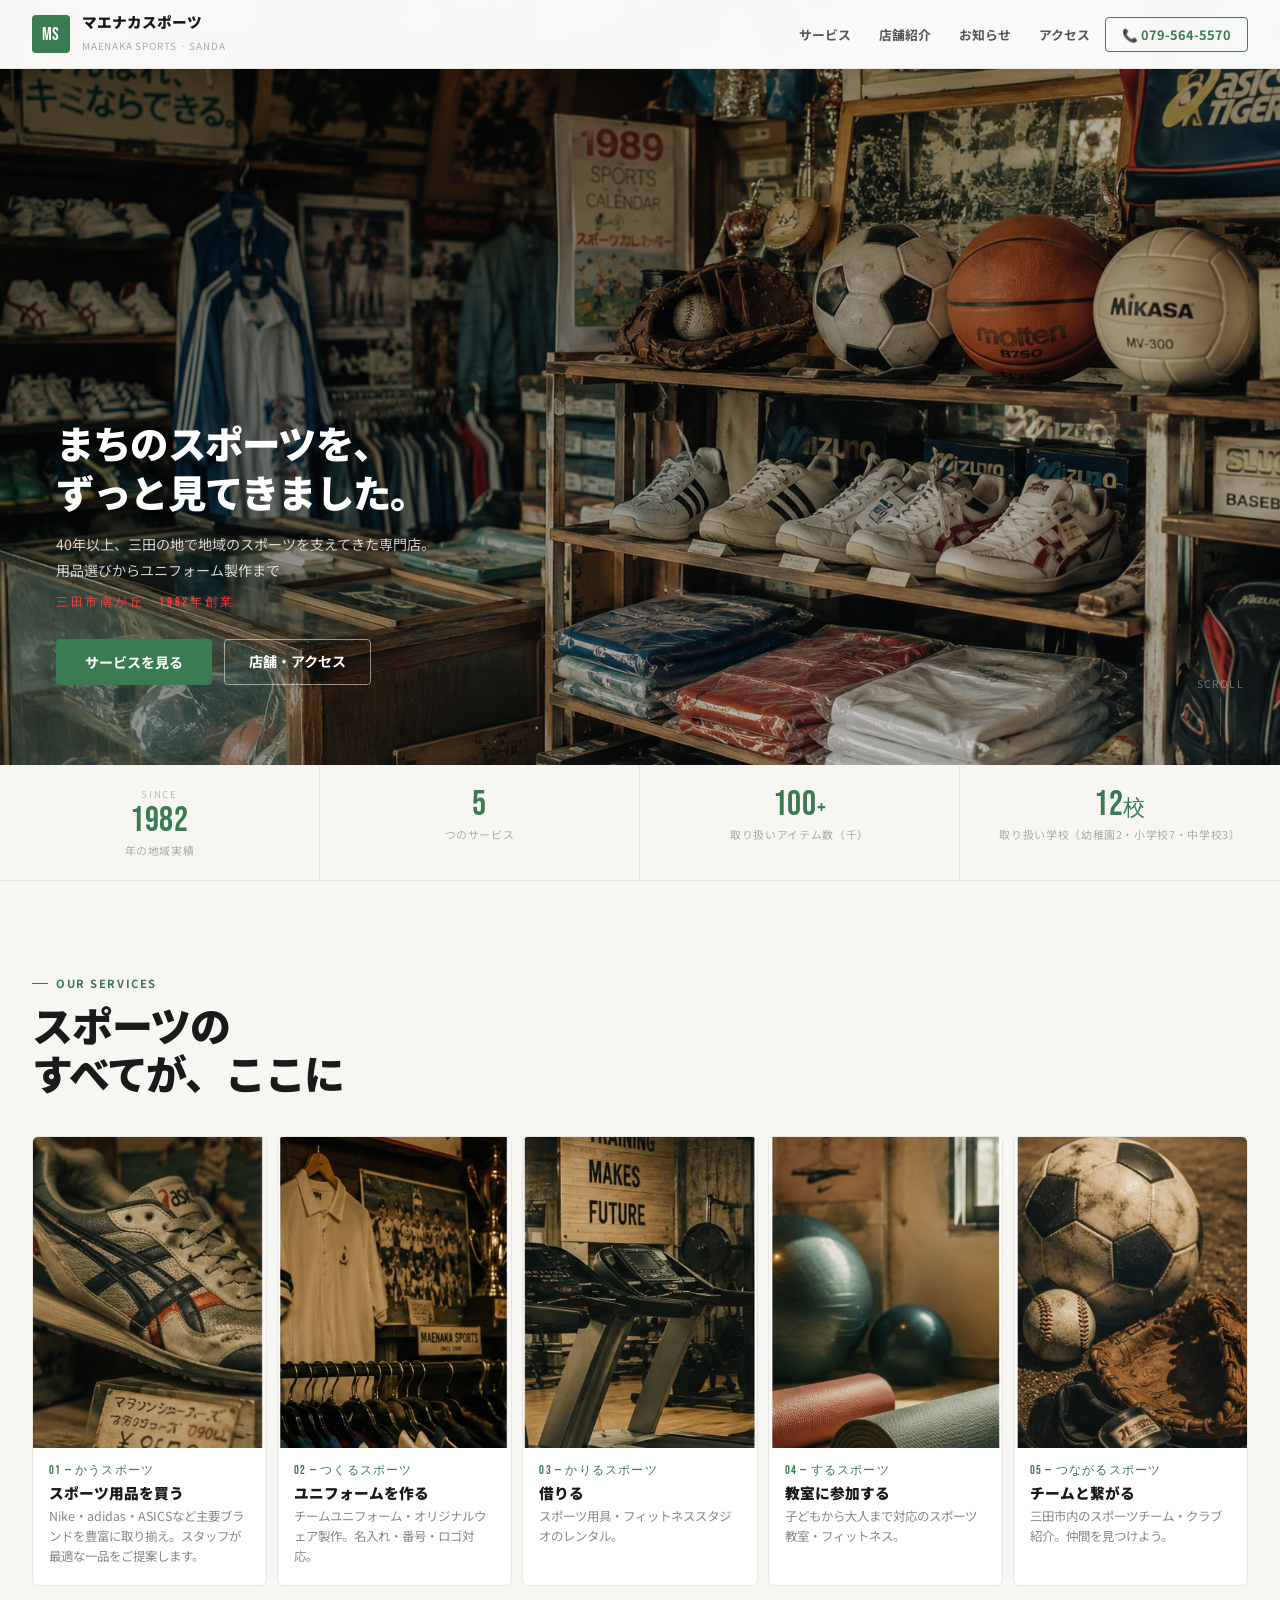
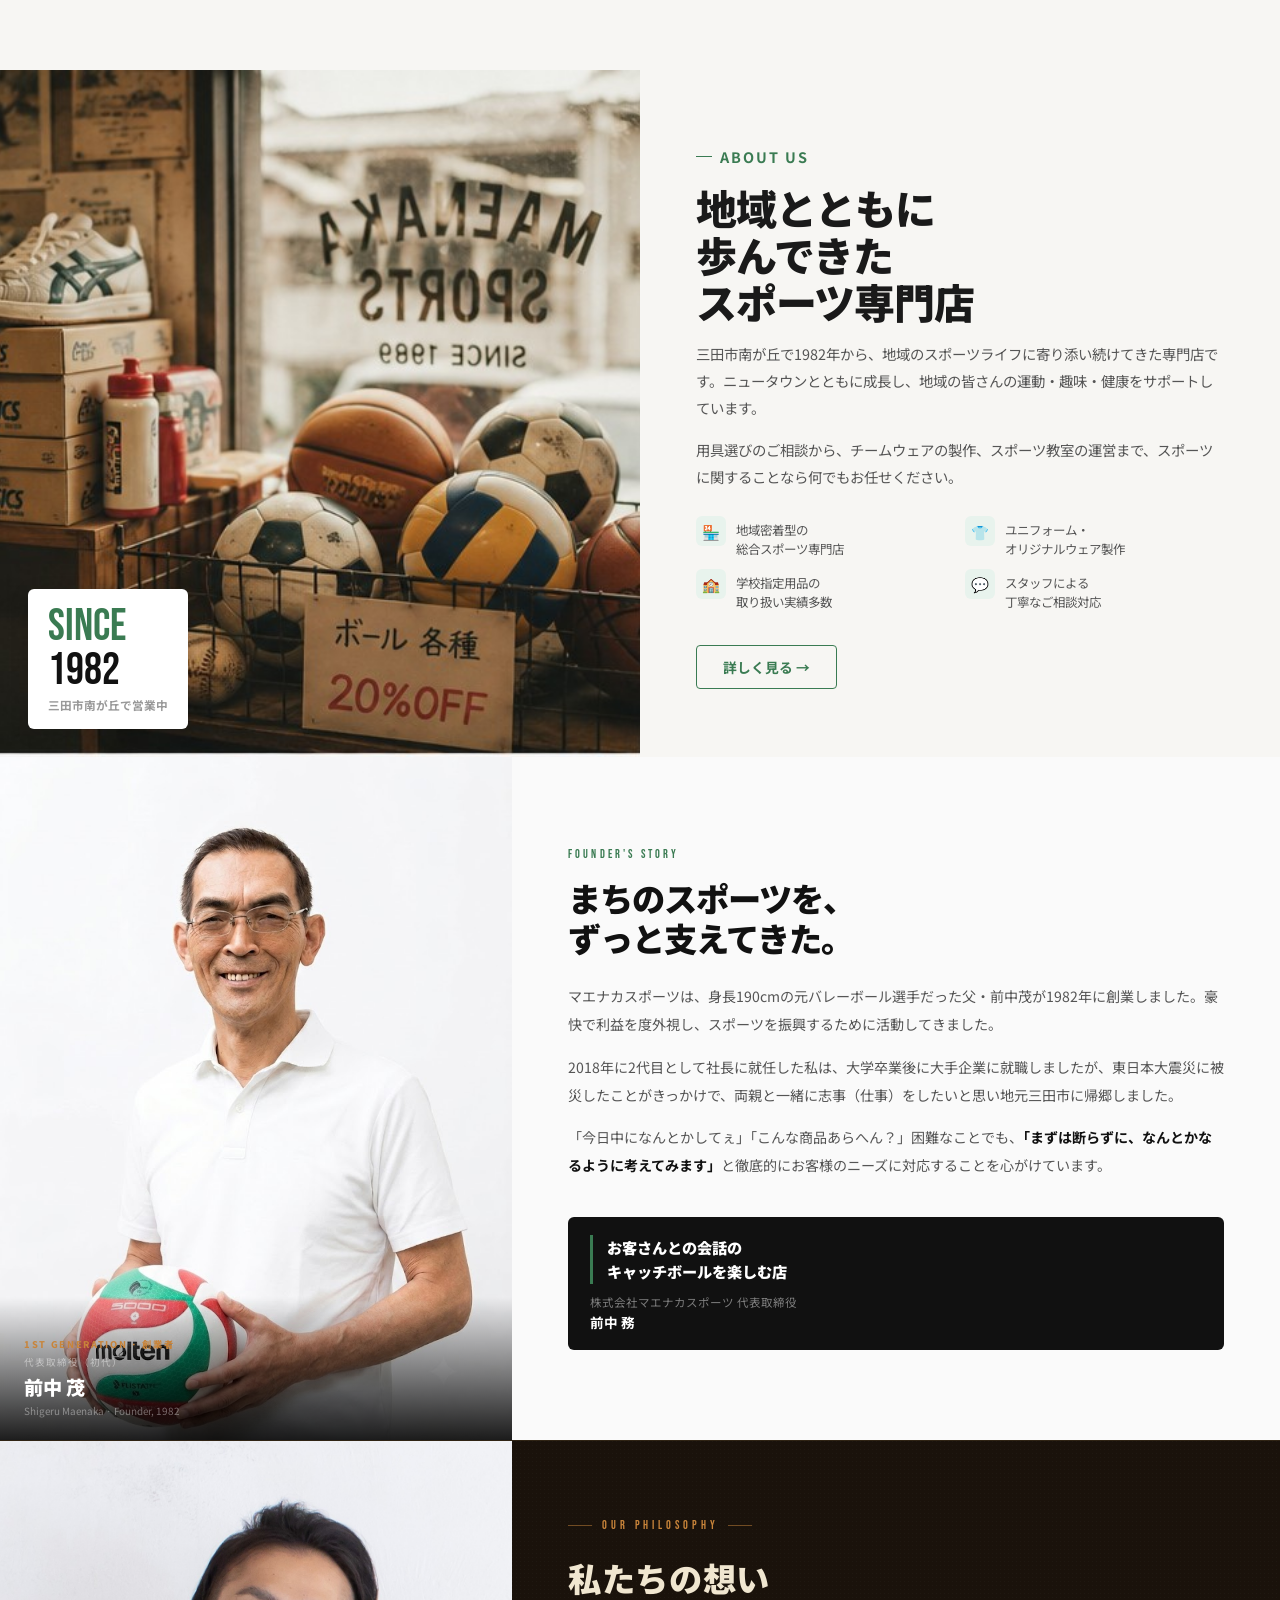
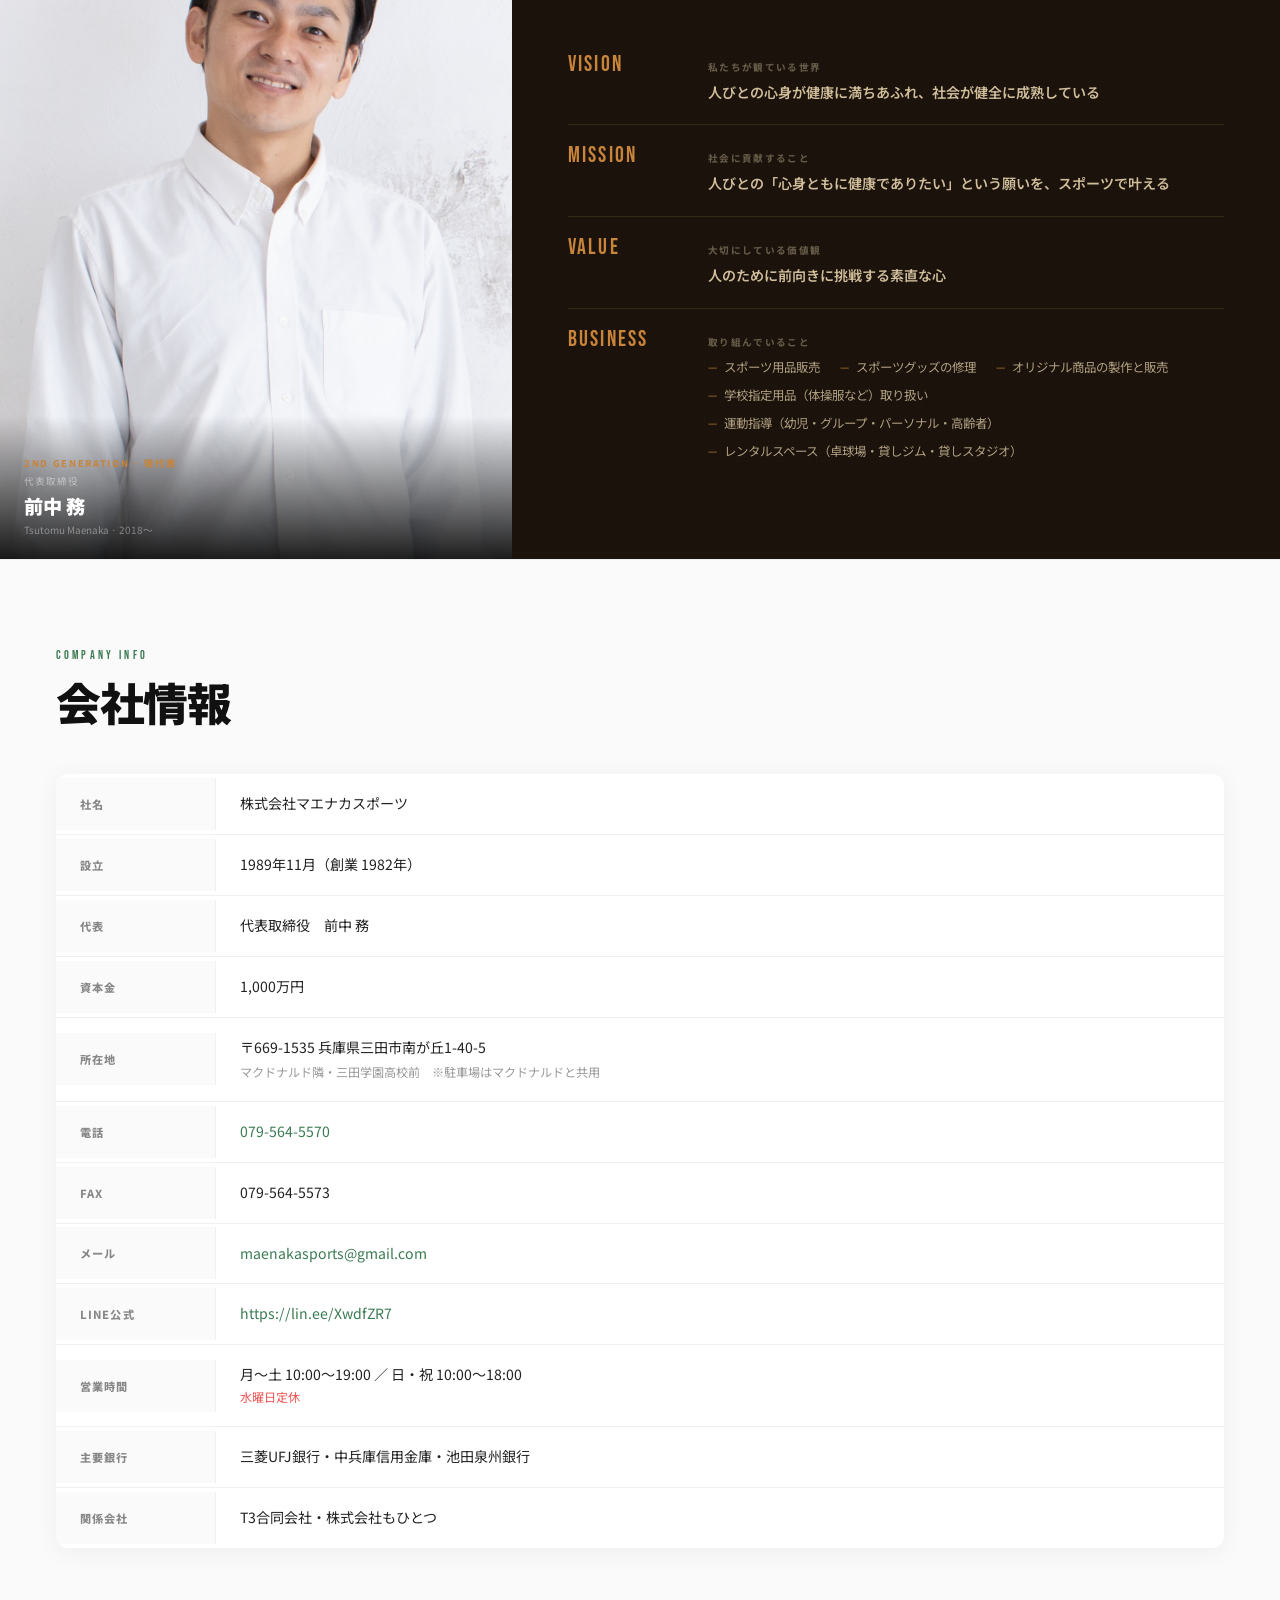
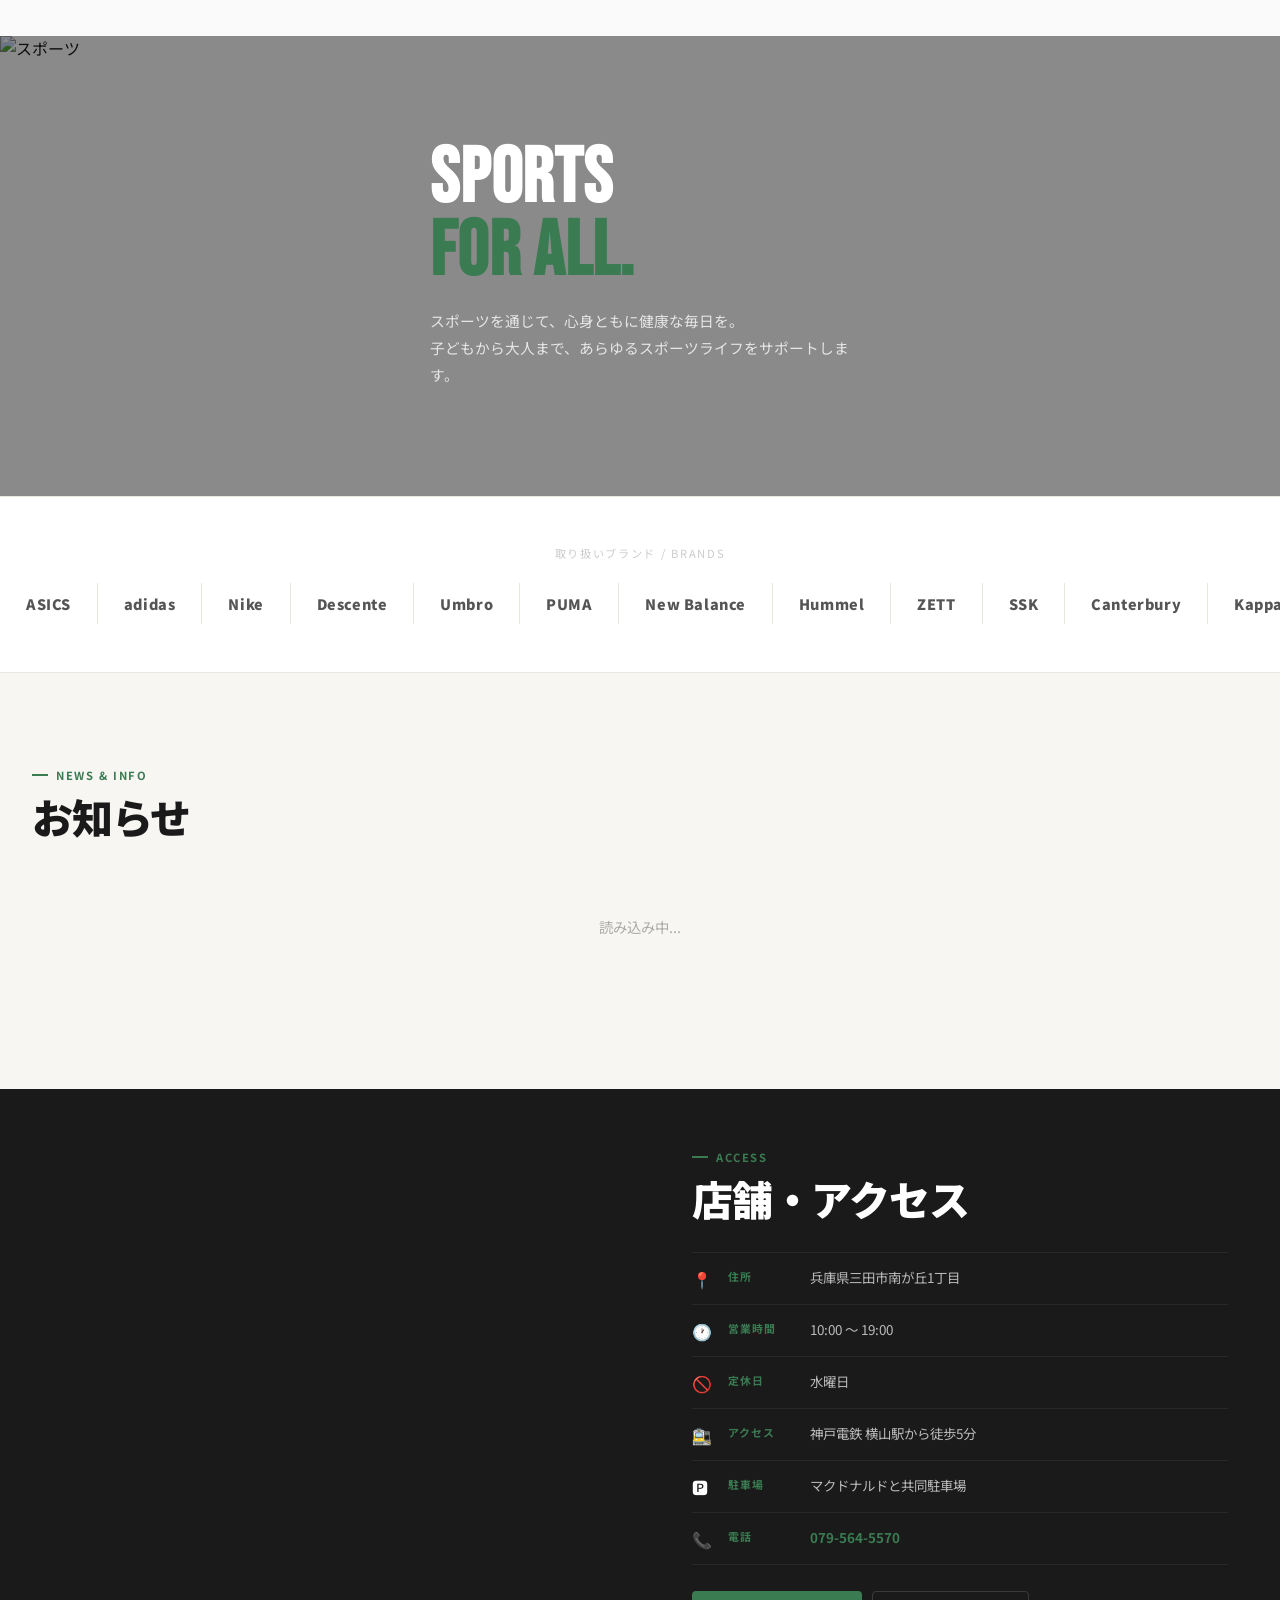
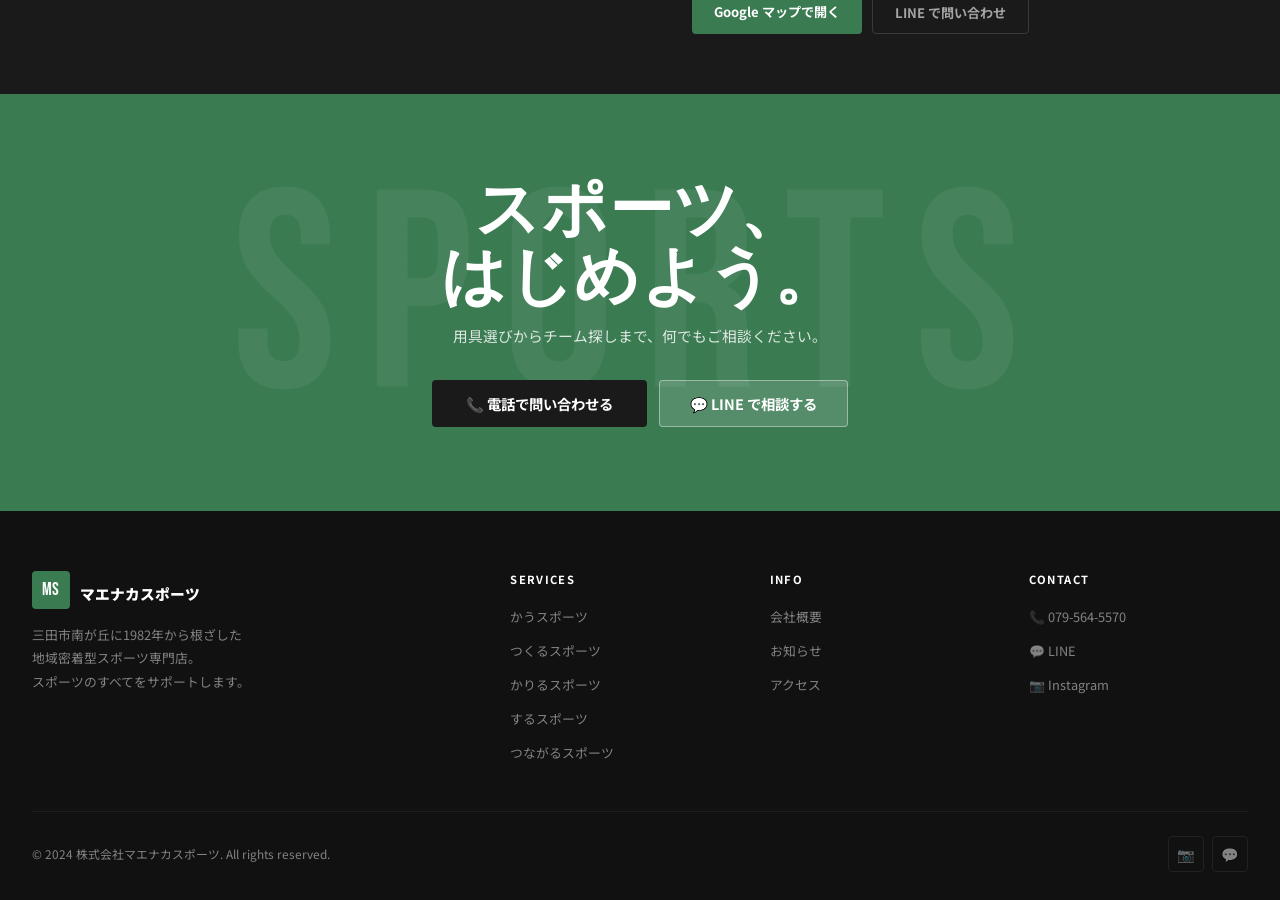
==== index.html @ 83ae56c2 "fix: reveal CSS opacity:0→1 でコンテンツ常時表示" ====
<!DOCTYPE html>
<html lang="ja">
<head>
  <meta charset="UTF-8">
  <meta name="viewport" content="width=device-width, initial-scale=1.0">
  <meta name="description" content="三田市の地域密着型スポーツ専門店マエナカスポーツ。スポーツ用品販売・ユニフォーム製作・レンタル・教室・チーム紹介まで。">
  <title>マエナカスポーツ｜三田市のスポーツ専門店</title>
  <link rel="preconnect" href="https://fonts.googleapis.com">
  <link href="https://fonts.googleapis.com/css2?family=Noto+Sans+JP:wght@400;700;900&family=Bebas+Neue&display=swap" rel="stylesheet">
  <script src="https://identity.netlify.com/v1/netlify-identity-widget.js"></script>
  <style>
    *, *::before, *::after { box-sizing: border-box; margin: 0; padding: 0; }
    html { scroll-behavior: smooth; font-size: 16px; }
    body {
      font-family: 'Noto Sans JP', 'Hiragino Sans', sans-serif;
      color: #1a1a1a; background: #fff; overflow-x: hidden;
    }
    img { display: block; max-width: 100%; }
    a { text-decoration: none; color: inherit; }

    /* ===== HEADER ===== */
    #header {
      position: fixed; top: 0; left: 0; right: 0; z-index: 999;
      background: rgba(255,255,255,0.97);
      border-bottom: 1px solid #e8e6df;
      padding: 0 32px;
      backdrop-filter: blur(8px);
      transition: box-shadow 0.3s;
    }
    #header.scrolled { box-shadow: 0 2px 16px rgba(0,0,0,0.06); }
    .header-inner {
      display: flex; align-items: center;
      justify-content: space-between;
      height: 68px;
      max-width: 1280px; margin: 0 auto;
    }
    .logo-wrap { display: flex; align-items: center; gap: 12px; }
    .logo-icon {
      width: 38px; height: 38px;
      background: #3a7b52;
      border-radius: 4px;
      display: flex; align-items: center; justify-content: center;
      font-family: 'Bebas Neue', sans-serif;
      font-size: 1.1rem; color: #fff; letter-spacing: 0.05em;
    }
    .logo-text-wrap strong { display: block; font-size: 0.92rem; font-weight: 900; color: #1a1a1a; line-height: 1.2; }
    .logo-text-wrap span { font-size: 0.62rem; color: #aaa; letter-spacing: 0.08em; }
    .header-nav { display: flex; align-items: center; gap: 2px; }
    .header-nav a {
      padding: 8px 13px; font-size: 0.8rem; font-weight: 700;
      color: #555; border-radius: 4px; transition: all 0.2s;
    }
    .header-nav a:hover { background: #f5f4f0; color: #1a1a1a; }
    .header-cta {
      border: 1.5px solid #3a7b52 !important; color: #3a7b52 !important;
      border-radius: 4px !important; padding: 7px 16px !important;
    }
    .header-cta:hover { background: #3a7b52 !important; color: #fff !important; }
    .hbg { display: none; flex-direction: column; gap: 5px; cursor: pointer; }
    .hbg span { width: 26px; height: 2px; background: #1a1a1a; border-radius: 2px; }

    /* ===== MOBILE MENU ===== */
    #mmenu { display: none; position: fixed; inset: 0; z-index: 1000; background: rgba(0,0,0,0.4); }
    #mmenu.open { display: block; }
    .mmenu-panel {
      position: absolute; top: 0; right: 0;
      width: min(320px, 90vw); height: 100%;
      background: #fff; padding: 28px 24px;
      display: flex; flex-direction: column; overflow-y: auto;
    }
    .mmenu-close { align-self: flex-end; background: none; border: none; font-size: 1.6rem; cursor: pointer; margin-bottom: 24px; color: #1a1a1a; }
    .mmenu-panel a { display: block; padding: 16px 8px; font-size: 1rem; font-weight: 700; border-bottom: 1px solid #f0f0f0; color: #1a1a1a; }
    .mmenu-cta { margin-top: 20px; background: #3a7b52; color: #fff !important; text-align: center; border-radius: 4px; padding: 16px !important; border: none !important; }

    /* ===== HERO ===== */
    #hero { position: relative; height: 85vh; min-height: 540px; max-height: 860px; overflow: hidden; background: #111; }
    .hero-bg { position: absolute; inset: 0; width: 100%; height: 100%; object-fit: cover; object-position: center; display: block; }
    .hero-overlay {
      position: absolute; inset: 0; z-index: 1;
      background: linear-gradient(135deg, rgba(0,0,0,0.58) 0%, rgba(0,0,0,0.32) 55%, rgba(0,0,0,0.10) 100%);
    }
    .hero-eyebrow {
      display: inline-block;
      font-size: 0.7rem; font-weight: 700; letter-spacing: 0.16em;
      color: rgba(255,255,255,0.7); margin-bottom: 18px;
    }
    .hero-content { position: absolute; z-index: 10; left: 56px; bottom: 80px; max-width: 560px; }
    .hero-h1 {
      font-size: clamp(1.75rem, 3vw, 3rem);
      font-weight: 900; color: #fff; line-height: 1.28;
      letter-spacing: -0.02em; margin-bottom: 14px; white-space: nowrap;
    }
    .hero-sub { font-size: clamp(0.8rem, 1.1vw, 0.9rem); color: rgba(255,255,255,0.8); line-height: 1.9; margin-bottom: 10px; }
    .hero-tagline { font-family: 'Bebas Neue', sans-serif; font-size: 0.78rem; letter-spacing: 0.22em; color: #ff4040; display: block; margin-bottom: 28px; }
    .hero-actions { display: flex; gap: 12px; flex-wrap: wrap; }
    .btn-hero-g {
      background: #3a7b52; color: #fff; padding: 12px 28px; border-radius: 4px;
      font-size: 0.88rem; font-weight: 700; transition: background 0.2s, transform 0.15s;
      border: 1.5px solid #3a7b52;
    }
    .btn-hero-g:hover { background: #2c5f3e; transform: translateY(-1px); }
    .btn-hero-o {
      border: 1.5px solid rgba(255,255,255,0.5); color: #fff;
      padding: 11px 24px; border-radius: 4px;
      font-size: 0.88rem; font-weight: 700; transition: all 0.2s;
    }
    .btn-hero-o:hover { background: rgba(255,255,255,0.1); border-color: rgba(255,255,255,0.85); }
    .scroll-hint {
      position: absolute; bottom: 28px; right: 36px; z-index: 10;
      display: flex; flex-direction: column; align-items: center; gap: 6px;
      color: rgba(255,255,255,0.38); font-size: 0.65rem; letter-spacing: 0.12em;
    }
    .scroll-hint .line { width: 1px; height: 40px; background: rgba(255,255,255,0.18); position: relative; overflow: hidden; }
    .scroll-hint .line::after {
      content: ''; position: absolute; top: -100%; left: 0;
      width: 100%; height: 100%; background: #3a7b52;
      animation: scrollline 1.8s ease-in-out infinite;
    }
    @keyframes scrollline { to { top: 100%; } }

    /* ===== SPORT CATEGORIES ===== */
    #sport-cats { background: #fff; border-bottom: 1px solid #e8e6df; }
    .sport-cats-inner {
      max-width: 1280px; margin: 0 auto; padding: 0 32px;
      display: grid; grid-template-columns: repeat(8, 1fr);
    }
    .sport-cat {
      display: flex; flex-direction: column; align-items: center;
      gap: 9px; padding: 22px 10px;
      font-size: 0.65rem; font-weight: 800; letter-spacing: 0.05em;
      color: #777; border-right: 1px solid #f0ede6;
      cursor: default; transition: color 0.2s, background 0.2s;
    }
    .sport-cat:last-child { border-right: none; }
    .sport-cat:hover { color: #3a7b52; background: #f4faf7; }
    .sport-cat svg { width: 27px; height: 27px; stroke: currentColor; fill: none; stroke-width: 1.6; }

    /* ===== STATS BAR ===== */
    .stats-bar { background: #f7f6f3; border-bottom: 1px solid #e8e6df; display: flex; }
    .stats-bar-inner { max-width: 1280px; margin: 0 auto; display: grid; grid-template-columns: repeat(4, 1fr); width: 100%; }
    .stat-item { padding: 22px 18px; border-right: 1px solid #e8e6df; text-align: center; }
    .stat-item:last-child { border-right: none; }
    .stat-pre { font-size: 0.6rem; color: #bbb; letter-spacing: 0.18em; margin-bottom: 2px; text-transform: uppercase; }
    .stat-num { font-family: 'Bebas Neue', sans-serif; font-size: 2.2rem; color: #3a7b52; line-height: 1; letter-spacing: 0.02em; }
    .svc-arrow-link { display: block; }
    .stat-label { font-size: 0.68rem; color: #aaa; margin-top: 4px; letter-spacing: 0.06em; }
    a.stat-item { text-decoration: none; cursor: pointer; transition: background 0.2s; }
    a.stat-item:hover { background: #f0efe9; }
    a.stat-item:hover .stat-num { color: #2c5f3e; }

    /* ===== SECTION UTILS ===== */
    .sec { padding: 84px 32px; max-width: 1280px; margin: 0 auto; }
    .sec-tag {
      font-size: 0.7rem; font-weight: 700; letter-spacing: 0.14em;
      text-transform: uppercase; color: #3a7b52;
      margin-bottom: 10px; display: inline-flex; align-items: center; gap: 8px;
    }
    .sec-tag::before { content: ''; display: inline-block; width: 16px; height: 1.5px; background: #3a7b52; flex-shrink: 0; }
    .sec-title { font-size: clamp(1.65rem, 3.2vw, 2.6rem); font-weight: 900; letter-spacing: -0.03em; line-height: 1.15; margin-bottom: 14px; }
    .sec-desc { font-size: 0.9rem; color: #666; line-height: 1.85; max-width: 460px; }

    /* ===== SERVICES ===== */
    #services { background: #f7f6f3; padding: 84px 0; }
    .services-wrap { max-width: 1280px; margin: 0 auto; padding: 0 32px; }
    .services-header { margin-bottom: 40px; }
    .services-grid { display: grid; grid-template-columns: repeat(5, 1fr); gap: 10px; }

    /* カード: iCas風 縦長 写真上・テキスト下 */
    .svc-card {
      border-radius: 6px; overflow: hidden;
      background: #fff; border: 1px solid #e8e6df;
      cursor: pointer; display: flex; flex-direction: column;
      transition: box-shadow 0.25s, transform 0.25s;
      text-decoration: none;
    }
    .svc-card:hover { box-shadow: 0 6px 28px rgba(0,0,0,0.09); transform: translateY(-3px); }
    /* 古いgrid-column指定を無効化 */
    .svc-card:first-child, .svc-card:nth-child(2) { grid-column: auto; grid-row: auto; }
    .svc-photo { overflow: hidden; flex-shrink: 0; }
    .svc-img {
      width: 100%; aspect-ratio: 3 / 4;
      object-fit: cover; display: block;
      transition: transform 0.55s cubic-bezier(0.25,0.46,0.45,0.94);
    }
    .svc-card:hover .svc-img { transform: scale(1.04); }
    .svc-overlay { display: none; }
    .svc-body { padding: 14px 16px 18px; flex: 1; }
    .svc-num { font-family: 'Bebas Neue', sans-serif; font-size: 0.75rem; color: #3a7b52; letter-spacing: 0.1em; margin-bottom: 4px; }
    .svc-name { font-size: 0.92rem; font-weight: 900; color: #1a1a1a; line-height: 1.35; }
    .svc-sub { font-size: 0.78rem; color: #888; line-height: 1.6; margin-top: 5px; }
    .svc-arrow { display: none; }

    /* ===== ABOUT ===== */
    #about { background: #fff; }
    .about-layout { display: grid; grid-template-columns: 1fr 1fr; gap: 0; min-height: 580px; }
    .about-img-col { position: relative; overflow: hidden; }
    .about-img-col img { width: 100%; height: 100%; object-fit: cover; transition: transform 0.8s; }
    .about-img-col:hover img { transform: scale(1.02); }
    .about-badge-float {
      position: absolute; bottom: 28px; left: 28px;
      background: #fff; border-radius: 6px; padding: 16px 20px;
      box-shadow: 0 4px 20px rgba(0,0,0,0.11);
    }
    .about-badge-float .big { font-family: 'Bebas Neue', sans-serif; font-size: 2.8rem; color: #3a7b52; line-height: 1; }
    .about-badge-float .small { font-size: 0.73rem; color: #999; margin-top: 2px; font-weight: 700; }
    .about-text-col { background: #f7f6f3; color: #1a1a1a; display: flex; align-items: center; }
    .about-text-inner { padding: 68px 56px; }
    .about-text-inner .sec-tag { color: #3a7b52; }
    .about-text-inner .sec-tag::before { background: #3a7b52; }
    .about-text-inner .sec-title { color: #1a1a1a; }
    .about-text-inner p { color: #555; line-height: 1.9; margin-bottom: 14px; font-size: 0.9rem; }
    .feature-grid { display: grid; grid-template-columns: 1fr 1fr; gap: 10px; margin: 26px 0; }
    .feat-item { display: flex; align-items: flex-start; gap: 10px; }
    .feat-icon { width: 30px; height: 30px; flex-shrink: 0; background: #e8f3ed; border-radius: 6px; display: flex; align-items: center; justify-content: center; font-size: 0.9rem; }
    .feat-item span { font-size: 0.78rem; color: #555; line-height: 1.5; padding-top: 5px; }
    .btn-white {
      display: inline-block; border: 1.5px solid #3a7b52; color: #3a7b52;
      padding: 11px 26px; border-radius: 4px; font-size: 0.86rem; font-weight: 700;
      transition: all 0.2s; margin-top: 8px;
    }
    .btn-white:hover { background: #3a7b52; color: #fff; }

    /* ===== FULL BLEED ===== */
    .fullbleed { position: relative; height: 460px; overflow: hidden; }
    .fullbleed img { width: 100%; height: 100%; object-fit: cover; }
    .fullbleed-overlay { position: absolute; inset: 0; background: rgba(0,0,0,0.46); display: flex; align-items: center; }
    .fullbleed-text { max-width: 1280px; margin: 0 auto; padding: 0 32px; color: #fff; }
    .fullbleed-text h2 { font-family: 'Bebas Neue', sans-serif; font-size: clamp(2.6rem, 6vw, 5.2rem); line-height: 0.95; letter-spacing: 0.01em; margin-bottom: 18px; }
    .fullbleed-text h2 span { color: #3a7b52; }
    .fullbleed-text p { font-size: 0.92rem; color: rgba(255,255,255,0.78); max-width: 420px; line-height: 1.85; }

    /* ===== BRANDS ===== */
    #brands { background: #fff; padding: 48px 0; overflow: hidden; border-top: 1px solid #e8e6df; border-bottom: 1px solid #e8e6df; }
    .brands-title { text-align: center; font-size: 0.7rem; letter-spacing: 0.15em; color: #ccc; text-transform: uppercase; margin-bottom: 22px; }
    .marquee-wrap { overflow: hidden; }
    .marquee-track { display: flex; gap: 0; animation: marquee 22s linear infinite; width: max-content; }
    .marquee-track:hover { animation-play-state: paused; }
    .brand-chip { flex-shrink: 0; padding: 10px 26px; font-size: 0.9rem; font-weight: 900; color: #555; letter-spacing: 0.04em; border-right: 1px solid #e8e6df; white-space: nowrap; }
    @keyframes marquee { to { transform: translateX(-50%); } }

    /* ===== NEWS ===== */
    #news { background: #f7f6f3; }
    .news-list { margin-top: 44px; display: flex; flex-direction: column; gap: 0; }
    .news-item {
      display: flex; align-items: center; gap: 20px;
      padding: 20px 0; border-bottom: 1px solid #e4e2da;
      cursor: pointer; text-decoration: none; color: inherit;
      transition: background 0.15s;
    }
    .news-item:first-child { border-top: 1px solid #e4e2da; }
    .news-item:hover { background: rgba(58,123,82,0.04); }
    .news-thumb {
      width: 96px; height: 72px; flex-shrink: 0;
      object-fit: cover; border-radius: 4px; background: #ddd;
    }
    .news-thumb-placeholder {
      width: 96px; height: 72px; flex-shrink: 0;
      background: #e4e2da; border-radius: 4px;
      display: flex; align-items: center; justify-content: center;
      color: #bbb; font-size: 0.7rem;
    }
    .news-item-meta { display: flex; gap: 10px; align-items: center; margin-bottom: 6px; }
    .news-cat {
      font-size: 0.67rem; font-weight: 700; letter-spacing: 0.06em;
      color: #fff; background: #3a7b52; padding: 2px 8px; border-radius: 2px;
    }
    .news-date { font-size: 0.72rem; color: #aaa; }
    .news-item-title { font-size: 0.95rem; font-weight: 700; line-height: 1.5; color: #1a1a1a; }
    .news-more-wrap { text-align: center; margin-top: 36px; }
    .news-loading { text-align: center; padding: 32px; color: #aaa; font-size: 0.9rem; }

    /* ===== ACCESS ===== */
    #access { background: #1a1a1a; padding: 0; }
    .access-layout { display: grid; grid-template-columns: 1fr 1fr; }
    .access-map { height: 500px; }
    .access-map iframe { width: 100%; height: 100%; border: 0; display: block; }
    .access-info { padding: 60px 52px; color: #fff; display: flex; flex-direction: column; justify-content: center; }
    .access-info .sec-tag { color: #3a7b52; }
    .access-info .sec-tag::before { background: #3a7b52; }
    .access-info .sec-title { color: #fff; margin-bottom: 30px; }
    .info-rows { display: flex; flex-direction: column; gap: 0; }
    .info-row { display: flex; gap: 16px; align-items: flex-start; padding: 13px 0; border-bottom: 1px solid #282828; }
    .info-row:first-child { border-top: 1px solid #282828; }
    .info-icon { font-size: 1rem; width: 20px; flex-shrink: 0; margin-top: 1px; }
    .info-label { font-size: 0.68rem; font-weight: 700; letter-spacing: 0.08em; color: #3a7b52; width: 66px; flex-shrink: 0; margin-top: 2px; text-transform: uppercase; }
    .info-val { font-size: 0.84rem; color: rgba(255,255,255,0.7); line-height: 1.7; }
    .access-btns { display: flex; gap: 10px; margin-top: 26px; flex-wrap: wrap; }
    .btn-g { display: inline-block; background: #3a7b52; color: #fff; padding: 11px 22px; border-radius: 4px; font-size: 0.82rem; font-weight: 700; transition: background 0.2s; }
    .btn-g:hover { background: #2c5f3e; }
    .btn-ghost { display: inline-block; border: 1px solid #3a3a3a; color: rgba(255,255,255,0.6); padding: 11px 22px; border-radius: 4px; font-size: 0.82rem; font-weight: 700; transition: all 0.2s; }
    .btn-ghost:hover { border-color: #fff; color: #fff; }

    /* ===== CTA ===== */
    #cta { background: #3a7b52; padding: 84px 32px; text-align: center; position: relative; overflow: hidden; }
    #cta::before { content: 'SPORTS'; font-family: 'Bebas Neue', sans-serif; font-size: 22vw; color: rgba(255,255,255,0.06); position: absolute; top: 50%; left: 50%; transform: translate(-50%, -50%); white-space: nowrap; pointer-events: none; letter-spacing: 0.1em; }
    #cta h2 { font-family: 'Bebas Neue', sans-serif; font-size: clamp(2.2rem, 5vw, 4.2rem); color: #fff; line-height: 1.05; margin-bottom: 12px; position: relative; z-index: 1; letter-spacing: 0.01em; }
    #cta p { color: rgba(255,255,255,0.82); font-size: 0.92rem; margin-bottom: 34px; position: relative; z-index: 1; }
    .cta-btns { display: flex; gap: 12px; justify-content: center; flex-wrap: wrap; position: relative; z-index: 1; }
    .btn-cta-dark { background: #1a1a1a; color: #fff; padding: 13px 34px; border-radius: 4px; font-size: 0.9rem; font-weight: 700; transition: background 0.2s; }
    .btn-cta-dark:hover { background: #333; }
    .btn-cta-wh { background: rgba(255,255,255,0.14); color: #fff; border: 1.5px solid rgba(255,255,255,0.4); padding: 12px 30px; border-radius: 4px; font-size: 0.9rem; font-weight: 700; transition: all 0.2s; }
    .btn-cta-wh:hover { background: rgba(255,255,255,0.24); border-color: #fff; }

    /* ===== FOOTER ===== */
    footer { background: #111; color: rgba(255,255,255,0.48); padding: 60px 32px 28px; }
    .footer-inner { max-width: 1280px; margin: 0 auto; }
    .footer-top { display: grid; grid-template-columns: 2fr 1fr 1fr 1fr; gap: 40px; padding-bottom: 48px; border-bottom: 1px solid #1e1e1e; }
    .footer-brand p { font-size: 0.8rem; line-height: 1.85; margin-top: 14px; }
    .footer-logo-text { color: #fff; font-weight: 900; font-size: 0.92rem; margin-top: 8px; }
    .footer-col h4 { color: #fff; font-size: 0.7rem; letter-spacing: 0.12em; text-transform: uppercase; margin-bottom: 16px; }
    .footer-col ul { list-style: none; display: flex; flex-direction: column; gap: 10px; }
    .footer-col ul li a { font-size: 0.8rem; transition: color 0.2s; }
    .footer-col ul li a:hover { color: #3a7b52; }
    .footer-bottom { display: flex; justify-content: space-between; align-items: center; padding-top: 24px; flex-wrap: wrap; gap: 12px; }
    .footer-bottom p { font-size: 0.74rem; }
    .socials { display: flex; gap: 8px; }
    .social-btn { width: 36px; height: 36px; border: 1px solid #222; border-radius: 4px; display: flex; align-items: center; justify-content: center; font-size: 0.88rem; transition: all 0.2s; }
    .social-btn:hover { border-color: #3a7b52; background: #3a7b52; color: #fff; }

    /* ===== ANIMATIONS ===== */
    .reveal { opacity: 1; transform: none; transition: opacity 0.6s cubic-bezier(0.22,1,0.36,1), transform 0.6s cubic-bezier(0.22,1,0.36,1); }
    .reveal.visible { opacity: 1; transform: none; }
    .reveal-left { opacity: 1; transform: none; transition: opacity 0.65s cubic-bezier(0.22,1,0.36,1), transform 0.65s cubic-bezier(0.22,1,0.36,1); }
    .reveal-left.visible { opacity: 1; transform: none; }
    .reveal-right { opacity: 1; transform: none; transition: opacity 0.65s cubic-bezier(0.22,1,0.36,1), transform 0.65s cubic-bezier(0.22,1,0.36,1); }
    .reveal-right.visible { opacity: 1; transform: none; }
    .delay-1 { transition-delay: 0.1s; }
    .delay-2 { transition-delay: 0.2s; }
    .delay-3 { transition-delay: 0.3s; }

    /* ===== RESPONSIVE ===== */
    @media (max-width: 1200px) {
      .services-grid { grid-template-columns: repeat(3, 1fr); }
      .footer-top { grid-template-columns: 1fr 1fr; }
      .about-text-inner { padding: 52px 40px; }
    }
    @media (max-width: 900px) {
      .sport-cats-inner { grid-template-columns: repeat(4, 1fr); }
      .sport-cat:nth-child(4) { border-right: none; }
      .news-thumb { width: 80px; height: 60px; }
      .access-layout { grid-template-columns: 1fr; }
      .access-map { height: 260px; }
      .access-info { padding: 36px 28px; }
    }
    @media (max-width: 768px) {
      #header { padding: 0 20px; }
      .header-nav { display: none; }
      .hbg { display: flex; }
      #hero { height: 75vh; min-height: 450px; }
      .hero-content { left: 0; right: 0; bottom: 0; padding: 20px 20px 72px; max-width: 100%; }
      .hero-h1 { white-space: normal; font-size: clamp(1.45rem, 5.5vw, 1.85rem); line-height: 1.3; }
      .hero-sub { font-size: 0.78rem; }
      .btn-hero-g, .btn-hero-o { padding: 10px 18px; font-size: 0.83rem; }
      .scroll-hint { display: none; }
      .stats-bar-inner { grid-template-columns: repeat(2, 1fr); }
      .stat-item:nth-child(2) { border-right: none; }
      .stat-num { font-size: 2rem; }
      .services-grid { grid-template-columns: repeat(2, 1fr); gap: 8px; }
      .about-layout { grid-template-columns: 1fr; }
      .about-img-col { height: 280px; }
      .about-text-inner { padding: 36px 20px; }
      .about-badge-float { left: 16px; bottom: 16px; }
      .fullbleed { height: 260px; }
      .footer-top { grid-template-columns: 1fr; gap: 24px; }
      .footer-bottom { flex-direction: column; align-items: flex-start; gap: 8px; }
      .sec { padding: 56px 20px; }
      .services-wrap { padding: 0 20px; }
      .sec-title { font-size: clamp(1.4rem, 5.5vw, 1.8rem); }
    }
    @media (max-width: 540px) {
      .sport-cats-inner { grid-template-columns: repeat(4, 1fr); }
      .sport-cat { padding: 16px 6px; font-size: 0.59rem; }
    }
    @media (max-width: 400px) {
      .hero-h1 { font-size: 1.3rem; }
      .stat-num { font-size: 1.75rem; }
    }

    /* ===== STORY (初代+2代目 2行レイアウト) ===== */
    #story { background: #1a120b; position: relative; }
    #story::before {
      content: ''; position: absolute; inset: 0;
      background: url("data:image/svg+xml,%3Csvg xmlns='http://www.w3.org/2000/svg' width='4' height='4'%3E%3Crect width='1' height='1' fill='rgba(255,255,255,0.025)'/%3E%3C/svg%3E") repeat;
      pointer-events: none;
    }
    .story-row { display: grid; grid-template-columns: 1fr 1.5fr; min-height: 520px; border-bottom: 1px solid rgba(200,160,80,0.12); position: relative; z-index: 1; }
    .story-row:last-child { border-bottom: none; }
    .story-photo { position: relative; overflow: hidden; background: #0e0a06; }
    .story-photo img { width: 100%; height: 100%; object-fit: cover; object-position: center top; display: block; transition: transform 0.6s; }
    .story-photo:hover img { transform: scale(1.04); }
    .story-photo-caption { position: absolute; bottom: 0; left: 0; right: 0; background: linear-gradient(to top, rgba(0,0,0,0.88) 0%, transparent 100%); padding: 40px 24px 22px; color: #fff; }
    .spc-gen { font-size: 0.58rem; font-weight: 800; letter-spacing: 0.18em; color: #c8843a; margin-bottom: 4px; text-transform: uppercase; }
    .spc-role { font-size: 0.6rem; letter-spacing: 0.1em; color: rgba(255,255,255,0.45); margin-bottom: 4px; }
    .spc-name { font-size: 1.2rem; font-weight: 900; color: #fff; }
    .spc-name span { display: block; font-size: 0.62rem; color: rgba(255,255,255,0.4); font-weight: 400; margin-top: 2px; }
    /* 右: テキストエリア共通 */
    .story-content { padding: 64px 56px; display: flex; flex-direction: column; justify-content: center; }
    /* 上段（初代）: 明るめ */
    .story-row.row-gen1 .story-content { background: #fafafa; }
    .fd-eyebrow { font-family: 'Bebas Neue', sans-serif; font-size: 0.76rem; letter-spacing: 0.26em; color: #3a7b52; margin-bottom: 16px; }
    .fd-h2 { font-size: clamp(1.5rem, 2.6vw, 2.2rem); font-weight: 900; line-height: 1.2; letter-spacing: -0.03em; color: #111; margin-bottom: 24px; }
    .fd-body p { font-size: 0.88rem; color: #555; line-height: 2; margin-bottom: 14px; }
    .fd-body p strong { color: #111; }
    .fd-quote { margin-top: 24px; padding: 18px 22px; background: #111; border-radius: 6px; color: #fff; }
    .fd-quote-text { font-size: 0.95rem; font-weight: 900; line-height: 1.6; border-left: 3px solid #3a7b52; padding-left: 14px; margin-bottom: 10px; }
    .fd-quote-by { font-size: 0.72rem; color: rgba(255,255,255,0.45); }
    .fd-quote-by strong { display: block; color: #fff; font-size: 0.85rem; margin-top: 2px; }
    /* 下段（2代目）: ダークレトロ */
    .story-row.row-gen2 .story-content { background: transparent; }
    .phi-eyebrow {
      font-family: 'Bebas Neue', sans-serif; font-size: 0.76rem; letter-spacing: 0.32em;
      color: #c8843a; margin-bottom: 20px;
      display: flex; align-items: center; gap: 10px;
    }
    .phi-eyebrow::before, .phi-eyebrow::after { content: ''; display: inline-block; height: 1px; width: 24px; background: #c8843a; opacity: 0.5; }
    .phi-h2 { font-size: clamp(1.5rem, 2.6vw, 2.2rem); font-weight: 900; letter-spacing: 0.02em; color: #f0e6d0; margin-bottom: 32px; }
    .vmvb-list { display: flex; flex-direction: column; }
    .vmvb-row-item { display: grid; grid-template-columns: 140px 1fr; border-bottom: 1px solid rgba(200,160,80,0.15); padding: 20px 0; align-items: baseline; }
    .vmvb-row-item:last-child { border-bottom: none; }
    .vi-label { font-family: 'Bebas Neue', sans-serif; font-size: 1.35rem; letter-spacing: 0.1em; color: #c8843a; line-height: 1; }
    .vi-tag { font-size: 0.6rem; font-weight: 800; letter-spacing: 0.14em; text-transform: uppercase; color: rgba(240,220,180,0.35); margin-bottom: 6px; }
    .vi-body { font-size: 0.88rem; font-weight: 600; color: rgba(240,220,180,0.85); line-height: 1.75; }
    .vi-biz-list { list-style: none; display: flex; flex-wrap: wrap; gap: 4px 20px; }
    .vi-biz-list li { font-size: 0.78rem; color: rgba(240,220,180,0.7); padding: 3px 0; display: flex; align-items: center; gap: 7px; }
    .vi-biz-list li::before { content: "—"; color: #c8843a; font-size: 0.65rem; }

    /* COMPANY INFO */
    #company { padding: 88px 56px; background: #fafafa; border-top: 1px solid #eee; }
    .co-hd { margin-bottom: 40px; }
    .co-tag { font-family: 'Bebas Neue', sans-serif; font-size: 0.76rem; letter-spacing: 0.26em; color: #3a7b52; margin-bottom: 6px; }
    .co-h2 { font-size: clamp(1.8rem, 3.5vw, 3rem); font-weight: 900; letter-spacing: -0.03em; color: #111; }
    .co-rows { display: flex; flex-direction: column; background: #fff; border-radius: 12px; overflow: hidden; box-shadow: 0 4px 24px rgba(0,0,0,0.05); }
    .co-row { display: grid; grid-template-columns: 160px 1fr; align-items: center; border-bottom: 1px solid #f0f0f0; }
    .co-row:last-child { border-bottom: none; }
    .co-key { padding: 18px 24px; font-size: 0.7rem; font-weight: 800; letter-spacing: 0.1em; color: #888; background: #fafafa; border-right: 1px solid #f0f0f0; white-space: nowrap; }
    .co-val { padding: 18px 24px; font-size: 0.88rem; color: #222; line-height: 1.7; }
    .co-val a { color: #3a7b52; }
    .co-val .sub { font-size: 0.76rem; color: #999; margin-top: 2px; }
    .co-val .warn { color: #e55; font-size: 0.76rem; }

    /* RESPONSIVE */
    @media (max-width: 900px) {
      .story-row { grid-template-columns: 1fr; min-height: auto; }
      .story-photo { height: 70vw; max-height: 480px; }
      .story-content { padding: 44px 28px; }

      #company { padding: 64px 28px; }
    }
    @media (max-width: 560px) {
      .story-content { padding: 32px 20px; }
      .vmvb-item { padding: 30px 24px; }
      #company { padding: 48px 20px; }
      .co-row { grid-template-columns: 1fr; }
      .co-key { border-right: none; border-bottom: 1px solid #f0f0f0; padding: 10px 18px 6px; }
      .co-val { padding: 6px 18px 14px; }
    }
  </style>
</head>
<body>

<!-- MOBILE MENU -->
<div id="mmenu" onclick="if(event.target===this)closeMM()">
  <div class="mmenu-panel">
    <button class="mmenu-close" onclick="closeMM()">✕</button>
    <a href="#services" onclick="closeMM()">サービス</a>
    <a href="#about" onclick="closeMM()">店舗紹介</a>
    <a href="#news" onclick="closeMM()">お知らせ</a>
    <a href="#access" onclick="closeMM()">アクセス</a>
    <a href="tel:0795645570" class="mmenu-cta">📞 今すぐ電話する</a>
  </div>
</div>

<!-- HEADER -->
<header id="header">
  <div class="header-inner">
    <a href="#" class="logo-wrap">
      <div class="logo-icon">MS</div>
      <div class="logo-text-wrap">
        <strong>マエナカスポーツ</strong>
        <span>MAENAKA SPORTS · SANDA</span>
      </div>
    </a>
    <nav class="header-nav">
      <a href="#services">サービス</a>
      <a href="#about">店舗紹介</a>
      <a href="#news">お知らせ</a>
      <a href="#access">アクセス</a>
      <a href="tel:0795645570" class="header-cta">📞 079-564-5570</a>
    </nav>
    <div class="hbg" onclick="openMM()"><span></span><span></span><span></span></div>
  </div>
</header>

<!-- HERO -->
<section id="hero">
  <img class="hero-bg" src="hero-top3.png" alt="マエナカスポーツ トップビジュアル">
  <div class="hero-overlay"></div>

  <!-- Text overlay -->
  <div class="hero-content">
    <h1 class="hero-h1">まちのスポーツを、<br>ずっと見てきました。</h1>
    <p class="hero-sub">40年以上、三田の地で地域のスポーツを支えてきた専門店。<br>用品選びからユニフォーム製作まで</p>
    <span class="hero-tagline">三田市南が丘　1982年創業</span>
    <div class="hero-actions">
      <a href="#services" class="btn-hero-g">サービスを見る</a>
      <a href="#access" class="btn-hero-o">店舗・アクセス</a>
    </div>
  </div>
  <div class="scroll-hint"><span>SCROLL</span><div class="line"></div></div>
</section>

<!-- STATS BAR -->
<div class="stats-bar">
  <div class="stats-bar-inner">
    <a href="#about" class="stat-item">
      <div class="stat-pre">SINCE</div>
      <div class="stat-num">1982</div>
      <div class="stat-label">年の地域実績</div>
    </a>
    <a href="#services" class="stat-item">
      <div class="stat-num">5</div>
      <div class="stat-label">つのサービス</div>
    </a>
    <div class="stat-item">
      <div class="stat-num">100<span style="font-size:1.4rem">+</span></div>
      <div class="stat-label">取り扱いアイテム数（千）</div>
    </div>
    <a href="kau.html#school" class="stat-item">
      <div class="stat-num">12<span style="font-size:1.4rem">校</span></div>
      <div class="stat-label">取り扱い学校（幼稚園2・小学校7・中学校3）</div>
    </a>
  </div>
</div>

<!-- SERVICES -->
<section id="services">
  <div class="services-wrap">
    <div class="services-header reveal">
      <p class="sec-tag">Our Services</p>
      <h2 class="sec-title">スポーツの<br>すべてが、ここに</h2>
    </div>
    <div class="services-grid">

      <!-- Card 1: かう -->
      <a href="kau.html" class="svc-card reveal">
        <div class="svc-photo">
          <img class="svc-img"
          src="svc-kau.jpg"
          alt="スポーツ用品販売">
        </div>
        <div class="svc-body">
          <div class="svc-num">01 — かうスポーツ</div>
          <div class="svc-name">スポーツ用品を買う</div>
          <div class="svc-sub">Nike・adidas・ASICSなど主要ブランドを豊富に取り揃え。スタッフが最適な一品をご提案します。</div>
          <div class="svc-arrow">詳しく見る →</div>
        </div>
      </a>

      <!-- Card 2: つくる -->
      <a href="tsukuru.html" class="svc-card reveal delay-1">
        <div class="svc-photo">
          <img class="svc-img"
          src="svc-tsukuru.jpg"
          alt="ユニフォーム製作">
        </div>
        <div class="svc-body">
          <div class="svc-num">02 — つくるスポーツ</div>
          <div class="svc-name">ユニフォームを作る</div>
          <div class="svc-sub">チームユニフォーム・オリジナルウェア製作。名入れ・番号・ロゴ対応。</div>
          <div class="svc-arrow">詳しく見る →</div>
        </div>
      </a>

      <!-- Card 3: かりる -->
      <a href="kariru.html" class="svc-card reveal">
        <div class="svc-photo">
          <img class="svc-img"
          src="svc-kariru.jpg"
          alt="用具レンタル">
        </div>
        <div class="svc-body">
          <div class="svc-num">03 — かりるスポーツ</div>
          <div class="svc-name">借りる</div>
          <div class="svc-sub">スポーツ用具・フィットネススタジオのレンタル。</div>
          <div class="svc-arrow">詳しく見る →</div>
        </div>
      </a>

      <!-- Card 4: する -->
      <a href="suru.html" class="svc-card reveal delay-1">
        <div class="svc-photo">
          <img class="svc-img"
          src="svc-suru.jpg"
          alt="スポーツ教室">
        </div>
        <div class="svc-body">
          <div class="svc-num">04 — するスポーツ</div>
          <div class="svc-name">教室に参加する</div>
          <div class="svc-sub">子どもから大人まで対応のスポーツ教室・フィットネス。</div>
          <div class="svc-arrow">詳しく見る →</div>
        </div>
      </a>

      <!-- Card 5: つながる -->
      <a href="tsunagaru.html" class="svc-card reveal delay-2">
        <div class="svc-photo">
          <img class="svc-img"
          src="svc-tsunagaru.jpg"
          alt="チーム・コミュニティ">
        </div>
        <div class="svc-body">
          <div class="svc-num">05 — つながるスポーツ</div>
          <div class="svc-name">チームと繋がる</div>
          <div class="svc-sub">三田市内のスポーツチーム・クラブ紹介。仲間を見つけよう。</div>
          <div class="svc-arrow">詳しく見る →</div>
        </div>
      </a>

    </div>
  </div>
</section>

<!-- ABOUT -->
<section id="about">
  <div class="about-layout">
    <div class="about-img-col reveal">
      <img src="about-store.jpg" alt="マエナカスポーツ 店舗">
      <div class="about-badge-float">
        <div class="big">SINCE</div>
        <div class="big" style="color:#111;font-size:2.8rem;">1982</div>
        <div class="small">三田市南が丘で営業中</div>
      </div>
    </div>
    <div class="about-text-col">
      <div class="about-text-inner reveal">
        <p class="sec-tag">About Us</p>
        <h2 class="sec-title">地域とともに<br>歩んできた<br>スポーツ専門店</h2>
        <p>三田市南が丘で1982年から、地域のスポーツライフに寄り添い続けてきた専門店です。ニュータウンとともに成長し、地域の皆さんの運動・趣味・健康をサポートしています。</p>
        <p>用具選びのご相談から、チームウェアの製作、スポーツ教室の運営まで、スポーツに関することなら何でもお任せください。</p>
        <div class="feature-grid">
          <div class="feat-item"><div class="feat-icon">🏪</div><span>地域密着型の<br>総合スポーツ専門店</span></div>
          <div class="feat-item"><div class="feat-icon">👕</div><span>ユニフォーム・<br>オリジナルウェア製作</span></div>
          <div class="feat-item"><div class="feat-icon">🏫</div><span>学校指定用品の<br>取り扱い実績多数</span></div>
          <div class="feat-item"><div class="feat-icon">💬</div><span>スタッフによる<br>丁寧なご相談対応</span></div>
        </div>
        <a href="#founder" class="btn-white">詳しく見る →</a>
      </div>
    </div>
  </div>
</section>

<!-- STORY: 初代 + 2代目 -->
<section id="story">

  <!-- 上段: 初代 × Founder's Story -->
  <div class="story-row row-gen1">
    <div class="story-photo reveal-left">
      <img src="shacho1.jpg.jpg" alt="創業者 前中茂">
      <div class="story-photo-caption">
        <div class="spc-gen">1st Generation · 創業者</div>
        <div class="spc-role">代表取締役（初代）</div>
        <div class="spc-name">前中 茂<span>Shigeru Maenaka · Founder, 1982</span></div>
      </div>
    </div>
    <div class="story-content reveal-right">
      <div class="fd-eyebrow">Founder's Story</div>
      <h2 class="fd-h2">まちのスポーツを、<br>ずっと支えてきた。</h2>
      <div class="fd-body">
        <p>マエナカスポーツは、身長190cmの元バレーボール選手だった父・前中茂が1982年に創業しました。豪快で利益を度外視し、スポーツを振興するために活動してきました。</p>
        <p>2018年に2代目として社長に就任した私は、大学卒業後に大手企業に就職しましたが、東日本大震災に被災したことがきっかけで、両親と一緒に志事（仕事）をしたいと思い地元三田市に帰郷しました。</p>
        <p>「今日中になんとかしてぇ」「こんな商品あらへん？」困難なことでも、<strong>「まずは断らずに、なんとかなるように考えてみます」</strong>と徹底的にお客様のニーズに対応することを心がけています。</p>
      </div>
      <div class="fd-quote">
        <div class="fd-quote-text">お客さんとの会話の<br>キャッチボールを楽しむ店</div>
        <div class="fd-quote-by">株式会社マエナカスポーツ 代表取締役<strong>前中 務</strong></div>
      </div>
    </div>
  </div>

  <!-- 下段: 2代目 × 私たちの想い -->
  <div class="story-row row-gen2">
    <div class="story-photo reveal-left">
      <img src="shacho.jpg" alt="代表取締役 前中 務">
      <div class="story-photo-caption">
        <div class="spc-gen">2nd Generation · 現代表</div>
        <div class="spc-role">代表取締役</div>
        <div class="spc-name">前中 務<span>Tsutomu Maenaka · 2018〜</span></div>
      </div>
    </div>
    <div class="story-content reveal-right">
      <div class="phi-eyebrow">Our Philosophy</div>
      <h2 class="phi-h2">私たちの想い</h2>
      <div class="vmvb-list">
        <div class="vmvb-row-item">
          <div class="vi-label">Vision</div>
          <div class="vi-content">
            <div class="vi-tag">私たちが観ている世界</div>
            <div class="vi-body">人びとの心身が健康に満ちあふれ、社会が健全に成熟している</div>
          </div>
        </div>
        <div class="vmvb-row-item">
          <div class="vi-label">Mission</div>
          <div class="vi-content">
            <div class="vi-tag">社会に貢献すること</div>
            <div class="vi-body">人びとの「心身ともに健康でありたい」という願いを、スポーツで叶える</div>
          </div>
        </div>
        <div class="vmvb-row-item">
          <div class="vi-label">Value</div>
          <div class="vi-content">
            <div class="vi-tag">大切にしている価値観</div>
            <div class="vi-body">人のために前向きに挑戦する素直な心</div>
          </div>
        </div>
        <div class="vmvb-row-item">
          <div class="vi-label">Business</div>
          <div class="vi-content">
            <div class="vi-tag">取り組んでいること</div>
            <ul class="vi-biz-list">
              <li>スポーツ用品販売</li>
              <li>スポーツグッズの修理</li>
              <li>オリジナル商品の製作と販売</li>
              <li>学校指定用品（体操服など）取り扱い</li>
              <li>運動指導（幼児・グループ・パーソナル・高齢者）</li>
              <li>レンタルスペース（卓球場・貸しジム・貸しスタジオ）</li>
            </ul>
          </div>
        </div>
      </div>
    </div>
  </div>

</section>

<!-- COMPANY INFO -->
<section id="company" class="reveal">
  <div class="co-hd">
    <div class="co-tag">Company Info</div>
    <h2 class="co-h2">会社情報</h2>
  </div>
  <div class="co-rows">
    <div class="co-row"><div class="co-key">社名</div><div class="co-val">株式会社マエナカスポーツ</div></div>
    <div class="co-row"><div class="co-key">設立</div><div class="co-val">1989年11月（創業 1982年）</div></div>
    <div class="co-row"><div class="co-key">代表</div><div class="co-val">代表取締役　前中 務</div></div>
    <div class="co-row"><div class="co-key">資本金</div><div class="co-val">1,000万円</div></div>
    <div class="co-row">
      <div class="co-key">所在地</div>
      <div class="co-val">〒669-1535 兵庫県三田市南が丘1-40-5<div class="sub">マクドナルド隣・三田学園高校前　※駐車場はマクドナルドと共用</div></div>
    </div>
    <div class="co-row"><div class="co-key">電話</div><div class="co-val"><a href="tel:0795645570">079-564-5570</a></div></div>
    <div class="co-row"><div class="co-key">FAX</div><div class="co-val">079-564-5573</div></div>
    <div class="co-row"><div class="co-key">メール</div><div class="co-val"><a href="mailto:maenakasports@gmail.com">maenakasports@gmail.com</a></div></div>
    <div class="co-row"><div class="co-key">LINE公式</div><div class="co-val"><a href="https://lin.ee/XwdfZR7" target="_blank" rel="noopener">https://lin.ee/XwdfZR7</a></div></div>
    <div class="co-row">
      <div class="co-key">営業時間</div>
      <div class="co-val">月〜土 10:00〜19:00 ／ 日・祝 10:00〜18:00<div class="warn">水曜日定休</div></div>
    </div>
    <div class="co-row"><div class="co-key">主要銀行</div><div class="co-val">三菱UFJ銀行・中兵庫信用金庫・池田泉州銀行</div></div>
    <div class="co-row"><div class="co-key">関係会社</div><div class="co-val">T3合同会社・株式会社もひとつ</div></div>
  </div>
</section>


<!-- FULL BLEED VISUAL -->
<div class="fullbleed">
  <img src="https://images.unsplash.com/photo-1574629810360-7efbbe195018?w=1600&q=75" alt="スポーツ">
  <div class="fullbleed-overlay">
    <div class="fullbleed-text">
      <h2>SPORTS<br><span>FOR ALL.</span></h2>
      <p>スポーツを通じて、心身ともに健康な毎日を。<br>子どもから大人まで、あらゆるスポーツライフをサポートします。</p>
    </div>
  </div>
</div>

<!-- BRANDS MARQUEE -->
<div id="brands">
  <p class="brands-title">取り扱いブランド / Brands</p>
  <div class="marquee-wrap">
    <div class="marquee-track">
      <span class="brand-chip">ASICS</span><span class="brand-chip">adidas</span><span class="brand-chip">Nike</span><span class="brand-chip">Descente</span><span class="brand-chip">Umbro</span><span class="brand-chip">PUMA</span><span class="brand-chip">New Balance</span><span class="brand-chip">Hummel</span><span class="brand-chip">ZETT</span><span class="brand-chip">SSK</span><span class="brand-chip">Canterbury</span><span class="brand-chip">Kappa</span><span class="brand-chip">Le coq sportif</span><span class="brand-chip">Butterfly</span><span class="brand-chip">Nittaku</span><span class="brand-chip">Yasaka</span><span class="brand-chip">VICTAS</span><span class="brand-chip">MIKASA</span><span class="brand-chip">Molten</span><span class="brand-chip">YONEX</span><span class="brand-chip">Gosen</span><span class="brand-chip">TOEILIGHT</span><span class="brand-chip">Evernew</span><span class="brand-chip">Bridgestone</span><span class="brand-chip">Kusazakura</span><span class="brand-chip">TOMS</span><span class="brand-chip">CAB</span><span class="brand-chip">WUNDOU</span><span class="brand-chip">HATACHI</span><span class="brand-chip">Nichiyo</span><span class="brand-chip">LOGOS</span><span class="brand-chip">Under Armour</span><span class="brand-chip">Wilson</span><span class="brand-chip">Ellesse</span><span class="brand-chip">CASIO</span><span class="brand-chip">Kaneya</span><span class="brand-chip">GAVIC</span><span class="brand-chip">Captain Stag</span><span class="brand-chip">Caravan</span><span class="brand-chip">Coleman</span><span class="brand-chip">Kenko</span><span class="brand-chip">Sunlucky</span><span class="brand-chip">Sinano</span><span class="brand-chip">Danno</span><span class="brand-chip">Sanwa</span><span class="brand-chip">Dr.Air</span><span class="brand-chip">Hata</span><span class="brand-chip">Prince</span><span class="brand-chip">Luxilon</span><span class="brand-chip">Yonger</span>
      <span class="brand-chip">ASICS</span><span class="brand-chip">adidas</span><span class="brand-chip">Nike</span><span class="brand-chip">Descente</span><span class="brand-chip">Umbro</span><span class="brand-chip">PUMA</span><span class="brand-chip">New Balance</span><span class="brand-chip">Hummel</span><span class="brand-chip">ZETT</span><span class="brand-chip">SSK</span><span class="brand-chip">Canterbury</span><span class="brand-chip">Kappa</span><span class="brand-chip">Le coq sportif</span><span class="brand-chip">Butterfly</span><span class="brand-chip">Nittaku</span><span class="brand-chip">Yasaka</span><span class="brand-chip">VICTAS</span><span class="brand-chip">MIKASA</span><span class="brand-chip">Molten</span><span class="brand-chip">YONEX</span><span class="brand-chip">Gosen</span><span class="brand-chip">TOEILIGHT</span><span class="brand-chip">Evernew</span><span class="brand-chip">Bridgestone</span><span class="brand-chip">Kusazakura</span><span class="brand-chip">TOMS</span><span class="brand-chip">CAB</span><span class="brand-chip">WUNDOU</span><span class="brand-chip">HATACHI</span><span class="brand-chip">Nichiyo</span><span class="brand-chip">LOGOS</span><span class="brand-chip">Under Armour</span><span class="brand-chip">Wilson</span><span class="brand-chip">Ellesse</span><span class="brand-chip">CASIO</span><span class="brand-chip">Kaneya</span><span class="brand-chip">GAVIC</span><span class="brand-chip">Captain Stag</span><span class="brand-chip">Caravan</span><span class="brand-chip">Coleman</span><span class="brand-chip">Kenko</span><span class="brand-chip">Sunlucky</span><span class="brand-chip">Sinano</span><span class="brand-chip">Danno</span><span class="brand-chip">Sanwa</span><span class="brand-chip">Dr.Air</span><span class="brand-chip">Hata</span><span class="brand-chip">Prince</span><span class="brand-chip">Luxilon</span><span class="brand-chip">Yonger</span>
    </div>
  </div>
</div>

<!-- NEWS -->
<section id="news">
  <div class="sec">
    <p class="sec-tag">News & Info</p>
    <h2 class="sec-title">お知らせ</h2>
    <div class="news-list" id="newsList">
      <p class="news-loading">読み込み中...</p>
    </div>
    <div class="news-more-wrap">
      <a href="index.html#news" class="btn-outline" id="newsMoreBtn" style="display:none">もっと見る</a>
    </div>
  </div>
</section>

<!-- ACCESS -->
<section id="access">
  <div class="access-layout">
    <div class="access-map">
      <iframe
        src="https://maps.google.com/maps?q=マエナカスポーツ+三田市&output=embed&hl=ja"
        title="マエナカスポーツ 地図"
        allowfullscreen="" loading="lazy" referrerpolicy="no-referrer-when-downgrade">
      </iframe>
    </div>
    <div class="access-info reveal">
      <p class="sec-tag">Access</p>
      <h2 class="sec-title">店舗・アクセス</h2>
      <div class="info-rows">
        <div class="info-row">
          <span class="info-icon">📍</span>
          <span class="info-label">住所</span>
          <span class="info-val">兵庫県三田市南が丘1丁目</span>
        </div>
        <div class="info-row">
          <span class="info-icon">🕐</span>
          <span class="info-label">営業時間</span>
          <span class="info-val">10:00 〜 19:00</span>
        </div>
        <div class="info-row">
          <span class="info-icon">🚫</span>
          <span class="info-label">定休日</span>
          <span class="info-val">水曜日</span>
        </div>
        <div class="info-row">
          <span class="info-icon">🚉</span>
          <span class="info-label">アクセス</span>
          <span class="info-val">神戸電鉄 横山駅から徒歩5分</span>
        </div>
        <div class="info-row">
          <span class="info-icon">🅿️</span>
          <span class="info-label">駐車場</span>
          <span class="info-val">マクドナルドと共同駐車場</span>
        </div>
        <div class="info-row">
          <span class="info-icon">📞</span>
          <span class="info-label">電話</span>
          <span class="info-val"><a href="tel:0795645570" style="color:#3a7b52;font-weight:700">079-564-5570</a></span>
        </div>
      </div>
      <div class="access-btns">
        <a href="https://maps.google.com/maps?q=マエナカスポーツ+三田市" target="_blank" rel="noopener" class="btn-g">Google マップで開く</a>
        <a href="https://lin.ee/XwdfZR7" target="_blank" rel="noopener" class="btn-ghost">LINE で問い合わせ</a>
      </div>
    </div>
  </div>
</section>

<!-- CTA -->
<section id="cta">
  <h2>スポーツ、<br>はじめよう。</h2>
  <p>用具選びからチーム探しまで、何でもご相談ください。</p>
  <div class="cta-btns">
    <a href="tel:0795645570" class="btn-cta-dark">📞 電話で問い合わせる</a>
    <a href="https://lin.ee/XwdfZR7" target="_blank" rel="noopener" class="btn-cta-wh">💬 LINE で相談する</a>
  </div>
</section>

<!-- FOOTER -->
<footer>
  <div class="footer-inner">
    <div class="footer-top">
      <div class="footer-brand">
        <div style="display:flex;align-items:center;gap:10px;">
          <div class="logo-icon">MS</div>
          <div class="footer-logo-text">マエナカスポーツ</div>
        </div>
        <p>三田市南が丘に1982年から根ざした<br>地域密着型スポーツ専門店。<br>スポーツのすべてをサポートします。</p>
      </div>
      <div class="footer-col">
        <h4>Services</h4>
        <ul>
          <li><a href="kau.html">かうスポーツ</a></li>
          <li><a href="tsukuru.html">つくるスポーツ</a></li>
          <li><a href="kariru.html">かりるスポーツ</a></li>
          <li><a href="suru.html">するスポーツ</a></li>
          <li><a href="tsunagaru.html">つながるスポーツ</a></li>
        </ul>
      </div>
      <div class="footer-col">
        <h4>Info</h4>
        <ul>
          <li><a href="#about">会社概要</a></li>
          <li><a href="#news">お知らせ</a></li>
          <li><a href="#access">アクセス</a></li>
        </ul>
      </div>
      <div class="footer-col">
        <h4>Contact</h4>
        <ul>
          <li><a href="tel:0795645570">📞 079-564-5570</a></li>
          <li><a href="https://lin.ee/XwdfZR7" target="_blank" rel="noopener">💬 LINE</a></li>
          <li><a href="https://www.instagram.com/maenakasports/" target="_blank" rel="noopener">📷 Instagram</a></li>
        </ul>
      </div>
    </div>
    <div class="footer-bottom">
      <p>© 2024 株式会社マエナカスポーツ. All rights reserved.</p>
      <div class="socials">
        <a class="social-btn" href="https://www.instagram.com/maenakasports/" target="_blank" rel="noopener" title="Instagram">📷</a>
        <a class="social-btn" href="https://lin.ee/XwdfZR7" target="_blank" rel="noopener" title="LINE">💬</a>
      </div>
    </div>
  </div>
</footer>

<script>
  const header = document.getElementById('header');
  window.addEventListener('scroll', () => {
    header.classList.toggle('scrolled', window.scrollY > 60);
  }, { passive: true });

  function openMM() { document.getElementById('mmenu').classList.add('open'); }
  function closeMM() { document.getElementById('mmenu').classList.remove('open'); }

  const revealEls = document.querySelectorAll('.reveal, .reveal-left, .reveal-right');
  const observer = new IntersectionObserver((entries) => {
    entries.forEach(e => {
      if (e.isIntersecting) { e.target.classList.add('visible'); observer.unobserve(e.target); }
    });
  }, { threshold: 0.01, rootMargin: '0px 0px -20px 0px' });
  revealEls.forEach(el => {
    const r = el.getBoundingClientRect();
    if (r.top < window.innerHeight && r.bottom > 0) {
      el.classList.add('visible'); // すでに表示範囲内なら即表示
    } else {
      observer.observe(el);
    }
  });

  // ===== NEWS LIST =====
  (async () => {
    const list = document.getElementById('newsList');
    const moreBtn = document.getElementById('newsMoreBtn');
    const LIMIT = 5;

    try {
      const res = await fetch('news.json?_=' + Date.now());
      const data = await res.json();
      const items = Array.isArray(data) ? data : (data.items || []);

      if (!items.length) {
        list.innerHTML = '<p class="news-loading">現在お知らせはありません。</p>';
        return;
      }

      const shown = items.slice(0, LIMIT);
      list.innerHTML = shown.map(item => {
        const thumb = item.image
          ? `<img class="news-thumb" src="${item.image}" alt="${item.title}" loading="lazy">`
          : `<div class="news-thumb-placeholder
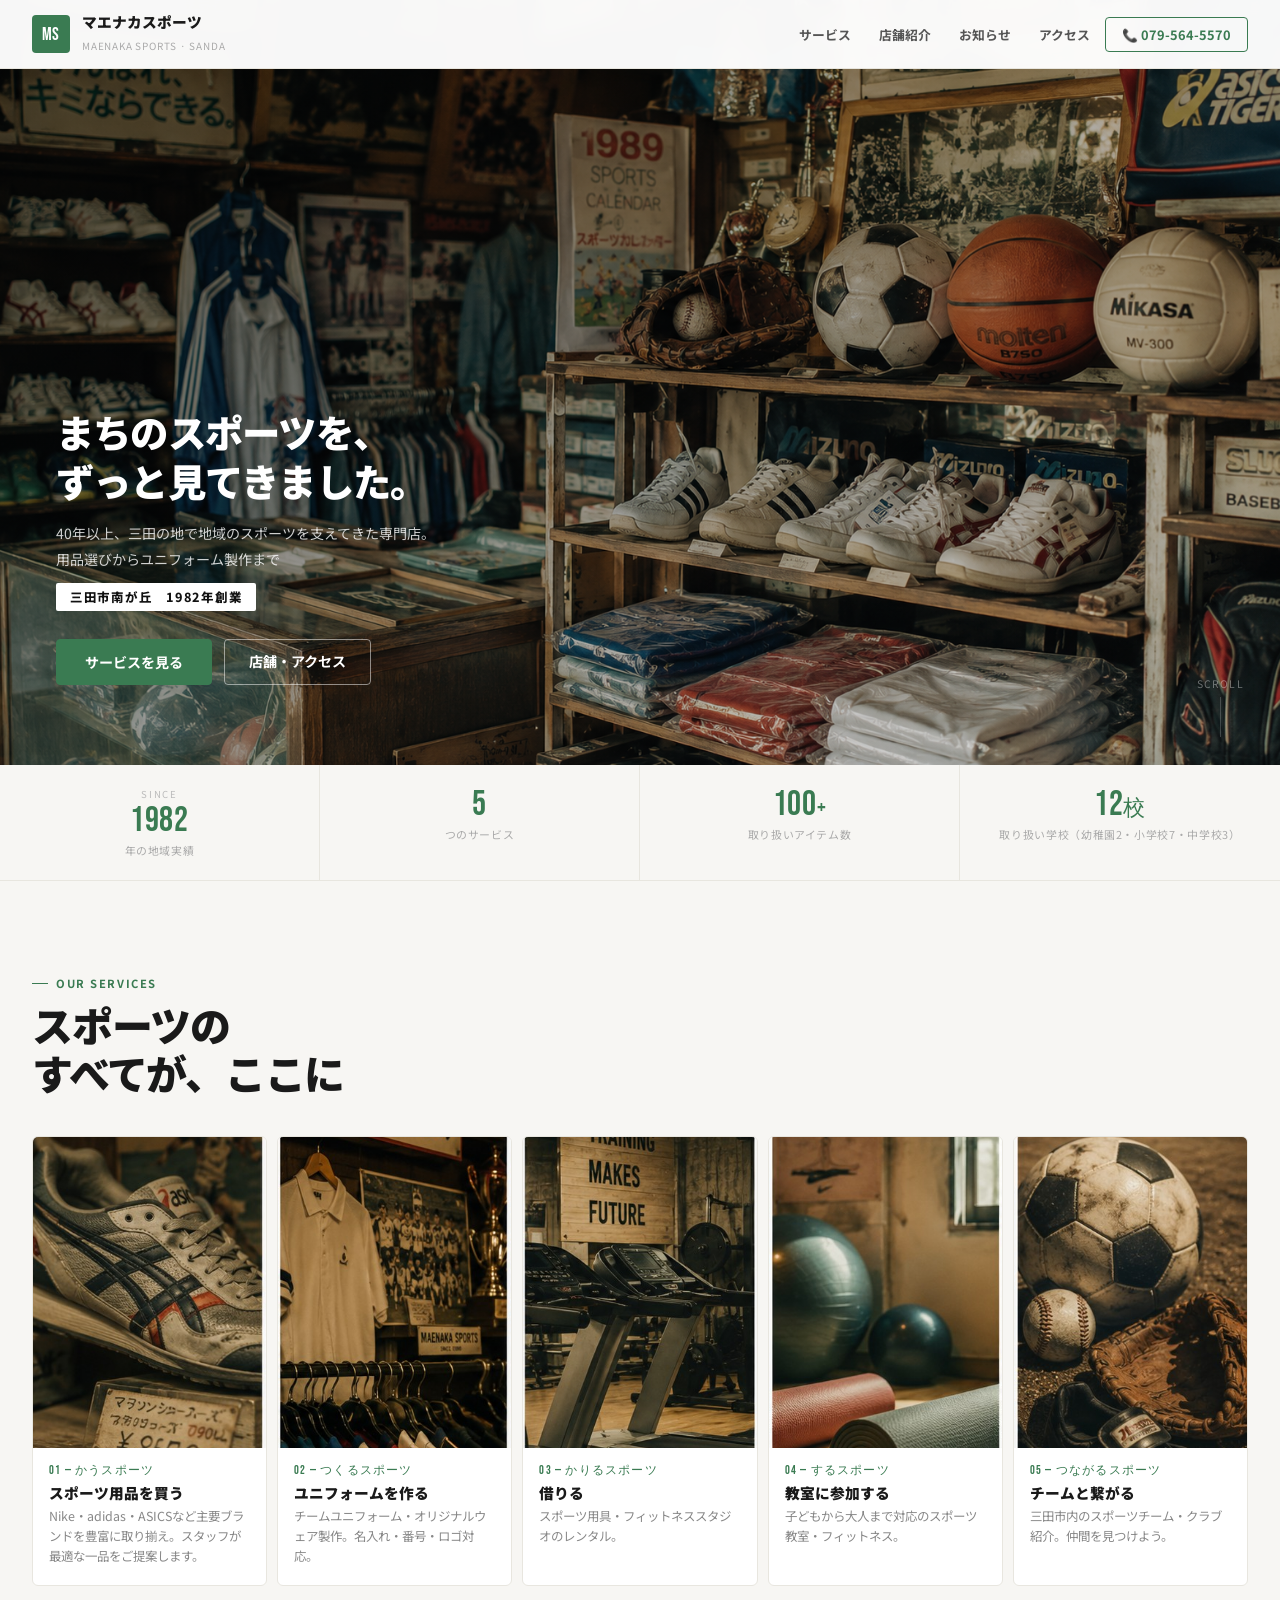
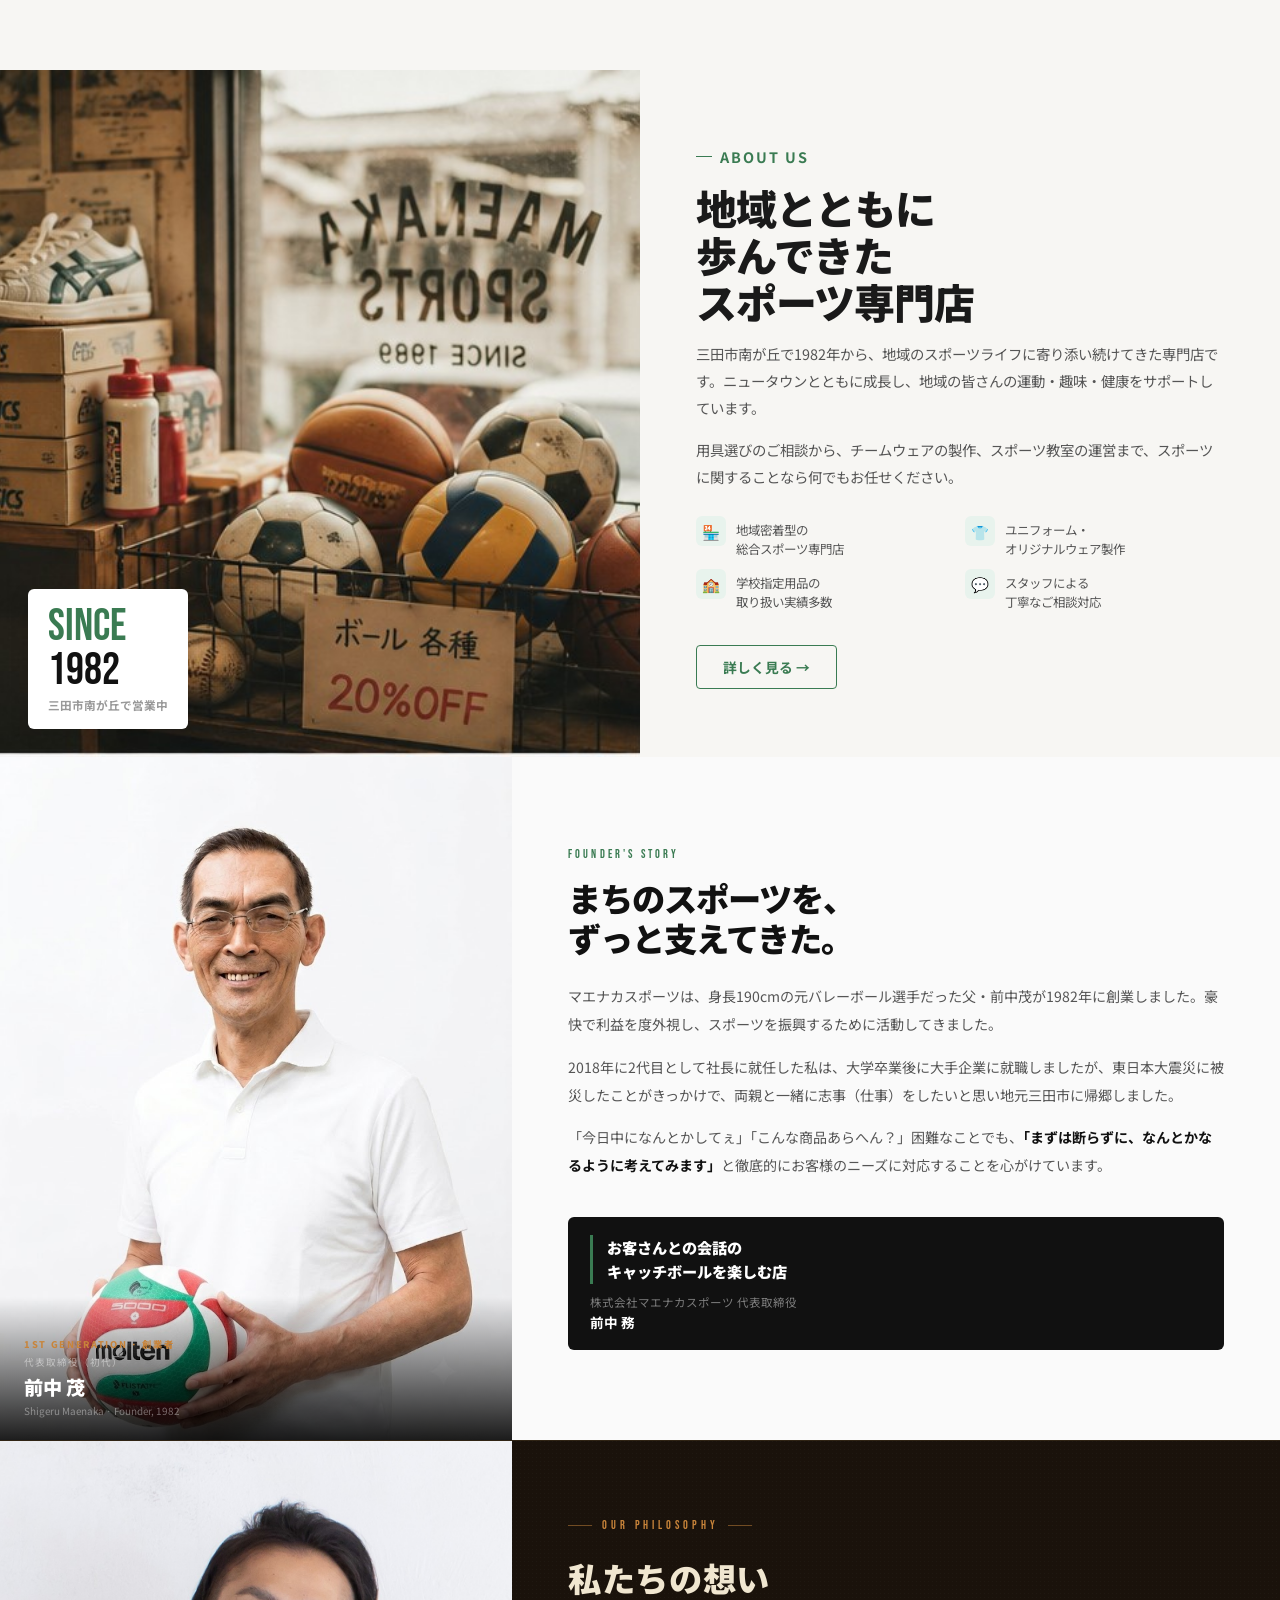
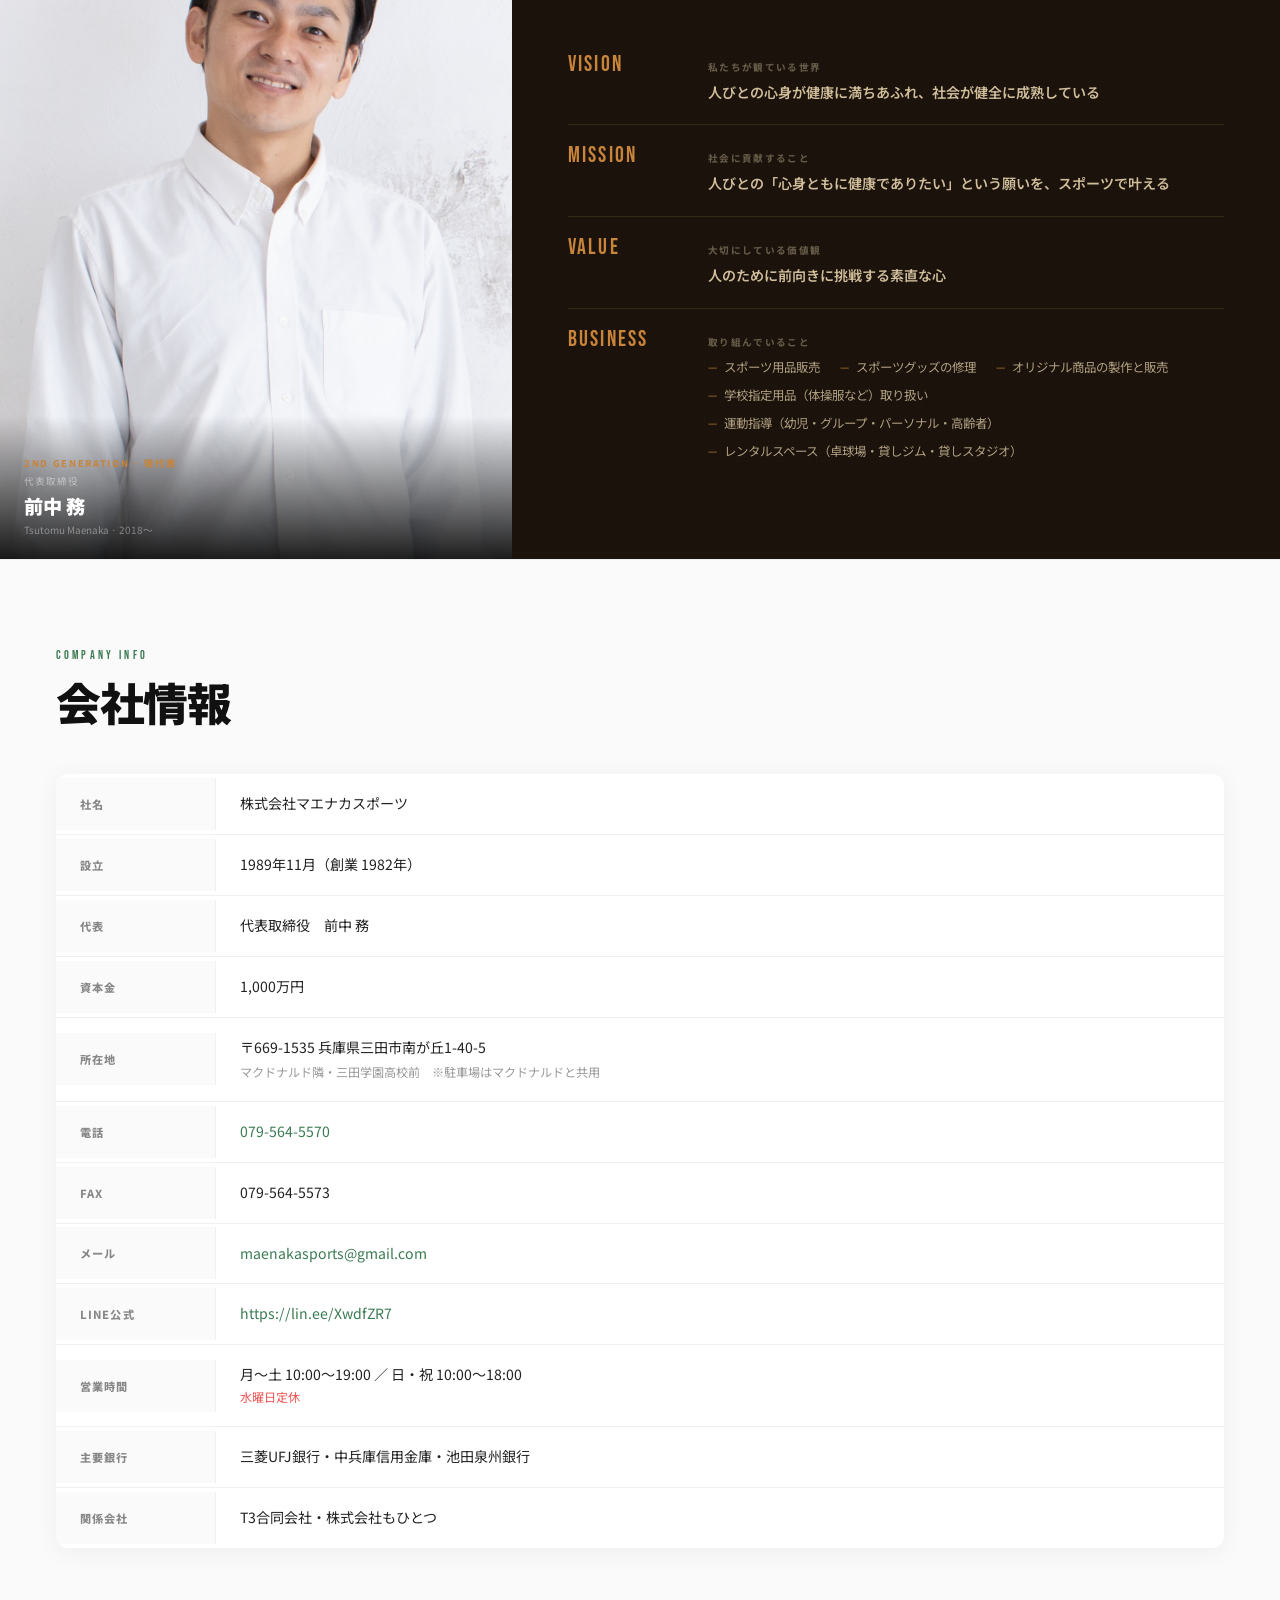
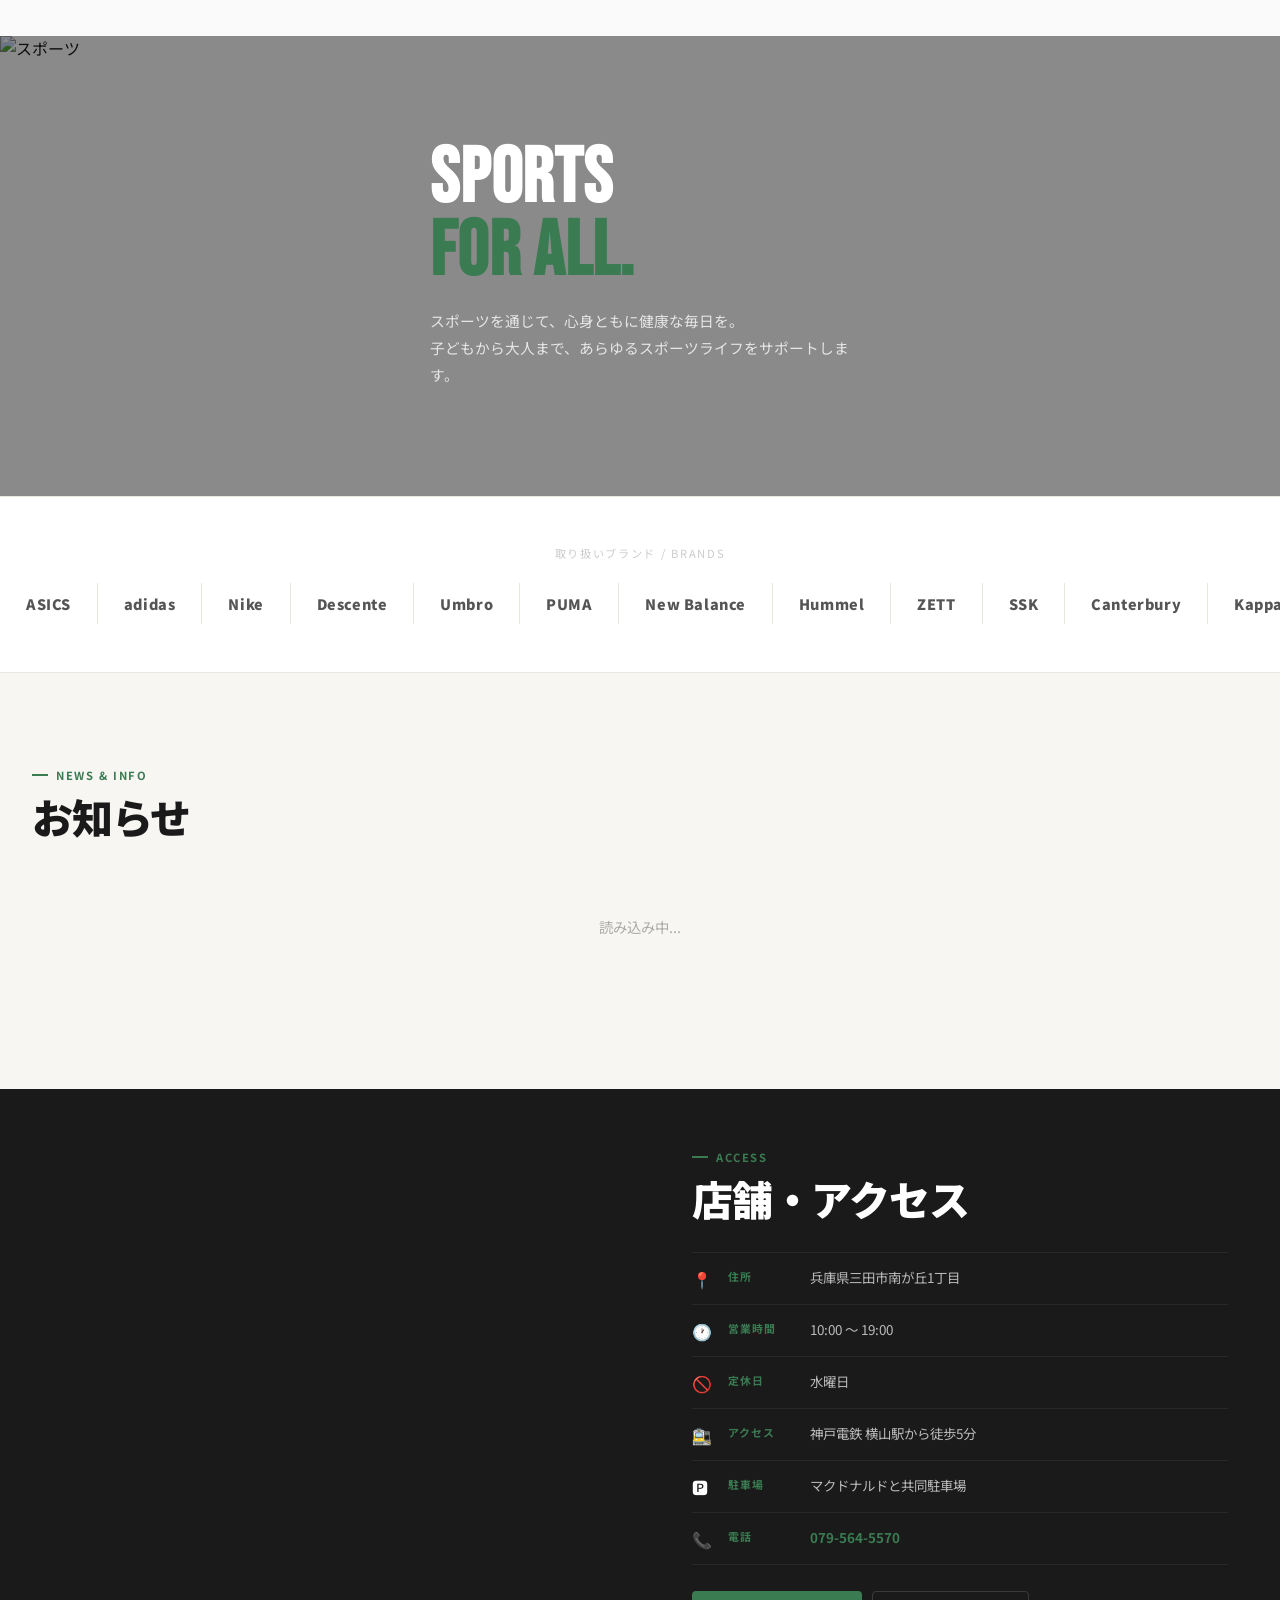
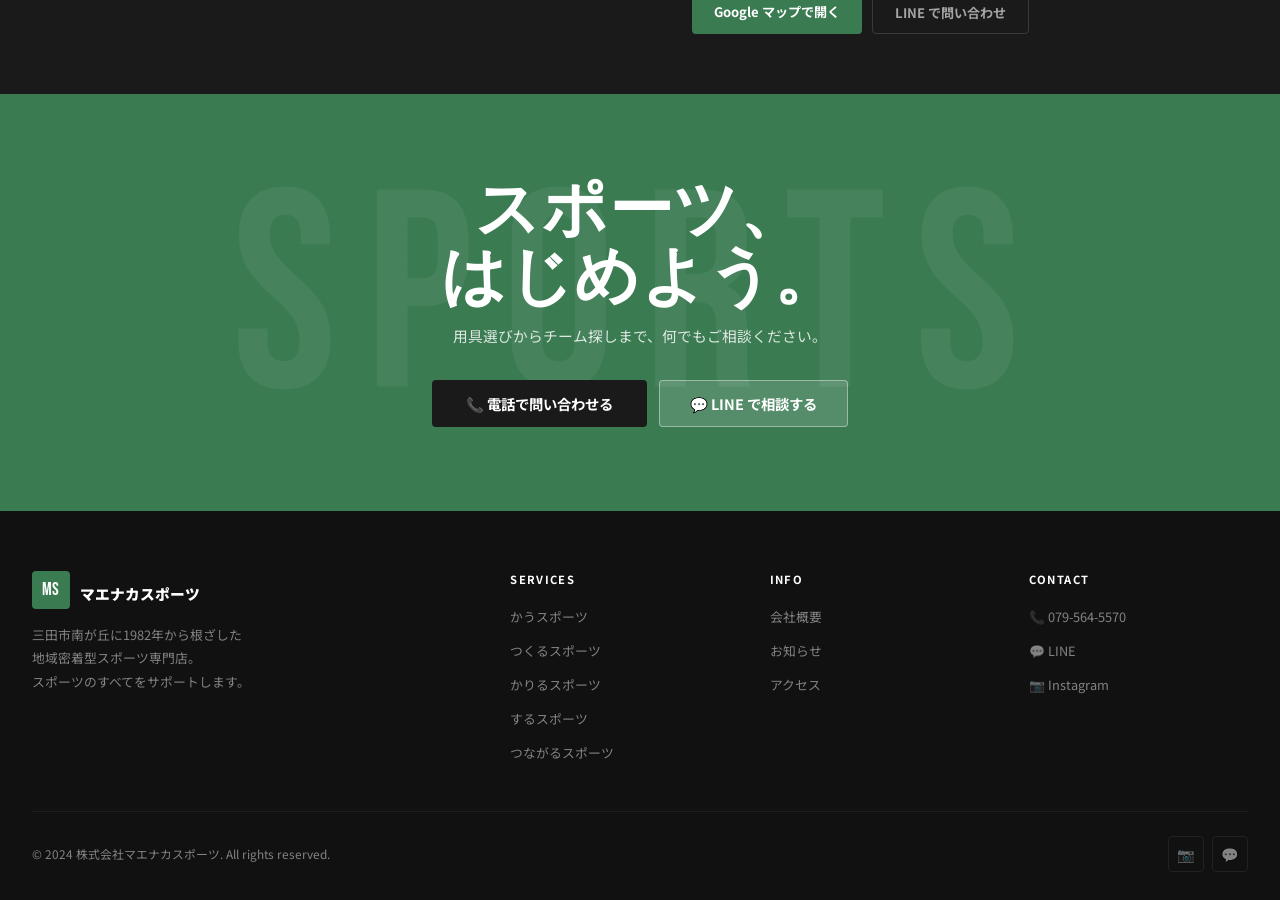
==== commit 66645d1d: "Add files via upload" ====
--- a/index.html
+++ b/index.html
@@ -91,7 +91,7 @@
       letter-spacing: -0.02em; margin-bottom: 14px; white-space: nowrap;
     }
     .hero-sub { font-size: clamp(0.8rem, 1.1vw, 0.9rem); color: rgba(255,255,255,0.8); line-height: 1.9; margin-bottom: 10px; }
-    .hero-tagline { font-family: 'Bebas Neue', sans-serif; font-size: 0.78rem; letter-spacing: 0.22em; color: #ff4040; display: block; margin-bottom: 28px; }
+    .hero-tagline { display: inline-block; background: #fff; color: #111; font-size: 0.78rem; font-weight: 800; letter-spacing: 0.14em; padding: 5px 14px; border-radius: 2px; margin-bottom: 28px; }
     .hero-actions { display: flex; gap: 12px; flex-wrap: wrap; }
     .btn-hero-g {
       background: #3a7b52; color: #fff; padding: 12px 28px; border-radius: 4px;
@@ -523,7 +523,7 @@
     </a>
     <div class="stat-item">
       <div class="stat-num">100<span style="font-size:1.4rem">+</span></div>
-      <div class="stat-label">取り扱いアイテム数（千）</div>
+      <div class="stat-label">取り扱いアイテム数</div>
     </div>
     <a href="kau.html#school" class="stat-item">
       <div class="stat-num">12<span style="font-size:1.4rem">校</span></div>
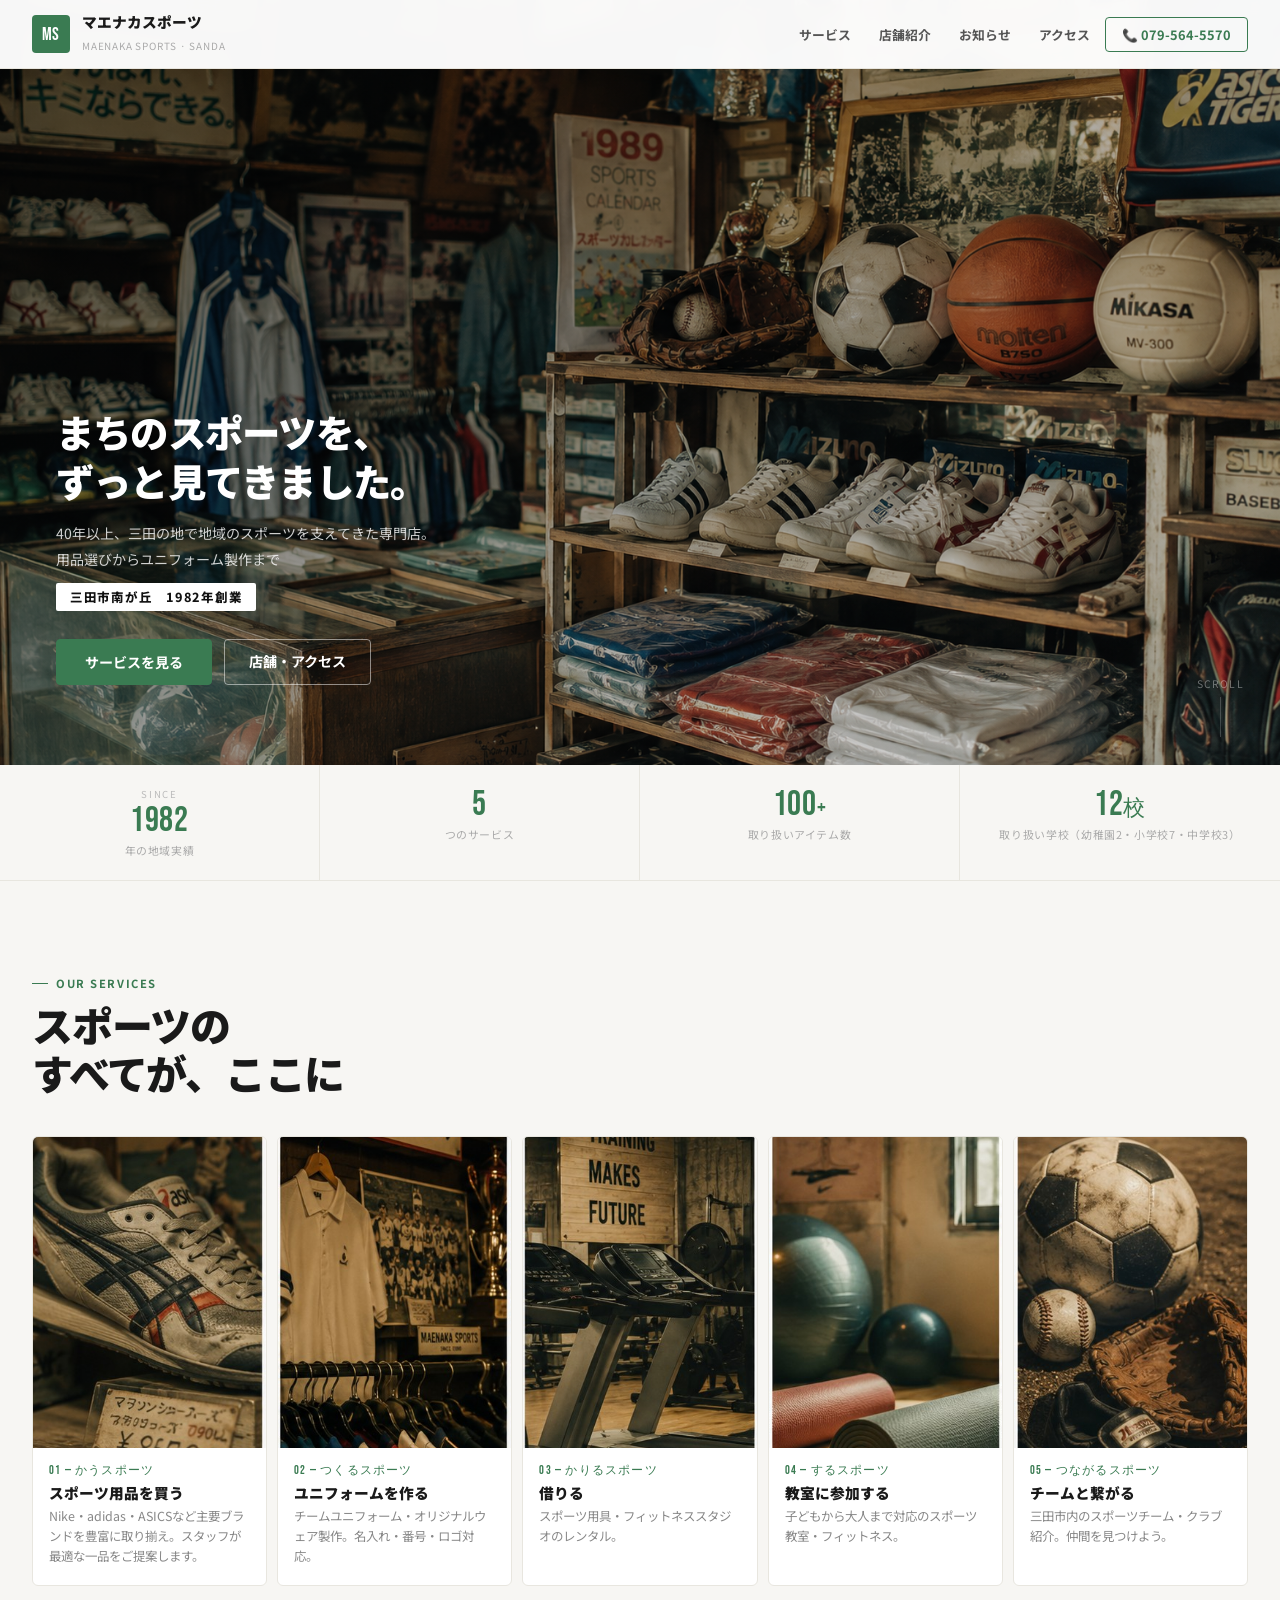
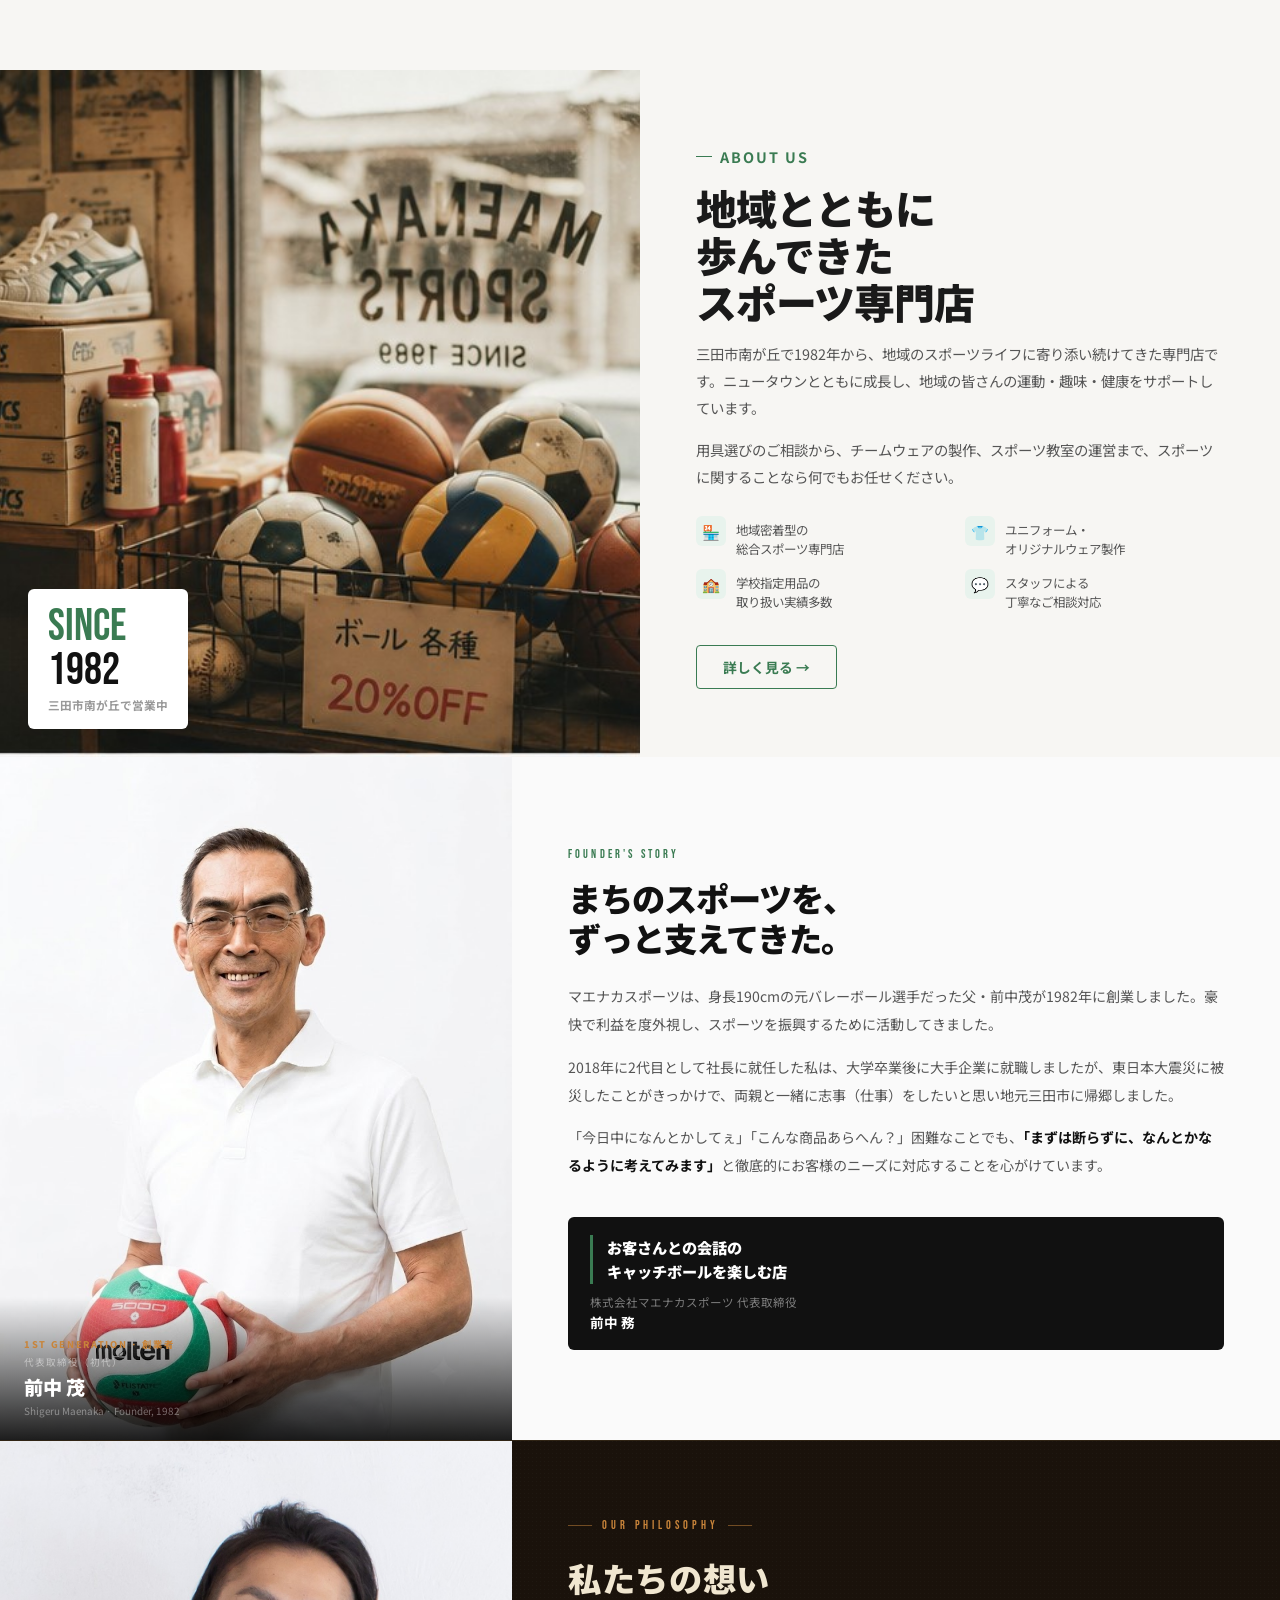
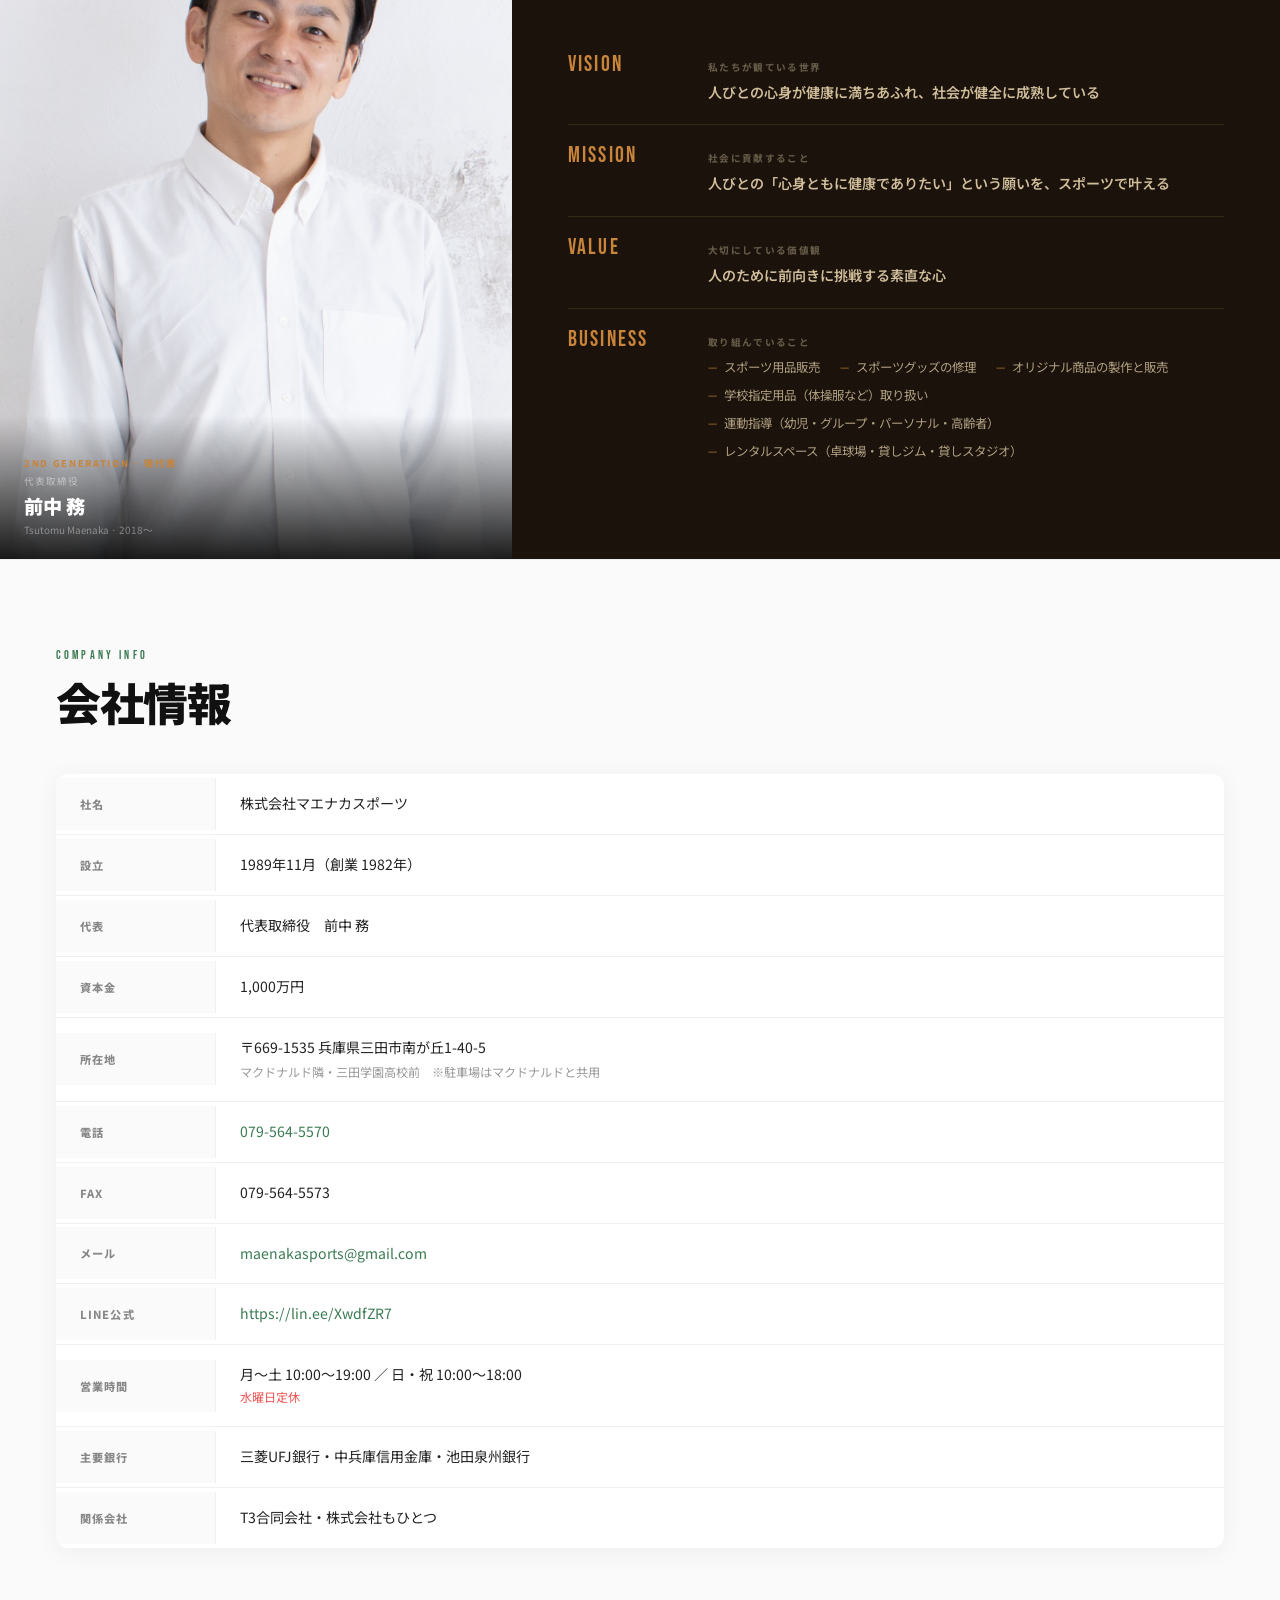
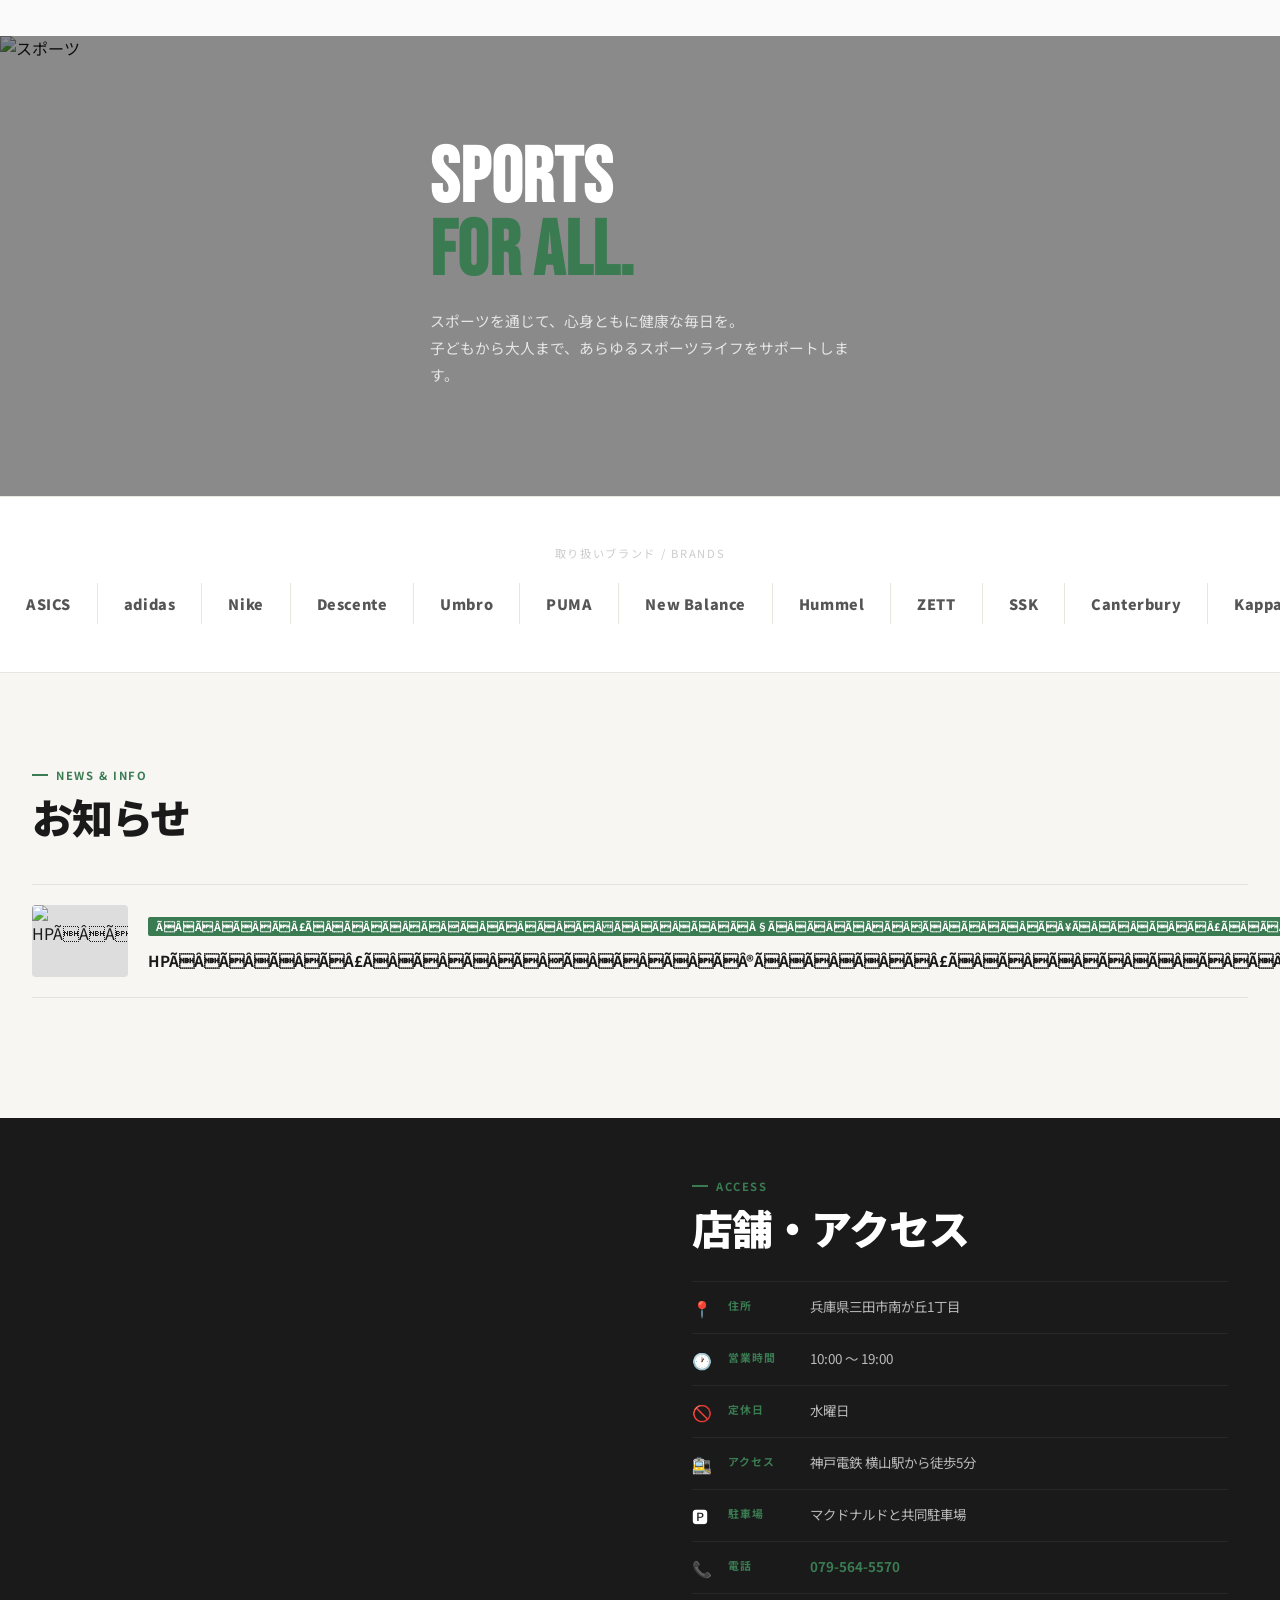
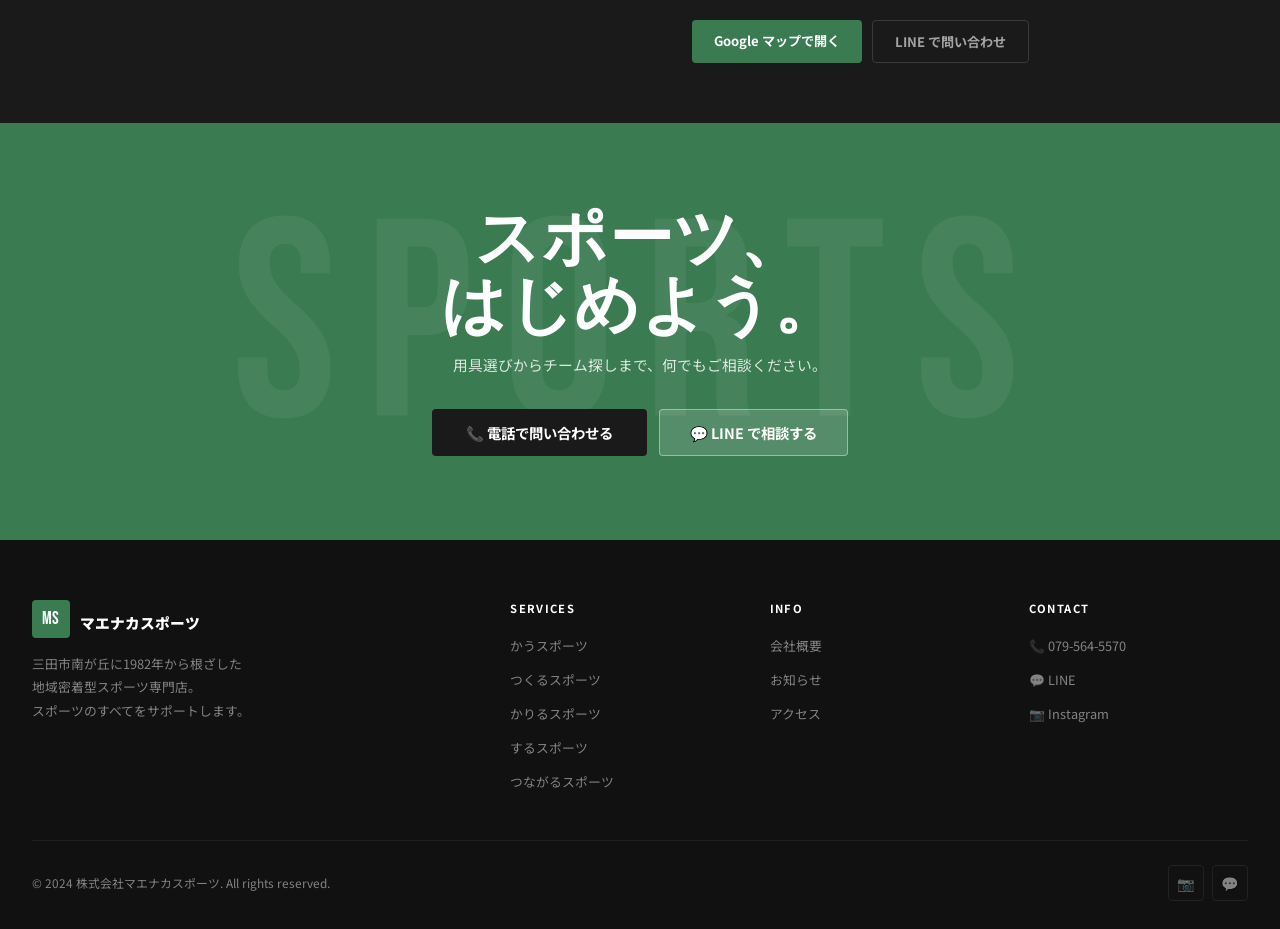
==== commit d1a811df: "Add files via upload" ====
--- a/index.html
+++ b/index.html
@@ -949,7 +949,36 @@
       }
 
       const shown = items.slice(0, LIMIT);
-      list.innerHTML = shown.map(item => {
+      const renderItem = item => {
         const thumb = item.image
           ? `<img class="news-thumb" src="${item.image}" alt="${item.title}" loading="lazy">`
-          : `<div class="news-thumb-placeholder+          : `<div class="news-thumb-placeholder">📰</div>`;
+        return `<a class="news-item" href="#">
+          ${thumb}
+          <div style="flex:1;min-width:0;">
+            <div class="news-item-meta">
+              <span class="news-cat">${item.category || 'お知らせ'}</span>
+              <span class="news-date">${item.date || ''}</span>
+            </div>
+            <div class="news-item-title">${item.title || ''}</div>
+          </div>
+        </a>`;
+      };
+      list.innerHTML = shown.map(renderItem).join('');
+
+      if (items.length > LIMIT) {
+        moreBtn.style.display = 'inline-block';
+        let count = LIMIT;
+        moreBtn.addEventListener('click', () => {
+          list.innerHTML += items.slice(count, count + LIMIT).map(renderItem).join('');
+          count += LIMIT;
+          if (count >= items.length) moreBtn.style.display = 'none';
+        });
+      }
+    } catch(e) {
+      list.innerHTML = '<p class="news-loading">情報を取得できませんでした。</p>';
+    }
+  })();
+</script>
+</body>
+</html>
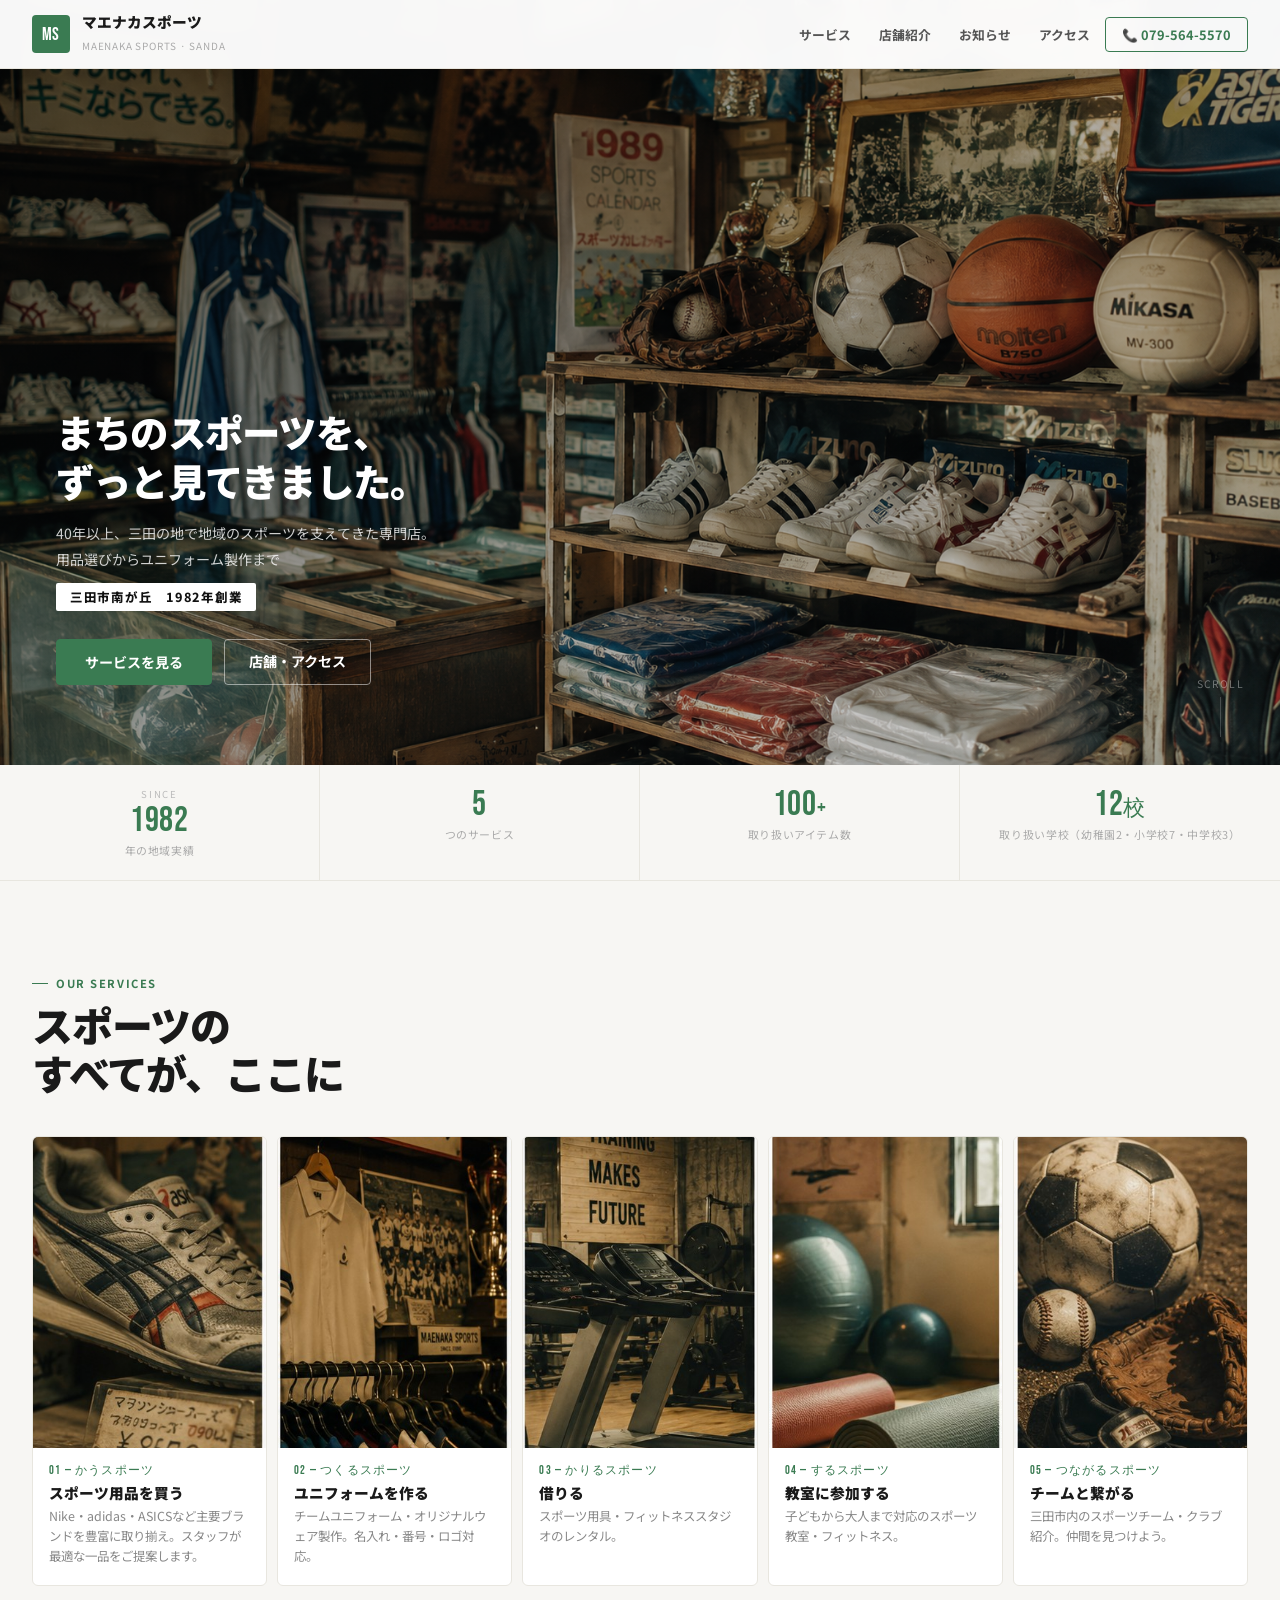
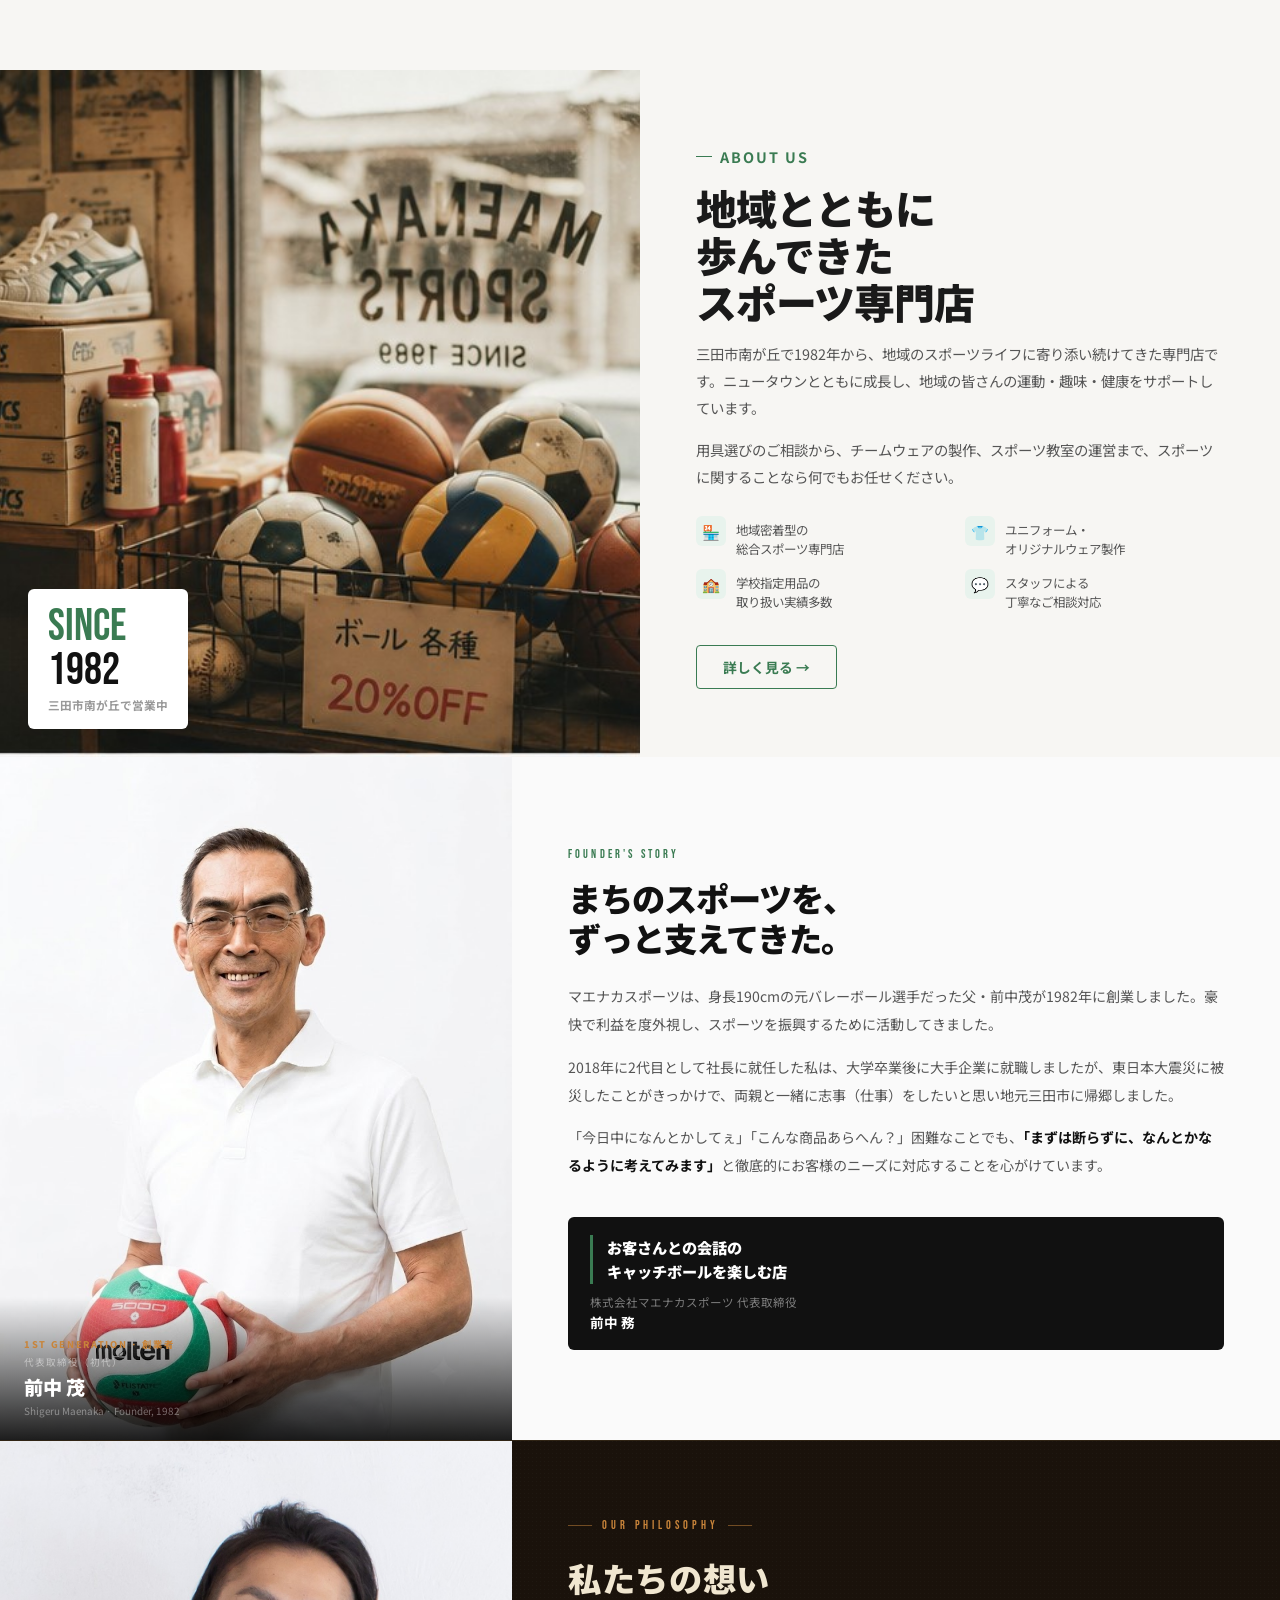
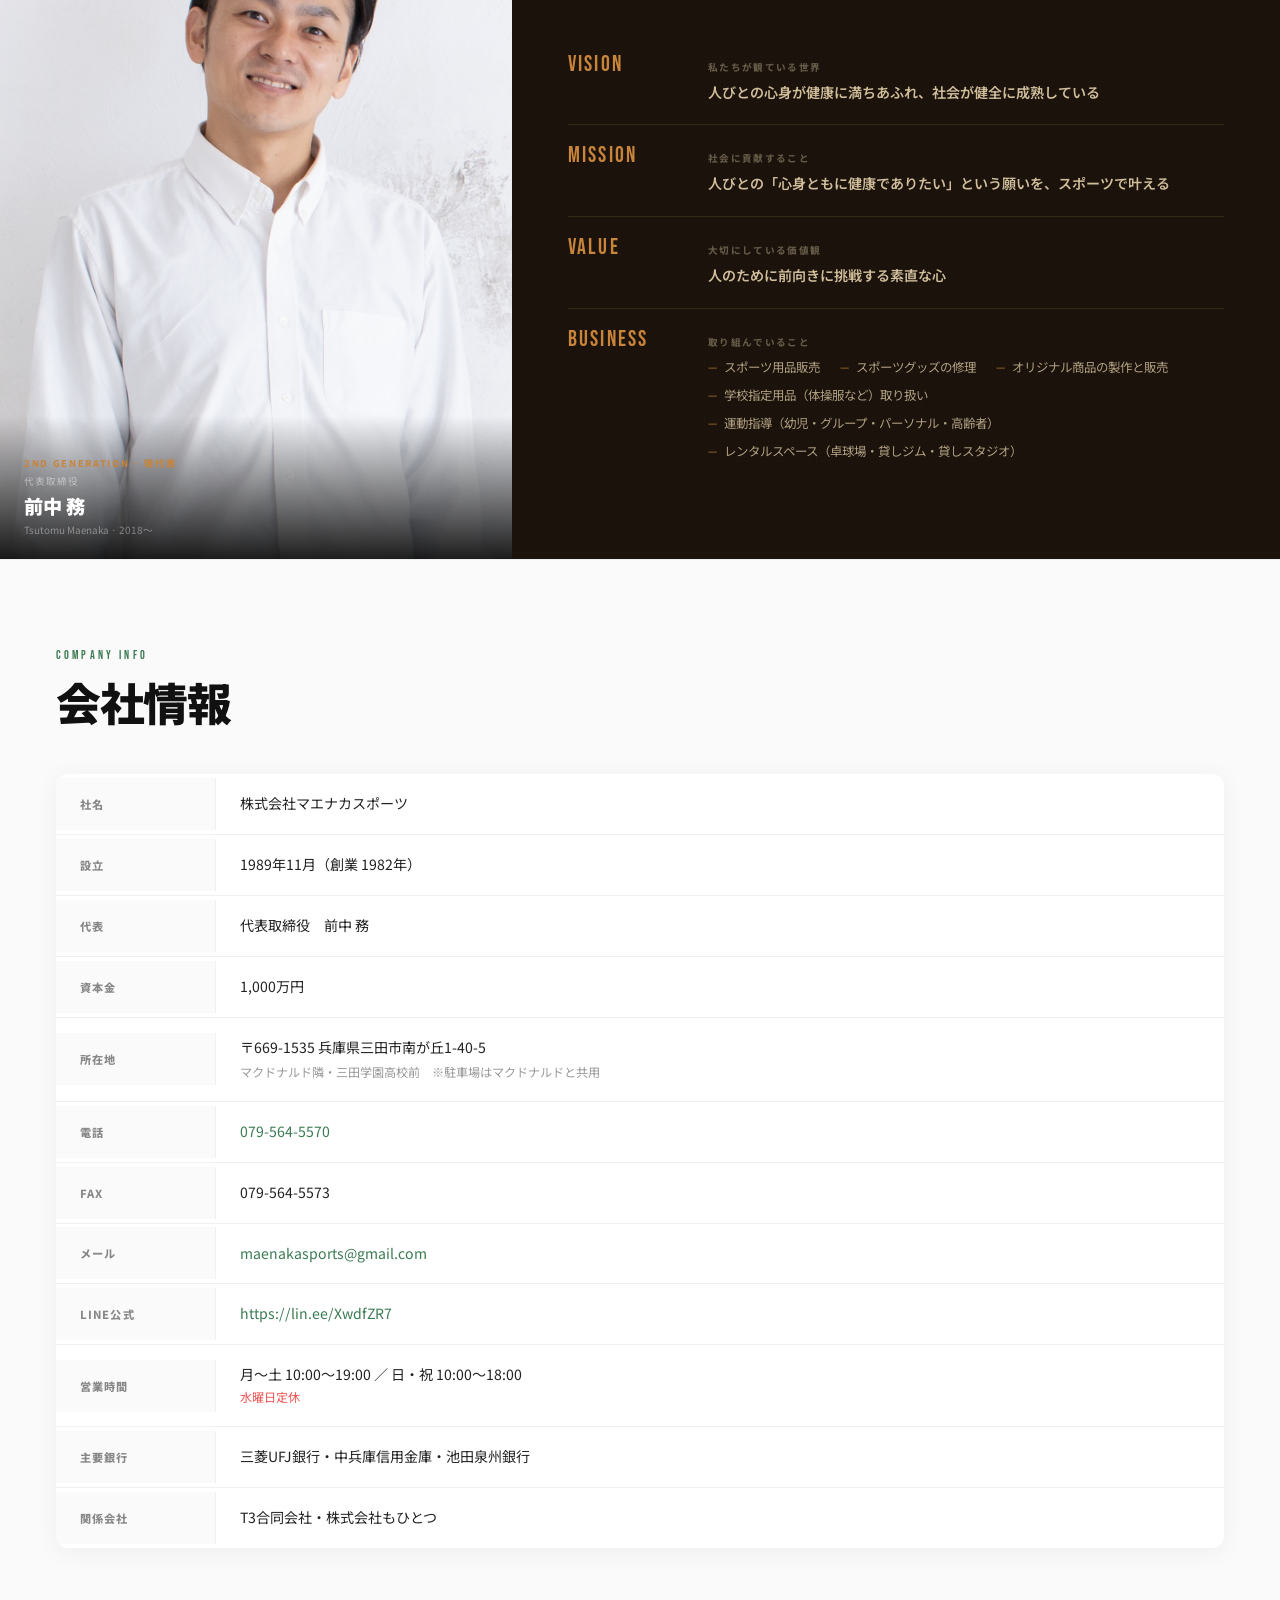
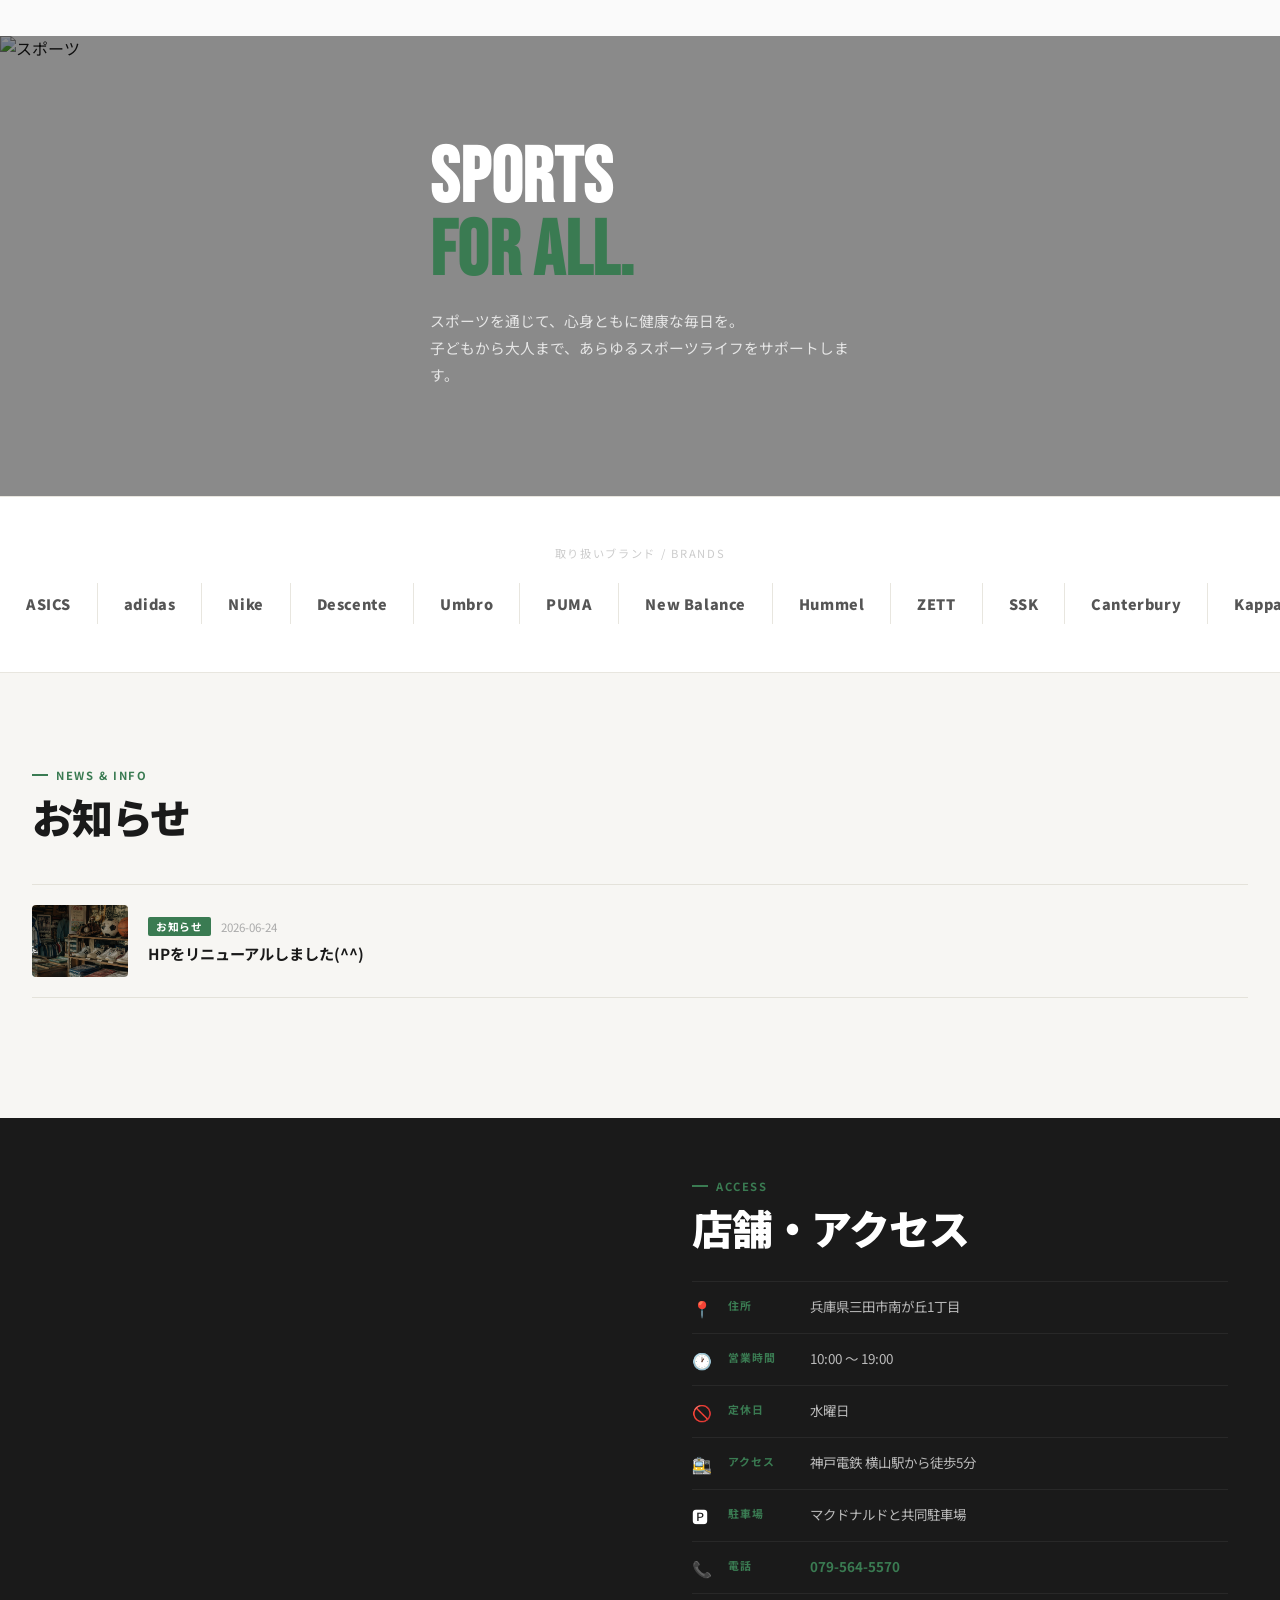
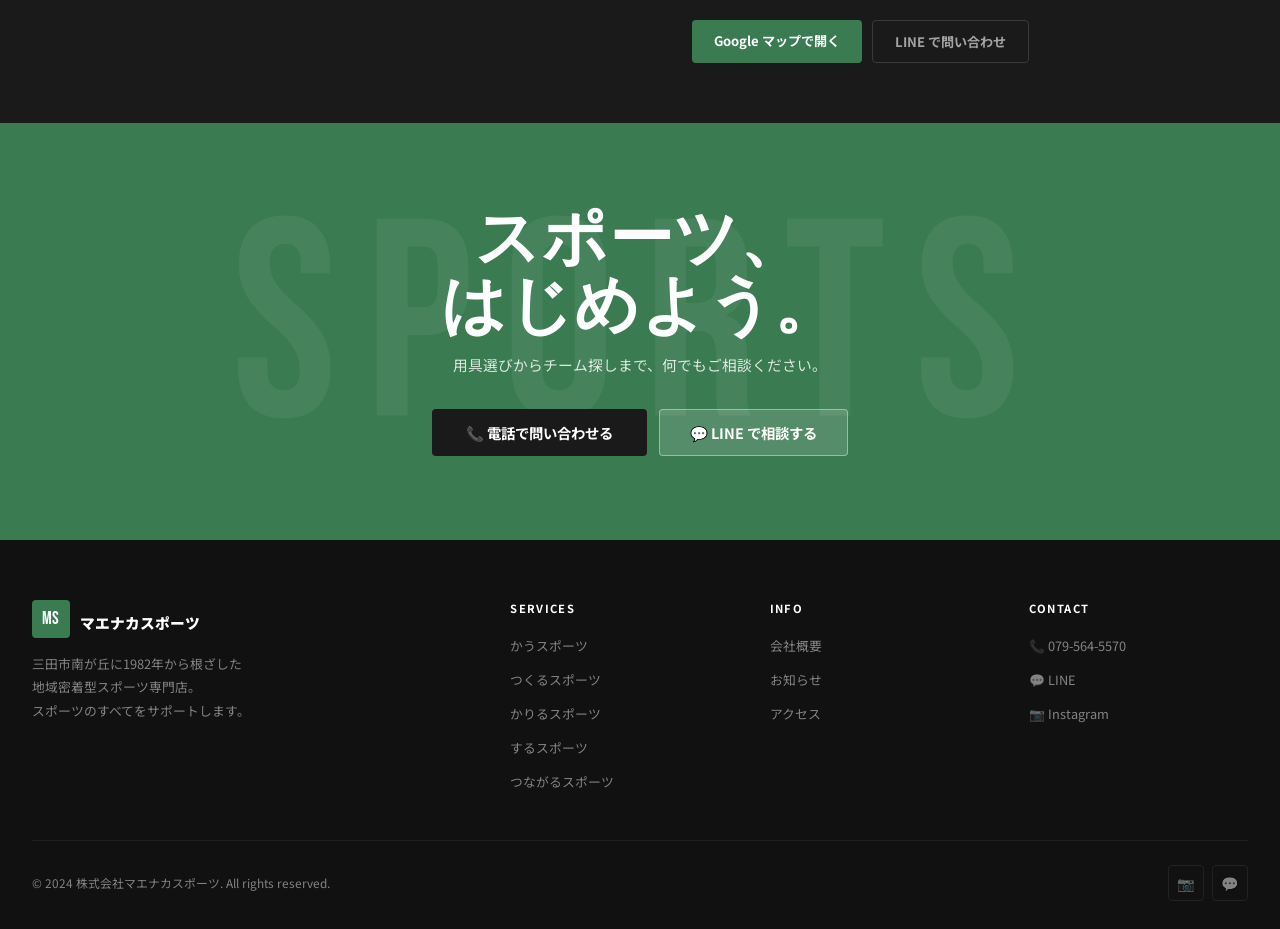
==== commit 895a602b: "fix: お知らせ画像パス news-images/ 自動補完" ====
--- a/index.html
+++ b/index.html
@@ -950,8 +950,9 @@
 
       const shown = items.slice(0, LIMIT);
       const renderItem = item => {
-        const thumb = item.image
-          ? `<img class="news-thumb" src="${item.image}" alt="${item.title}" loading="lazy">`
+        const imgSrc = item.image ? (item.image.includes('/') ? item.image : 'news-images/' + item.image) : null;
+        const thumb = imgSrc
+          ? `<img class="news-thumb" src="${imgSrc}" alt="${item.title}" loading="lazy">`
           : `<div class="news-thumb-placeholder">📰</div>`;
         return `<a class="news-item" href="#">
           ${thumb}
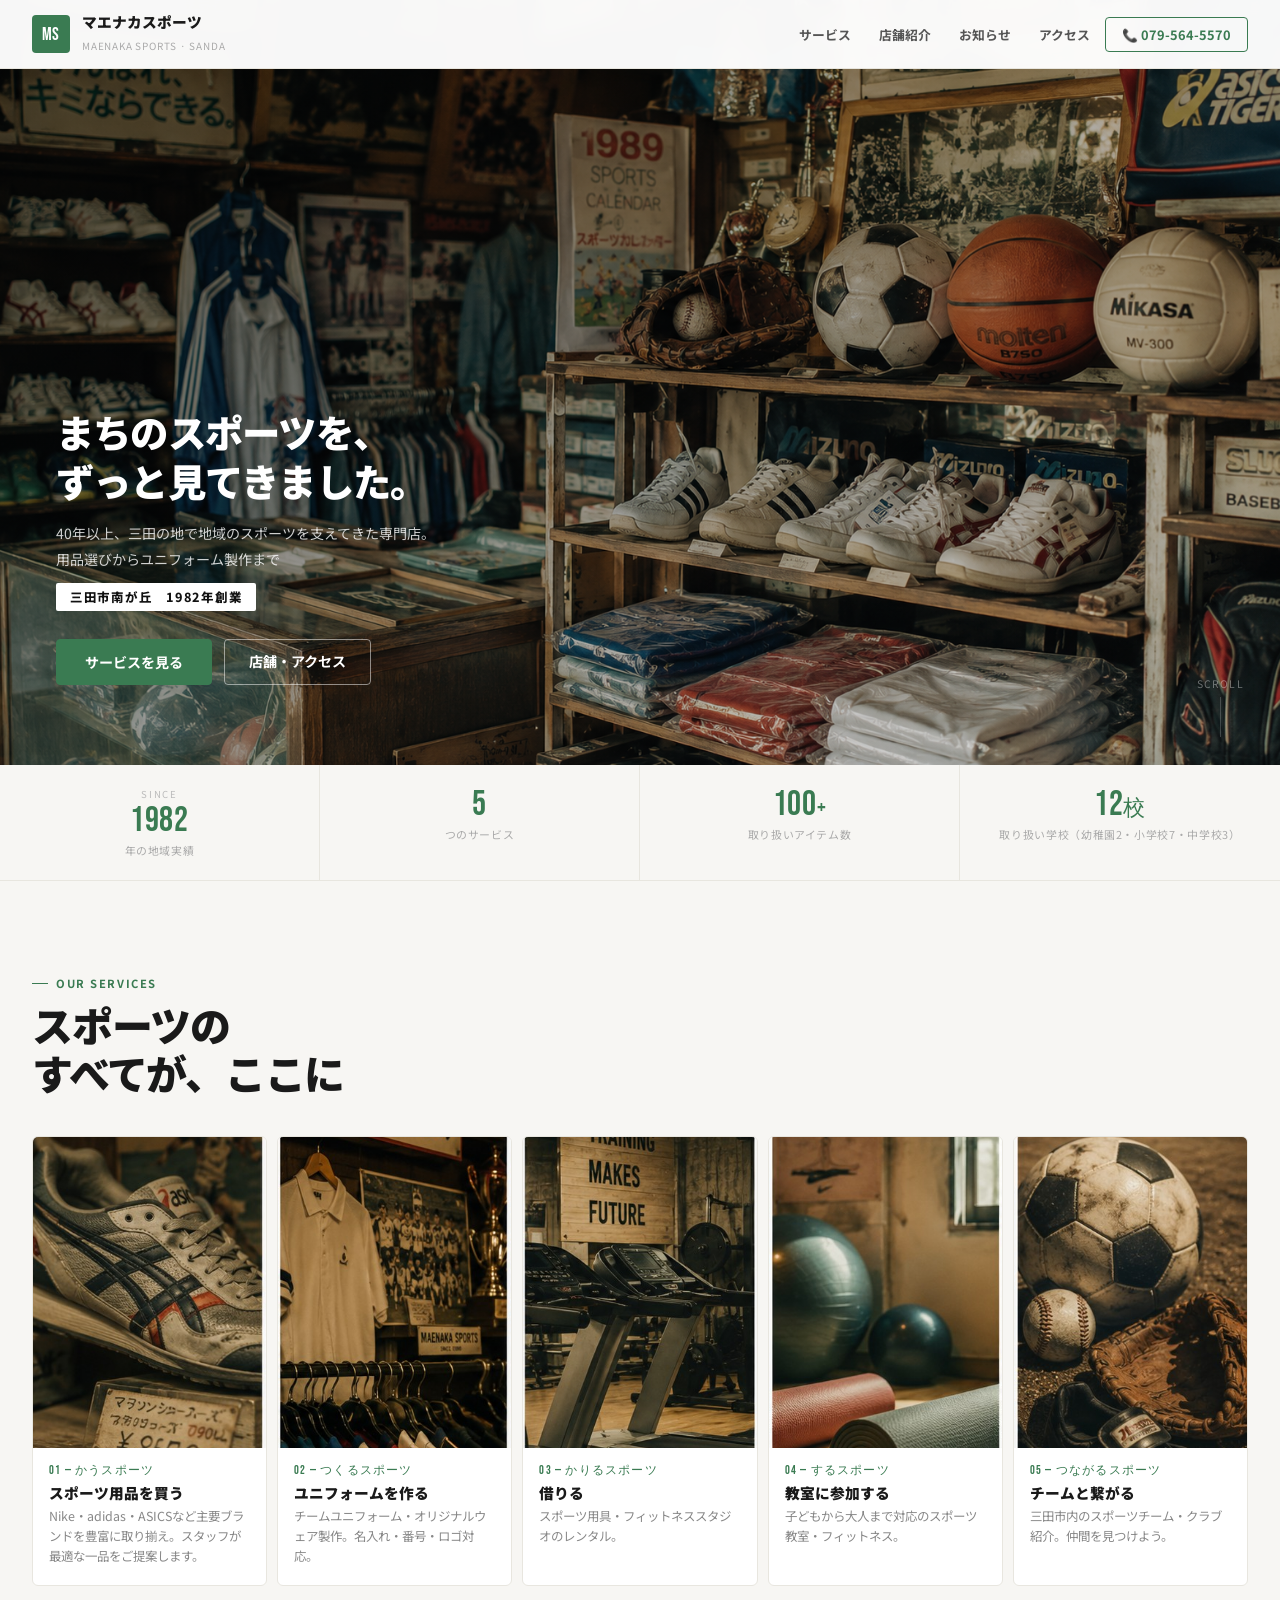
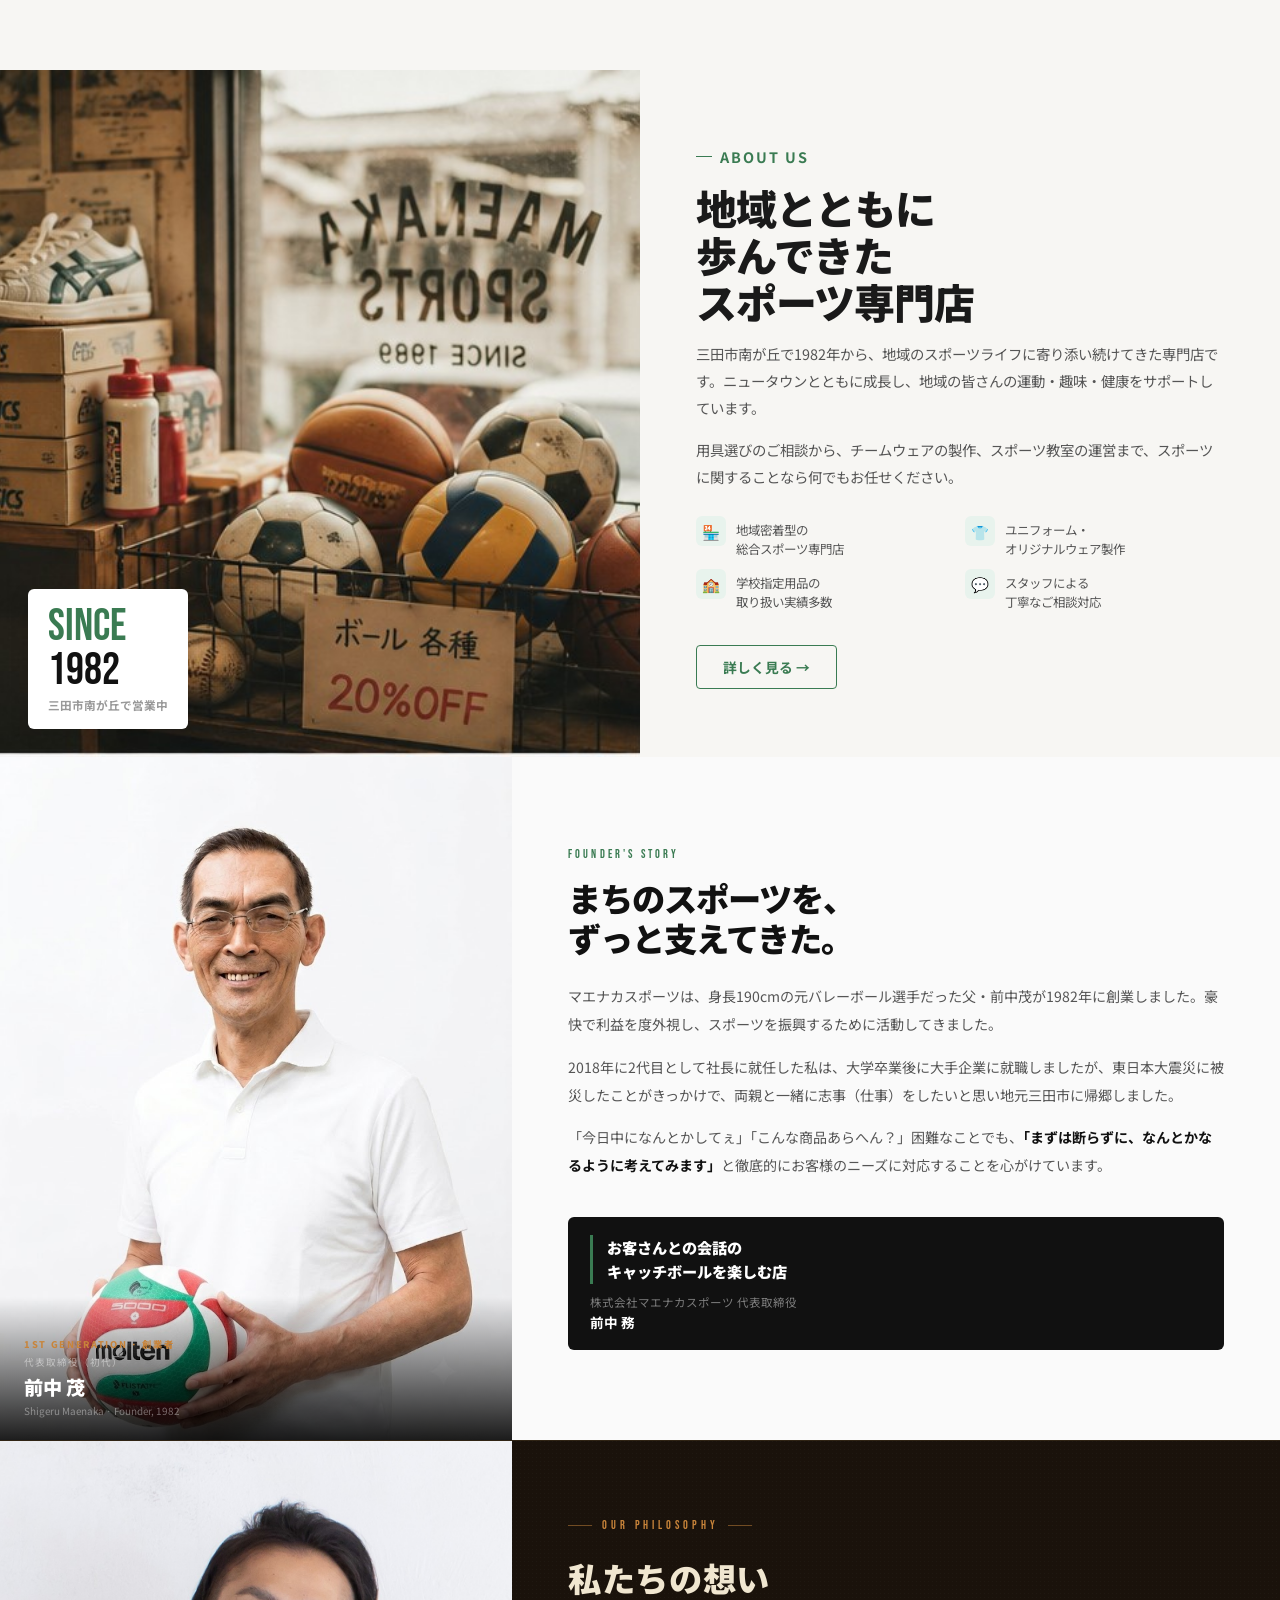
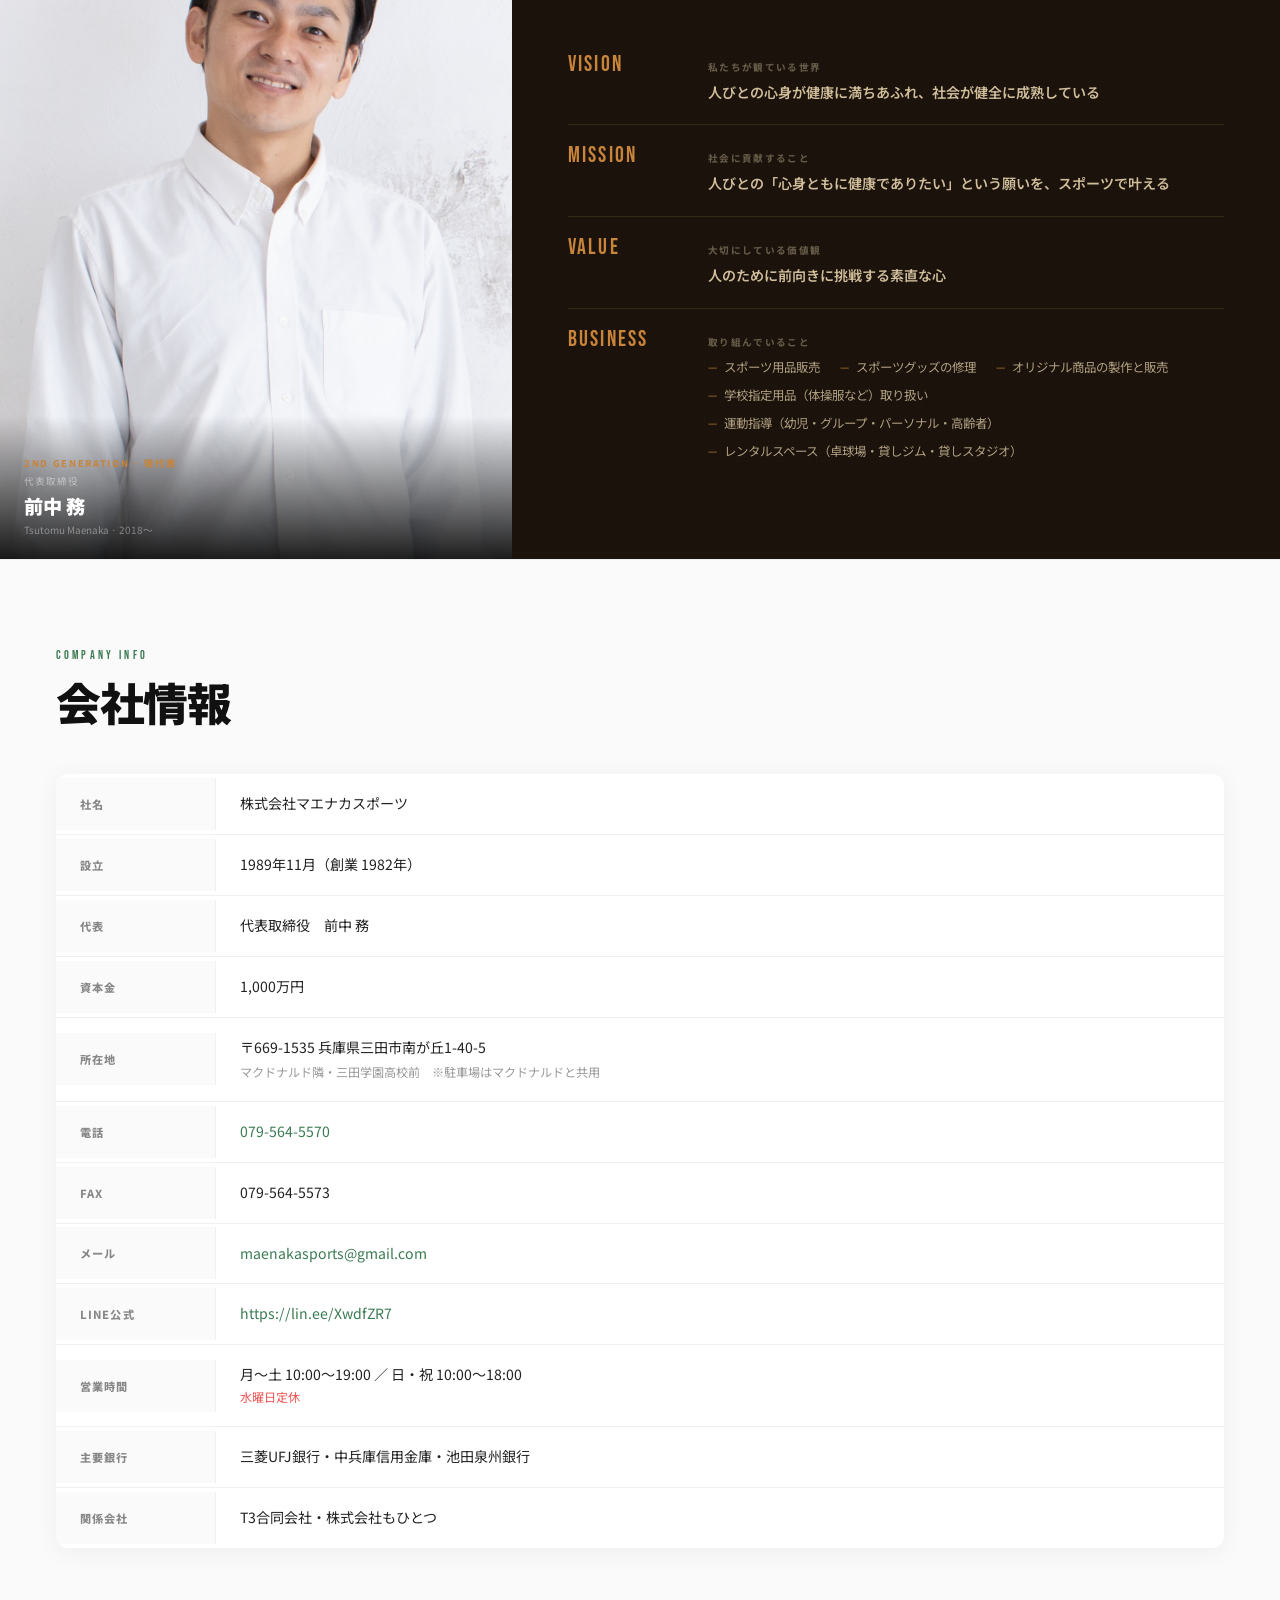
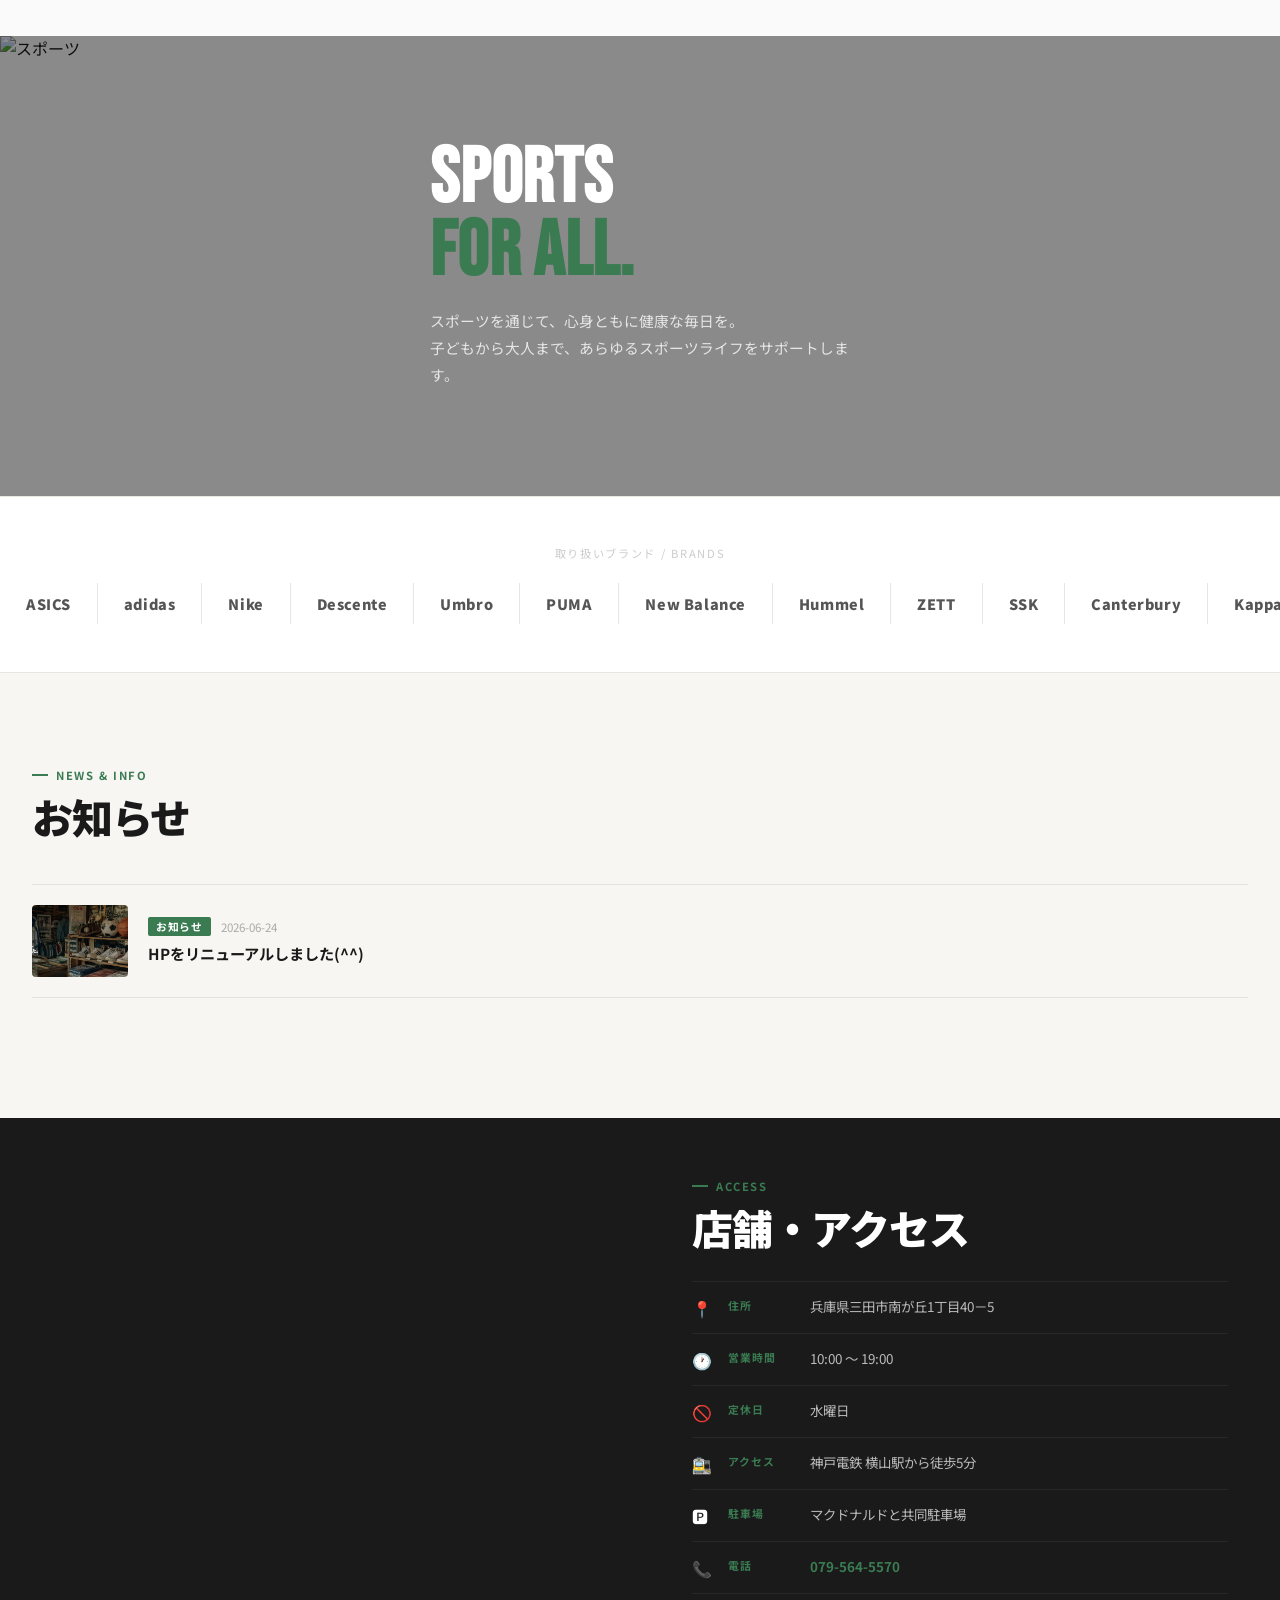
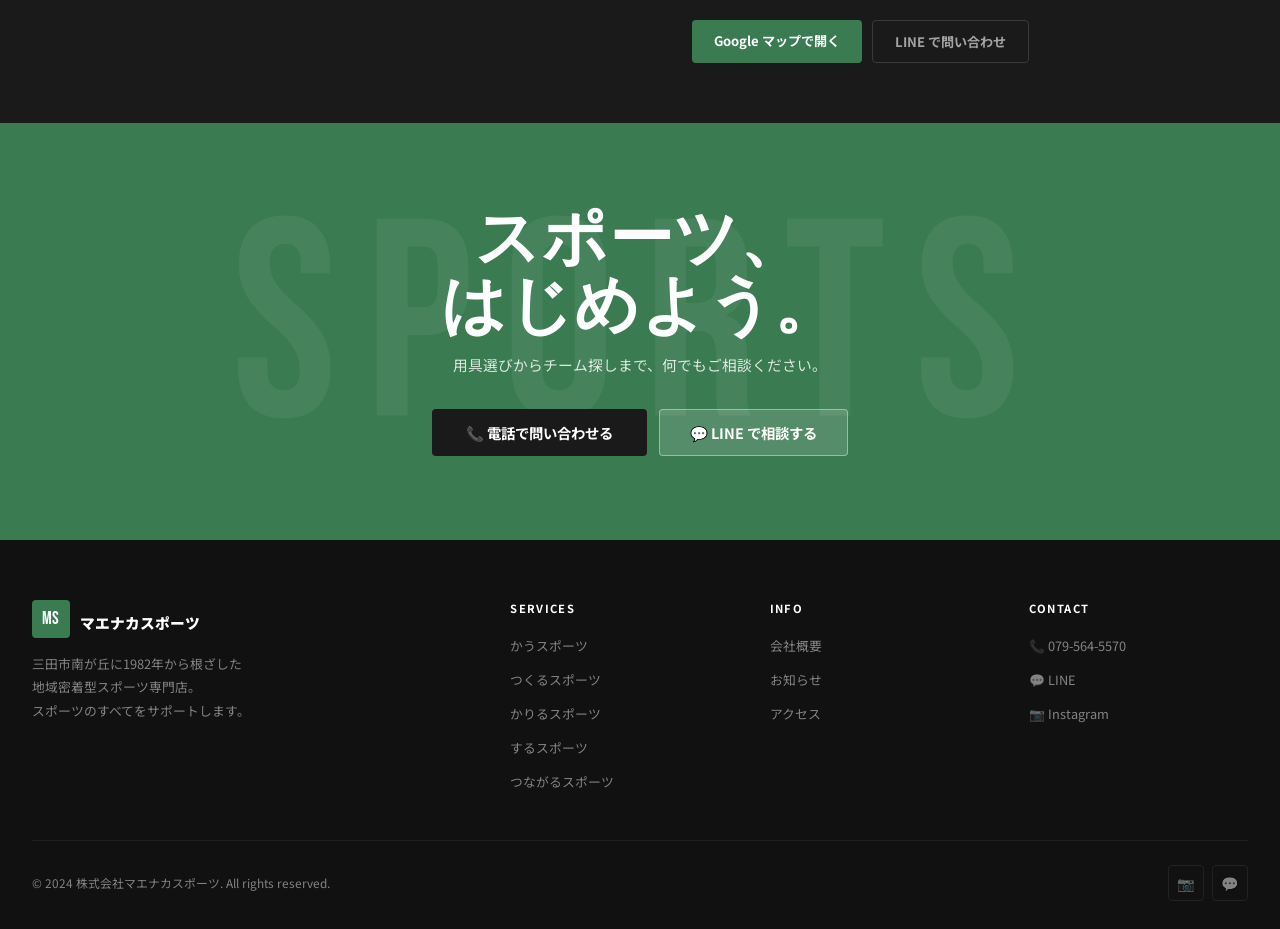
==== commit fe638968: "index.html: 住所・地図URL修正（南が丘1丁目40-5）" ====
--- a/index.html
+++ b/index.html
@@ -802,7 +802,7 @@
   <div class="access-layout">
     <div class="access-map">
       <iframe
-        src="https://maps.google.com/maps?q=マエナカスポーツ+三田市&output=embed&hl=ja"
+        src="https://maps.google.com/maps?q=兵庫県三田市南が丘1-40-5&output=embed&hl=ja"
         title="マエナカスポーツ 地図"
         allowfullscreen="" loading="lazy" referrerpolicy="no-referrer-when-downgrade">
       </iframe>
@@ -814,7 +814,7 @@
         <div class="info-row">
           <span class="info-icon">📍</span>
           <span class="info-label">住所</span>
-          <span class="info-val">兵庫県三田市南が丘1丁目</span>
+          <span class="info-val">兵庫県三田市南が丘1丁目40－5</span>
         </div>
         <div class="info-row">
           <span class="info-icon">🕐</span>
@@ -843,7 +843,7 @@
         </div>
       </div>
       <div class="access-btns">
-        <a href="https://maps.google.com/maps?q=マエナカスポーツ+三田市" target="_blank" rel="noopener" class="btn-g">Google マップで開く</a>
+        <a href="https://maps.google.com/maps?q=兵庫県三田市南が丘1-40-5" target="_blank" rel="noopener" class="btn-g">Google マップで開く</a>
         <a href="https://lin.ee/XwdfZR7" target="_blank" rel="noopener" class="btn-ghost">LINE で問い合わせ</a>
       </div>
     </div>
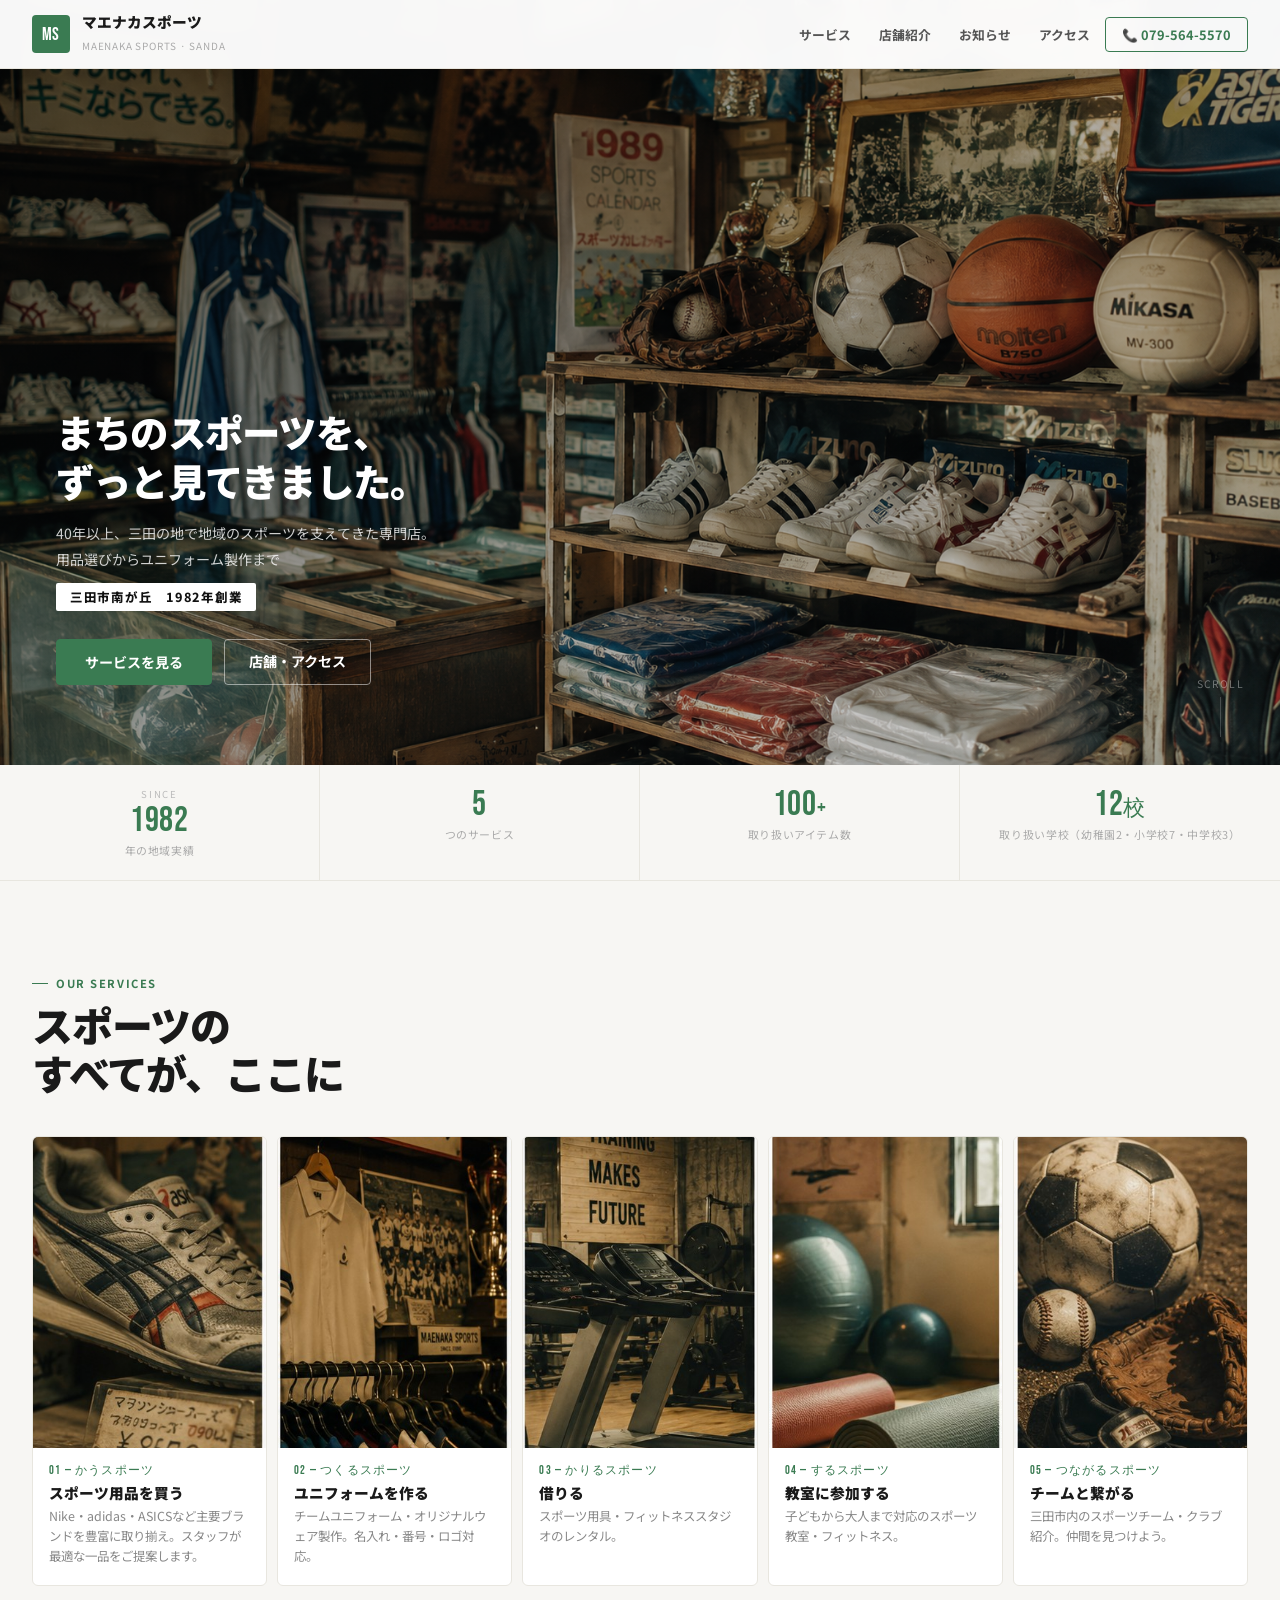
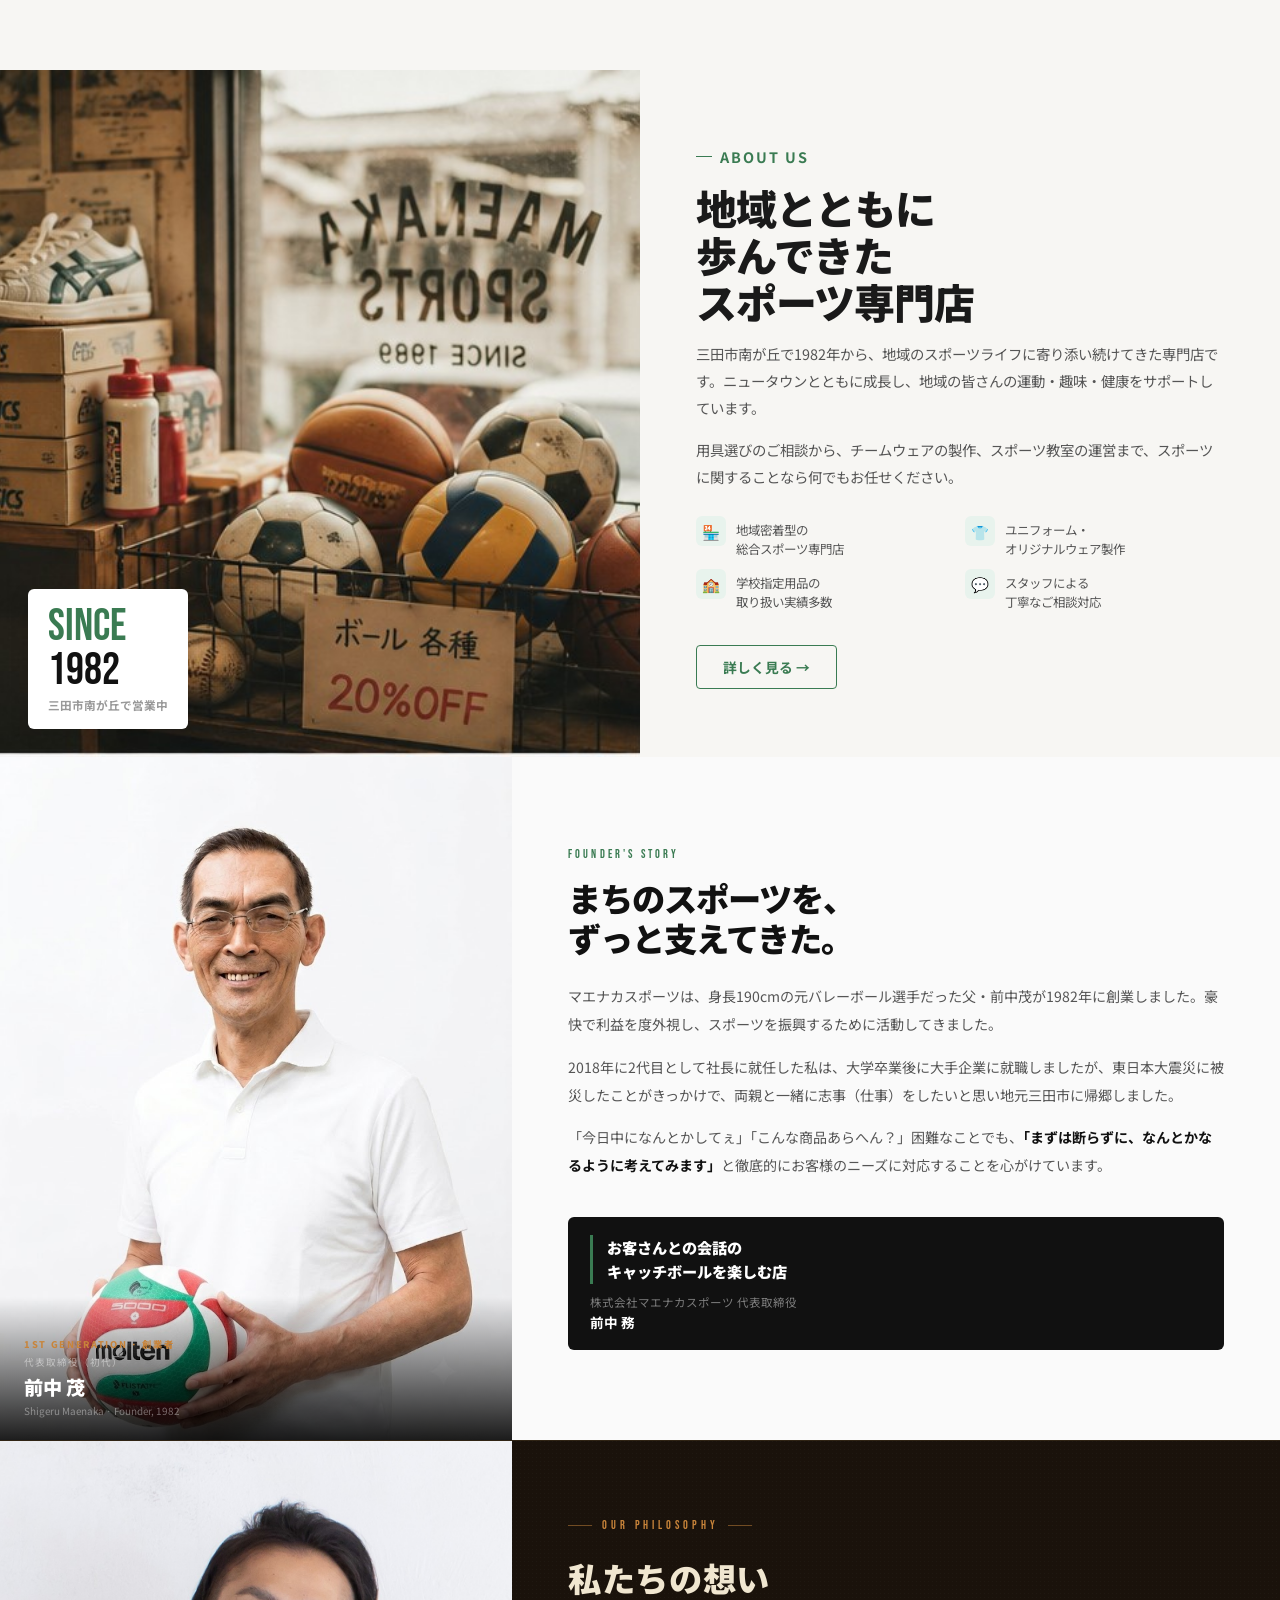
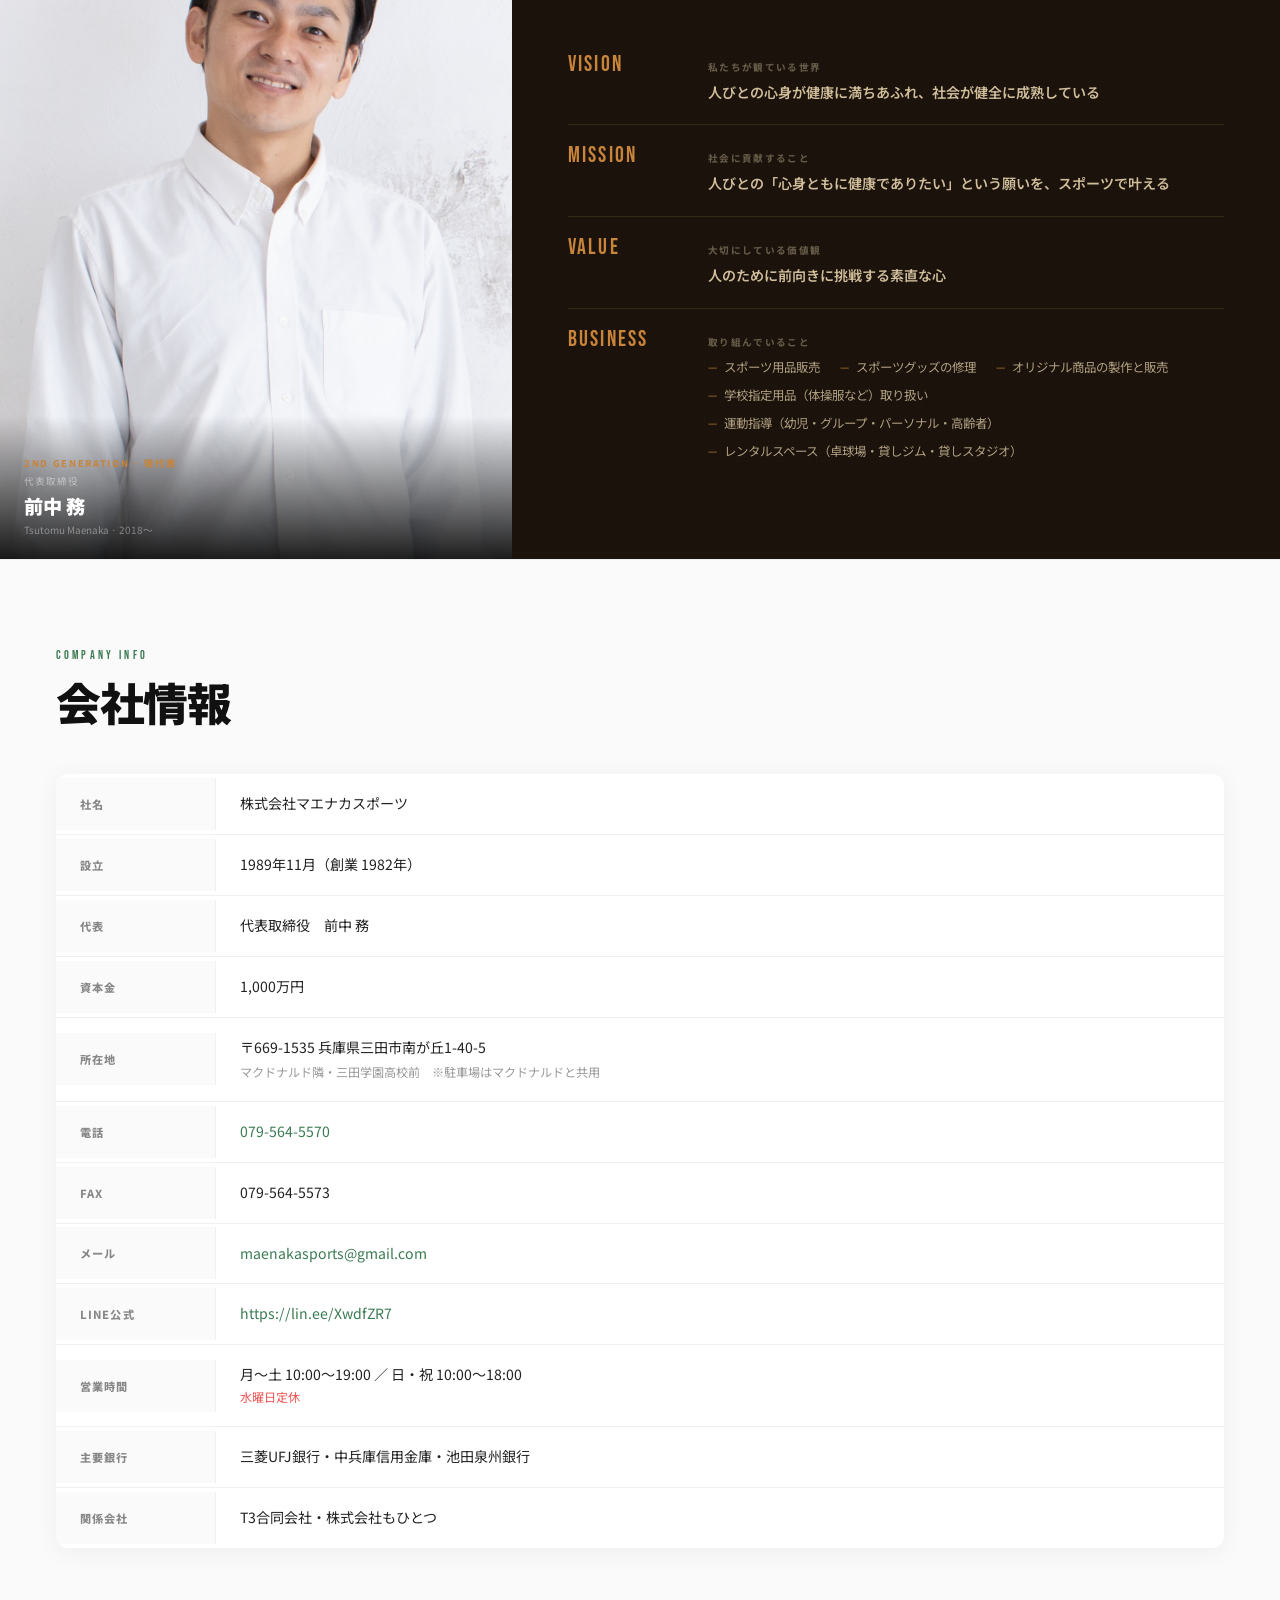
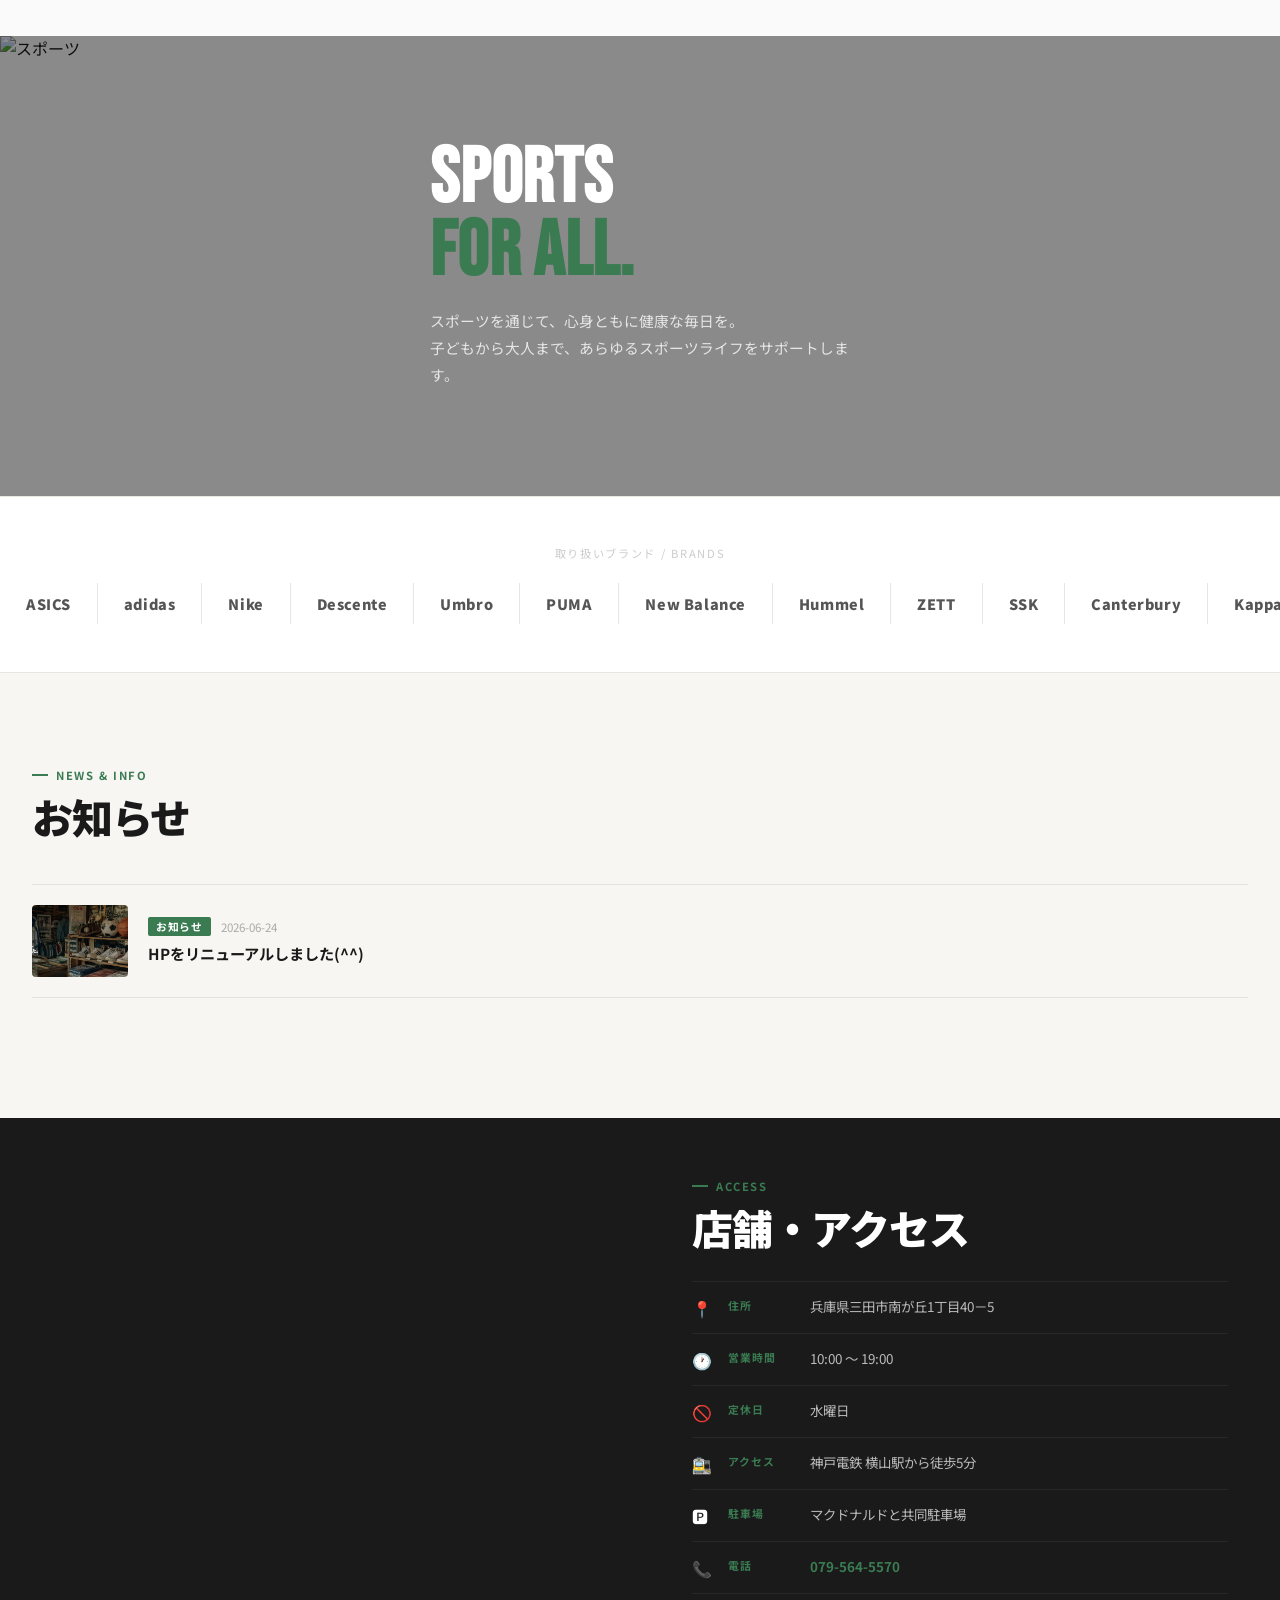
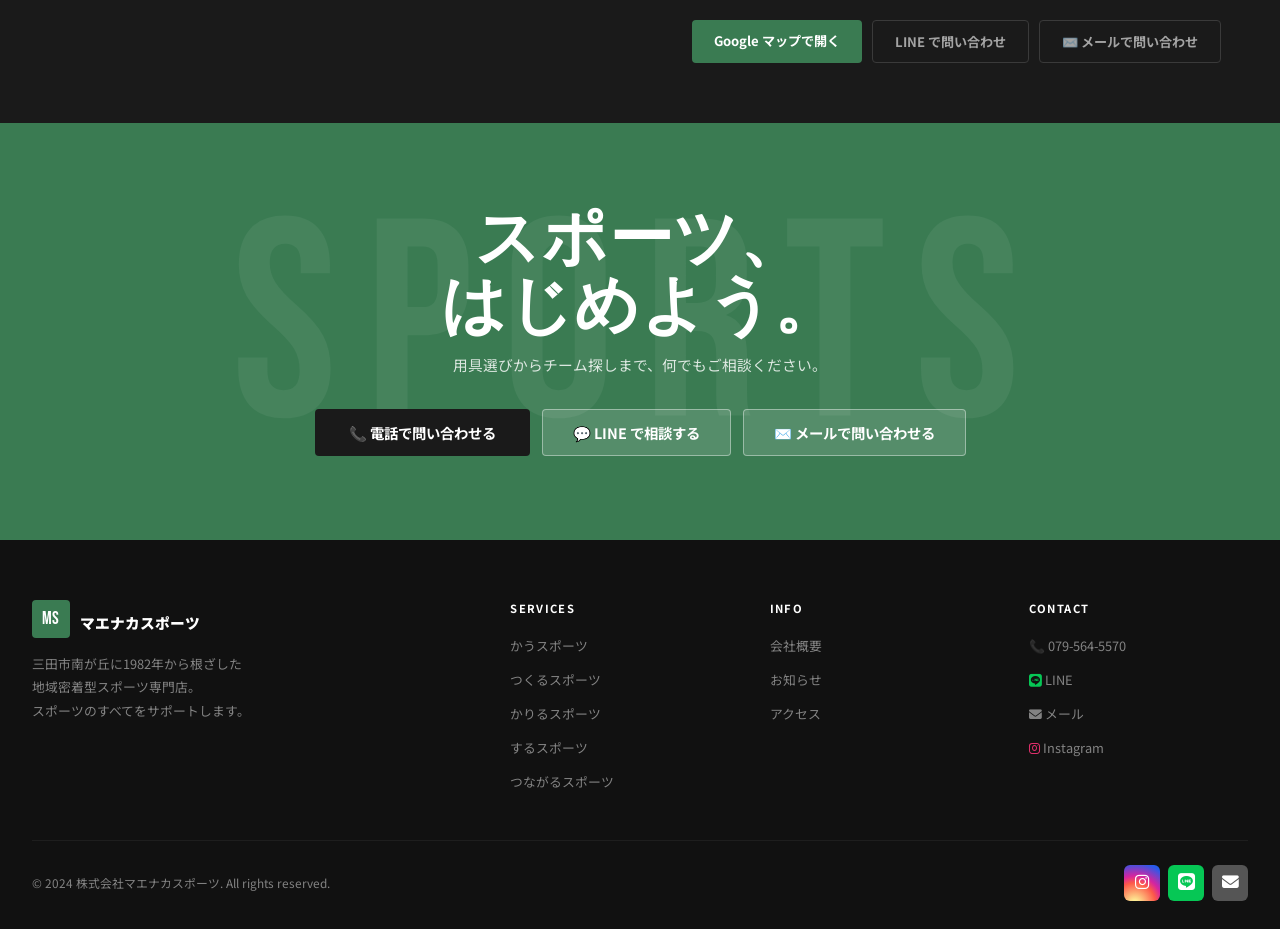
==== commit d42408d3: "index.html: メール問い合わせ追加・LINE/InstagramをFAロゴに変更・住所修正" ====
--- a/index.html
+++ b/index.html
@@ -7,6 +7,7 @@
   <title>マエナカスポーツ｜三田市のスポーツ専門店</title>
   <link rel="preconnect" href="https://fonts.googleapis.com">
   <link href="https://fonts.googleapis.com/css2?family=Noto+Sans+JP:wght@400;700;900&family=Bebas+Neue&display=swap" rel="stylesheet">
+  <link rel="stylesheet" href="https://cdnjs.cloudflare.com/ajax/libs/font-awesome/6.5.0/css/all.min.css">
   <script src="https://identity.netlify.com/v1/netlify-identity-widget.js"></script>
   <style>
     *, *::before, *::after { box-sizing: border-box; margin: 0; padding: 0; }
@@ -314,8 +315,11 @@
     .footer-bottom { display: flex; justify-content: space-between; align-items: center; padding-top: 24px; flex-wrap: wrap; gap: 12px; }
     .footer-bottom p { font-size: 0.74rem; }
     .socials { display: flex; gap: 8px; }
-    .social-btn { width: 36px; height: 36px; border: 1px solid #222; border-radius: 4px; display: flex; align-items: center; justify-content: center; font-size: 0.88rem; transition: all 0.2s; }
-    .social-btn:hover { border-color: #3a7b52; background: #3a7b52; color: #fff; }
+    .social-btn { width: 36px; height: 36px; border-radius: 6px; display: flex; align-items: center; justify-content: center; font-size: 1.05rem; transition: all 0.2s; color: #fff; text-decoration: none; }
+    .social-btn:hover { transform: scale(1.12); opacity: 0.9; }
+    .social-btn.line-btn { background: #06C755; }
+    .social-btn.insta-btn { background: radial-gradient(circle at 30% 107%, #fdf497 0%, #fdf497 5%, #fd5949 45%, #d6249f 60%, #285AEB 90%); }
+    .social-btn.mail-btn { background: #555; }
 
     /* ===== ANIMATIONS ===== */
     .reveal { opacity: 1; transform: none; transition: opacity 0.6s cubic-bezier(0.22,1,0.36,1), transform 0.6s cubic-bezier(0.22,1,0.36,1); }
@@ -845,6 +849,7 @@
       <div class="access-btns">
         <a href="https://maps.google.com/maps?q=兵庫県三田市南が丘1-40-5" target="_blank" rel="noopener" class="btn-g">Google マップで開く</a>
         <a href="https://lin.ee/XwdfZR7" target="_blank" rel="noopener" class="btn-ghost">LINE で問い合わせ</a>
+        <a href="mailto:maenakasports@gmail.com" class="btn-ghost">✉️ メールで問い合わせ</a>
       </div>
     </div>
   </div>
@@ -857,6 +862,7 @@
   <div class="cta-btns">
     <a href="tel:0795645570" class="btn-cta-dark">📞 電話で問い合わせる</a>
     <a href="https://lin.ee/XwdfZR7" target="_blank" rel="noopener" class="btn-cta-wh">💬 LINE で相談する</a>
+    <a href="mailto:maenakasports@gmail.com" class="btn-cta-wh">✉️ メールで問い合わせる</a>
   </div>
 </section>
 
@@ -893,16 +899,18 @@
         <h4>Contact</h4>
         <ul>
           <li><a href="tel:0795645570">📞 079-564-5570</a></li>
-          <li><a href="https://lin.ee/XwdfZR7" target="_blank" rel="noopener">💬 LINE</a></li>
-          <li><a href="https://www.instagram.com/maenakasports/" target="_blank" rel="noopener">📷 Instagram</a></li>
+          <li><a href="https://lin.ee/XwdfZR7" target="_blank" rel="noopener"><i class="fab fa-line" style="color:#06C755"></i> LINE</a></li>
+          <li><a href="mailto:maenakasports@gmail.com"><i class="fas fa-envelope"></i> メール</a></li>
+          <li><a href="https://www.instagram.com/maenakasports/" target="_blank" rel="noopener"><i class="fab fa-instagram" style="color:#E1306C"></i> Instagram</a></li>
         </ul>
       </div>
     </div>
     <div class="footer-bottom">
       <p>© 2024 株式会社マエナカスポーツ. All rights reserved.</p>
       <div class="socials">
-        <a class="social-btn" href="https://www.instagram.com/maenakasports/" target="_blank" rel="noopener" title="Instagram">📷</a>
-        <a class="social-btn" href="https://lin.ee/XwdfZR7" target="_blank" rel="noopener" title="LINE">💬</a>
+        <a class="social-btn insta-btn" href="https://www.instagram.com/maenakasports/" target="_blank" rel="noopener" title="Instagram"><i class="fab fa-instagram"></i></a>
+        <a class="social-btn line-btn" href="https://lin.ee/XwdfZR7" target="_blank" rel="noopener" title="LINE"><i class="fab fa-line"></i></a>
+        <a class="social-btn mail-btn" href="mailto:maenakasports@gmail.com" title="メール"><i class="fas fa-envelope"></i></a>
       </div>
     </div>
   </div>
